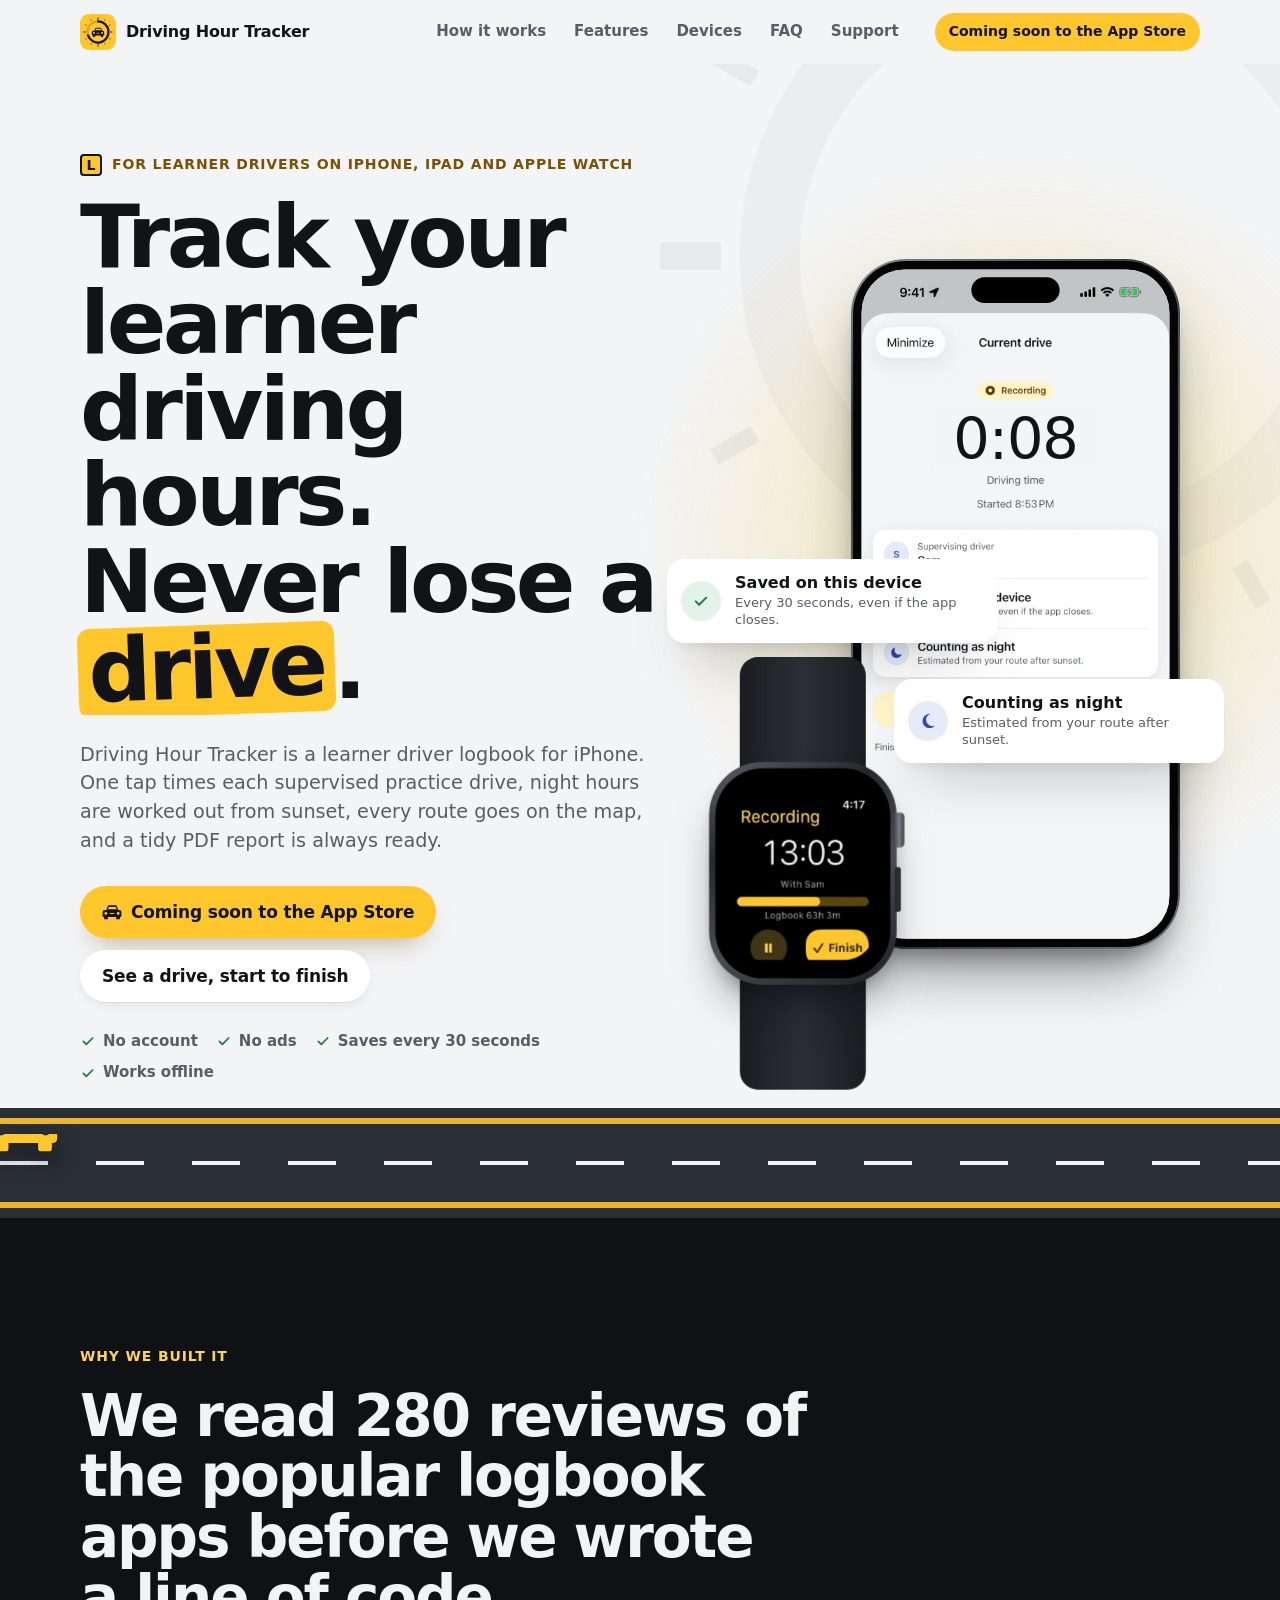
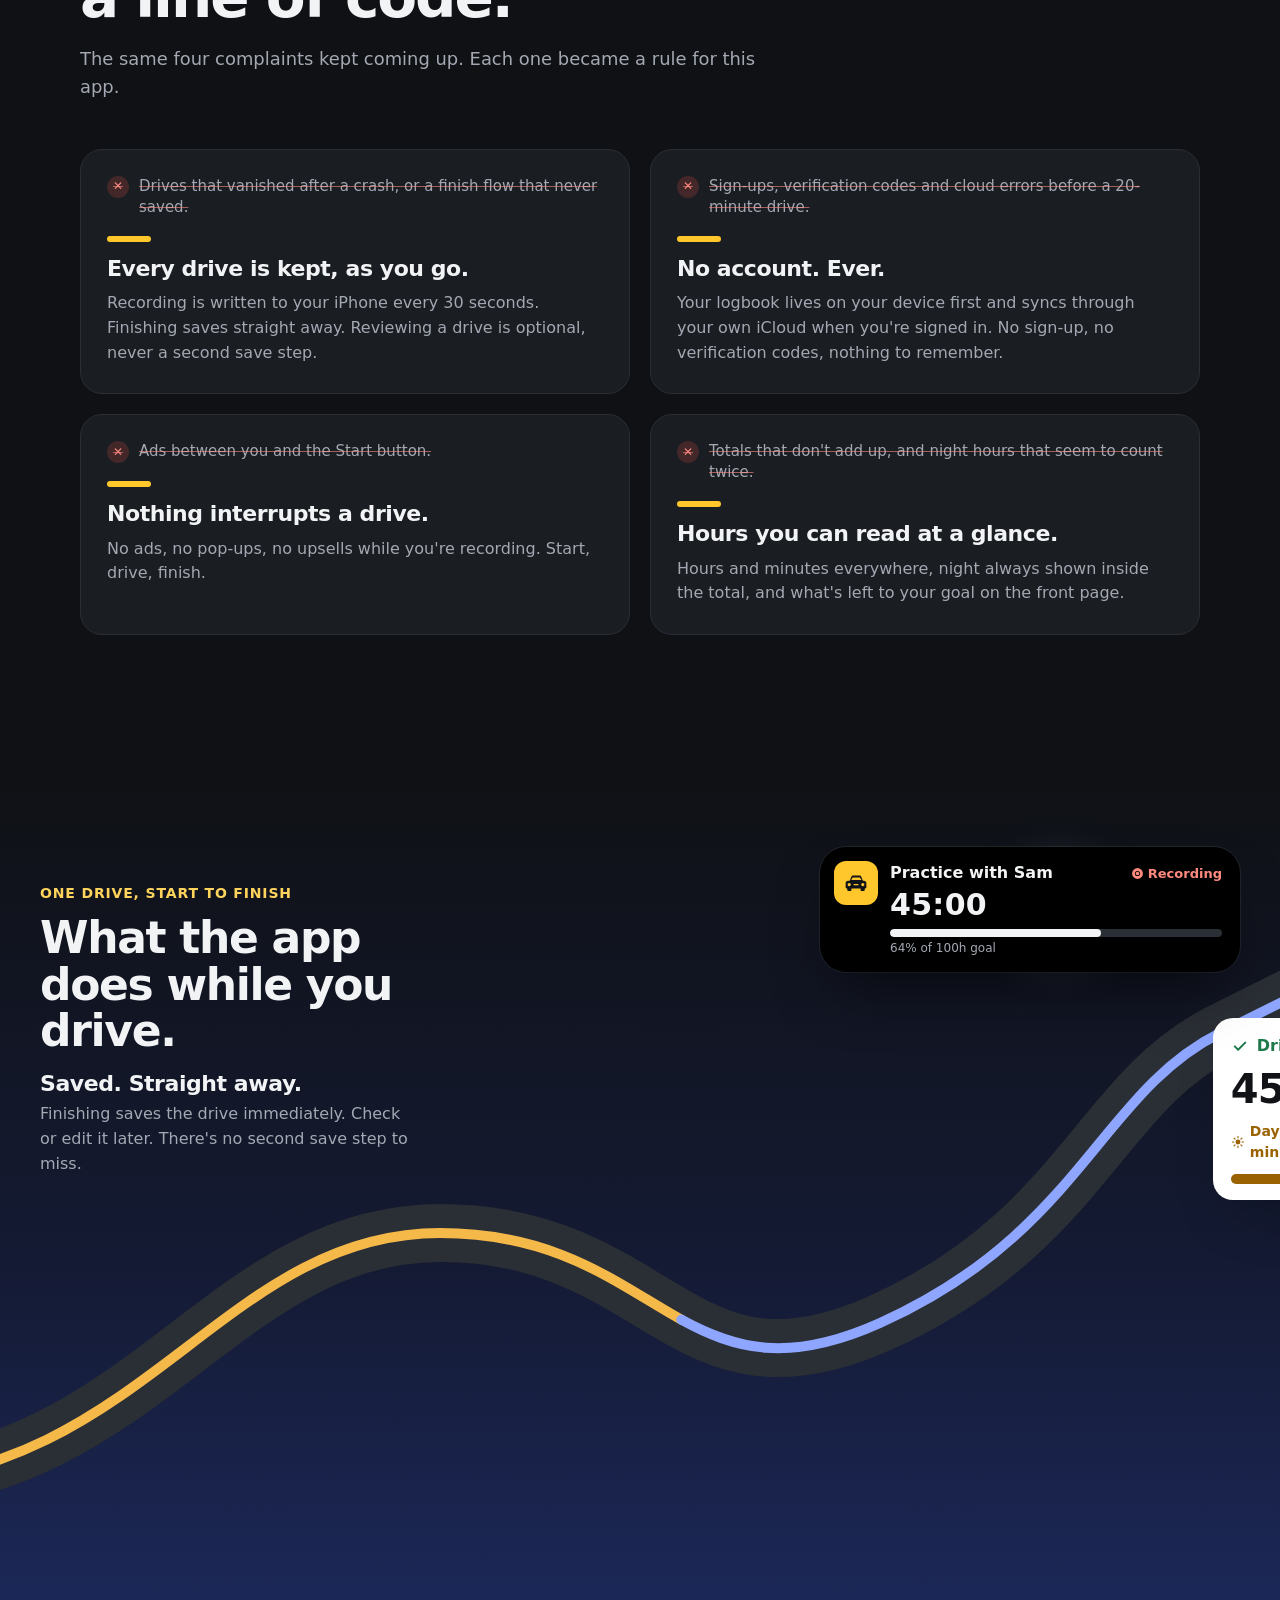
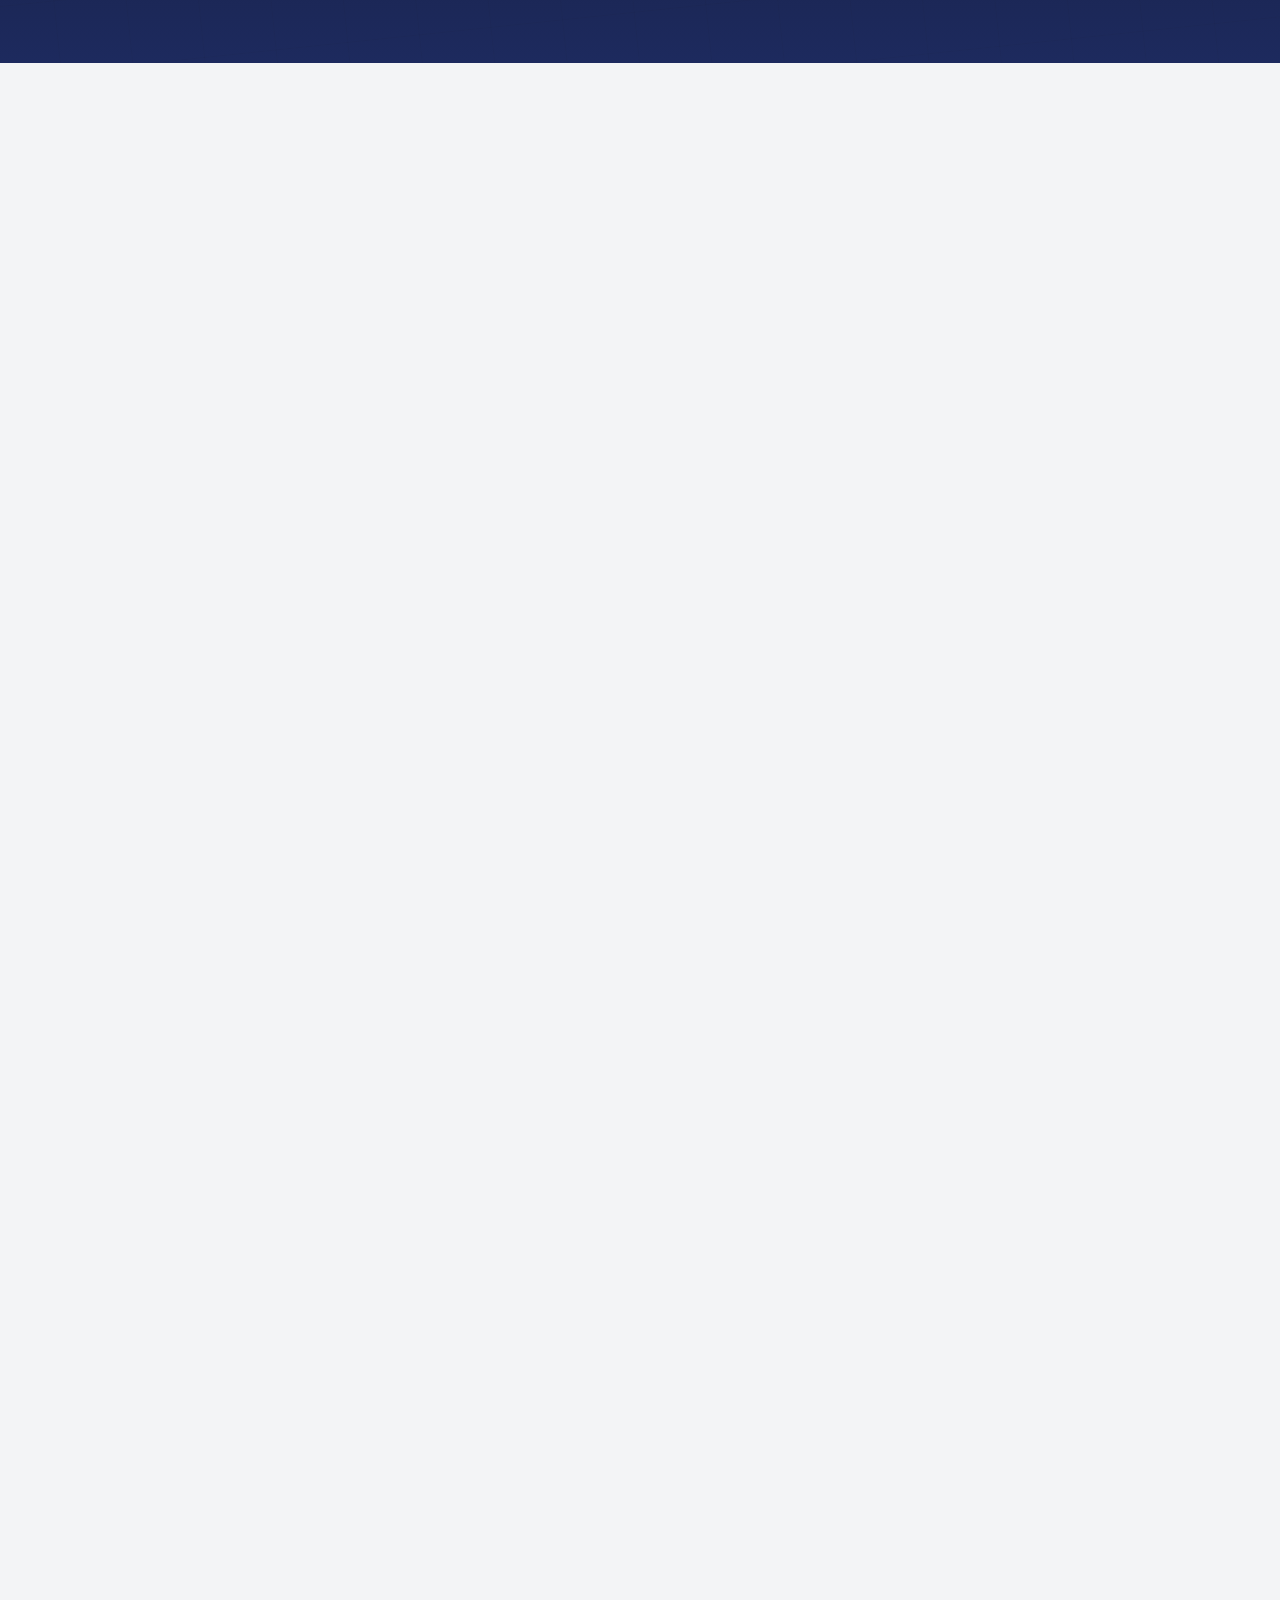
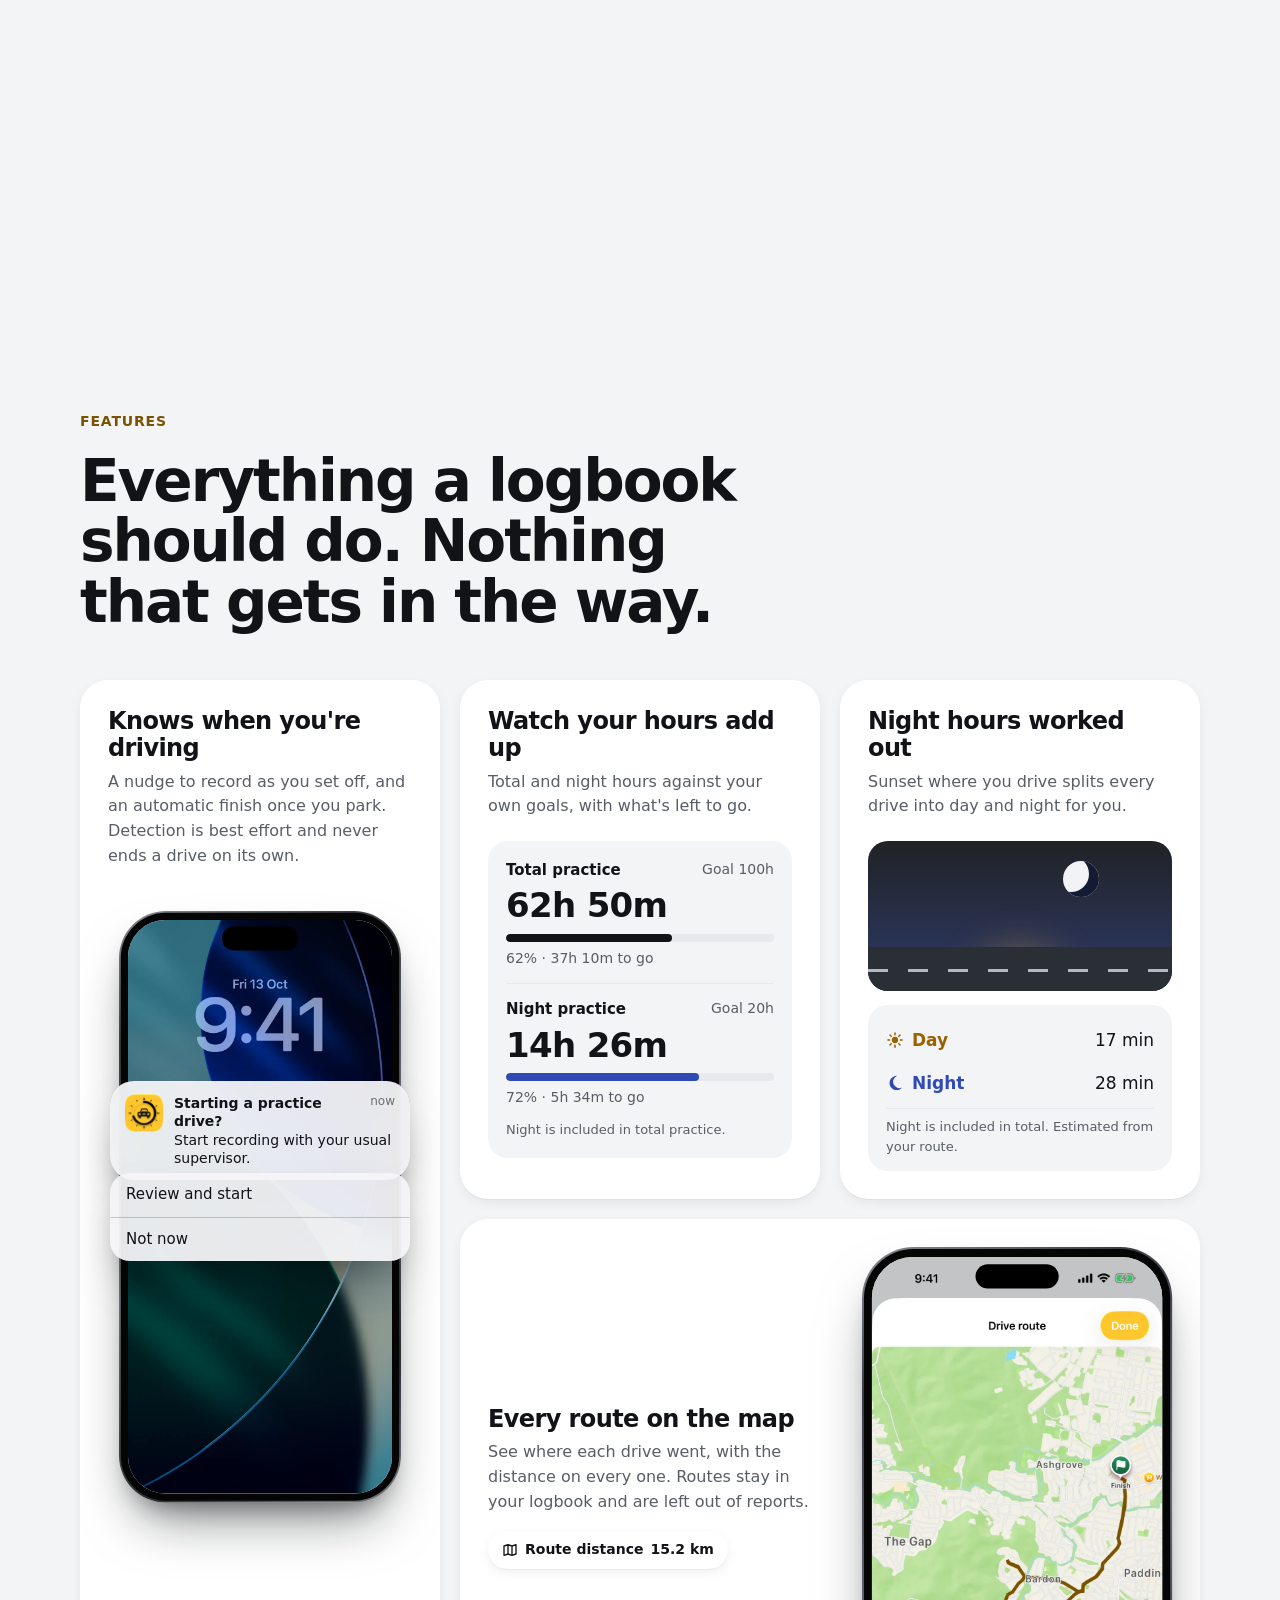
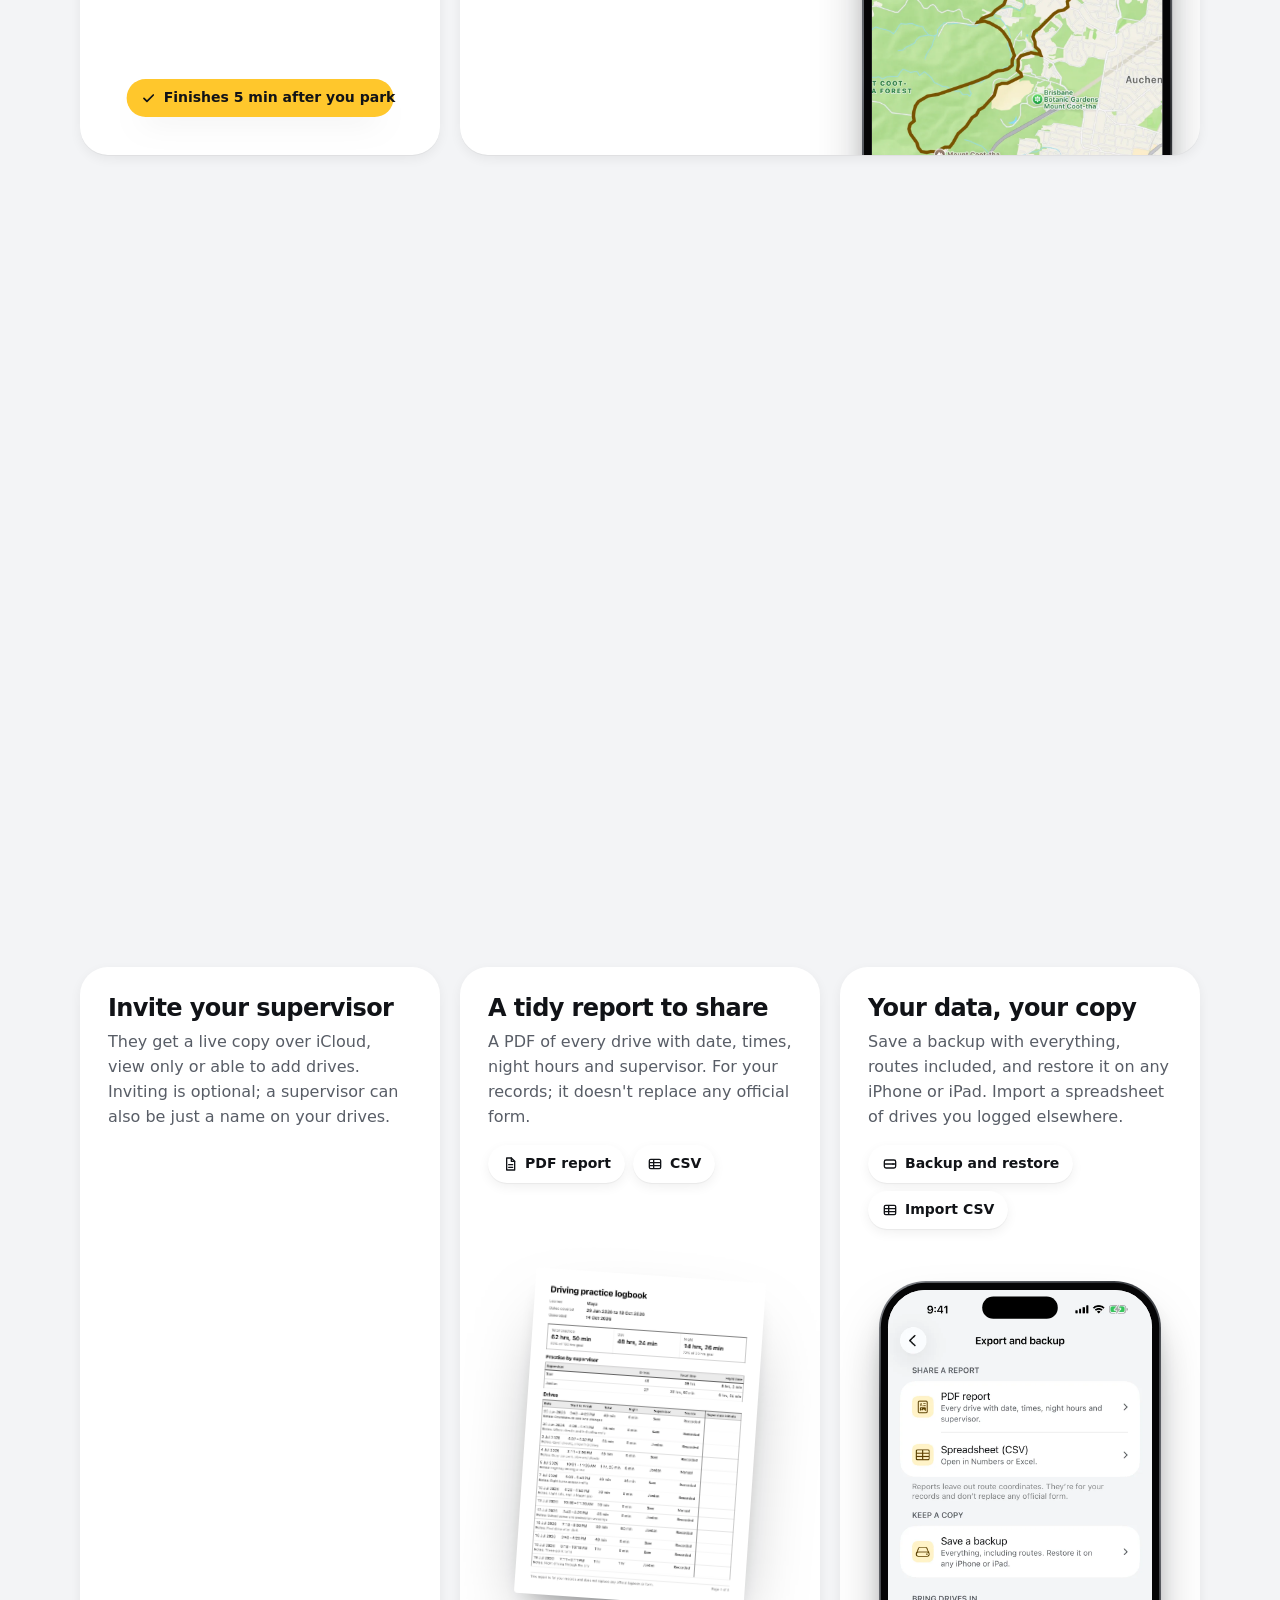
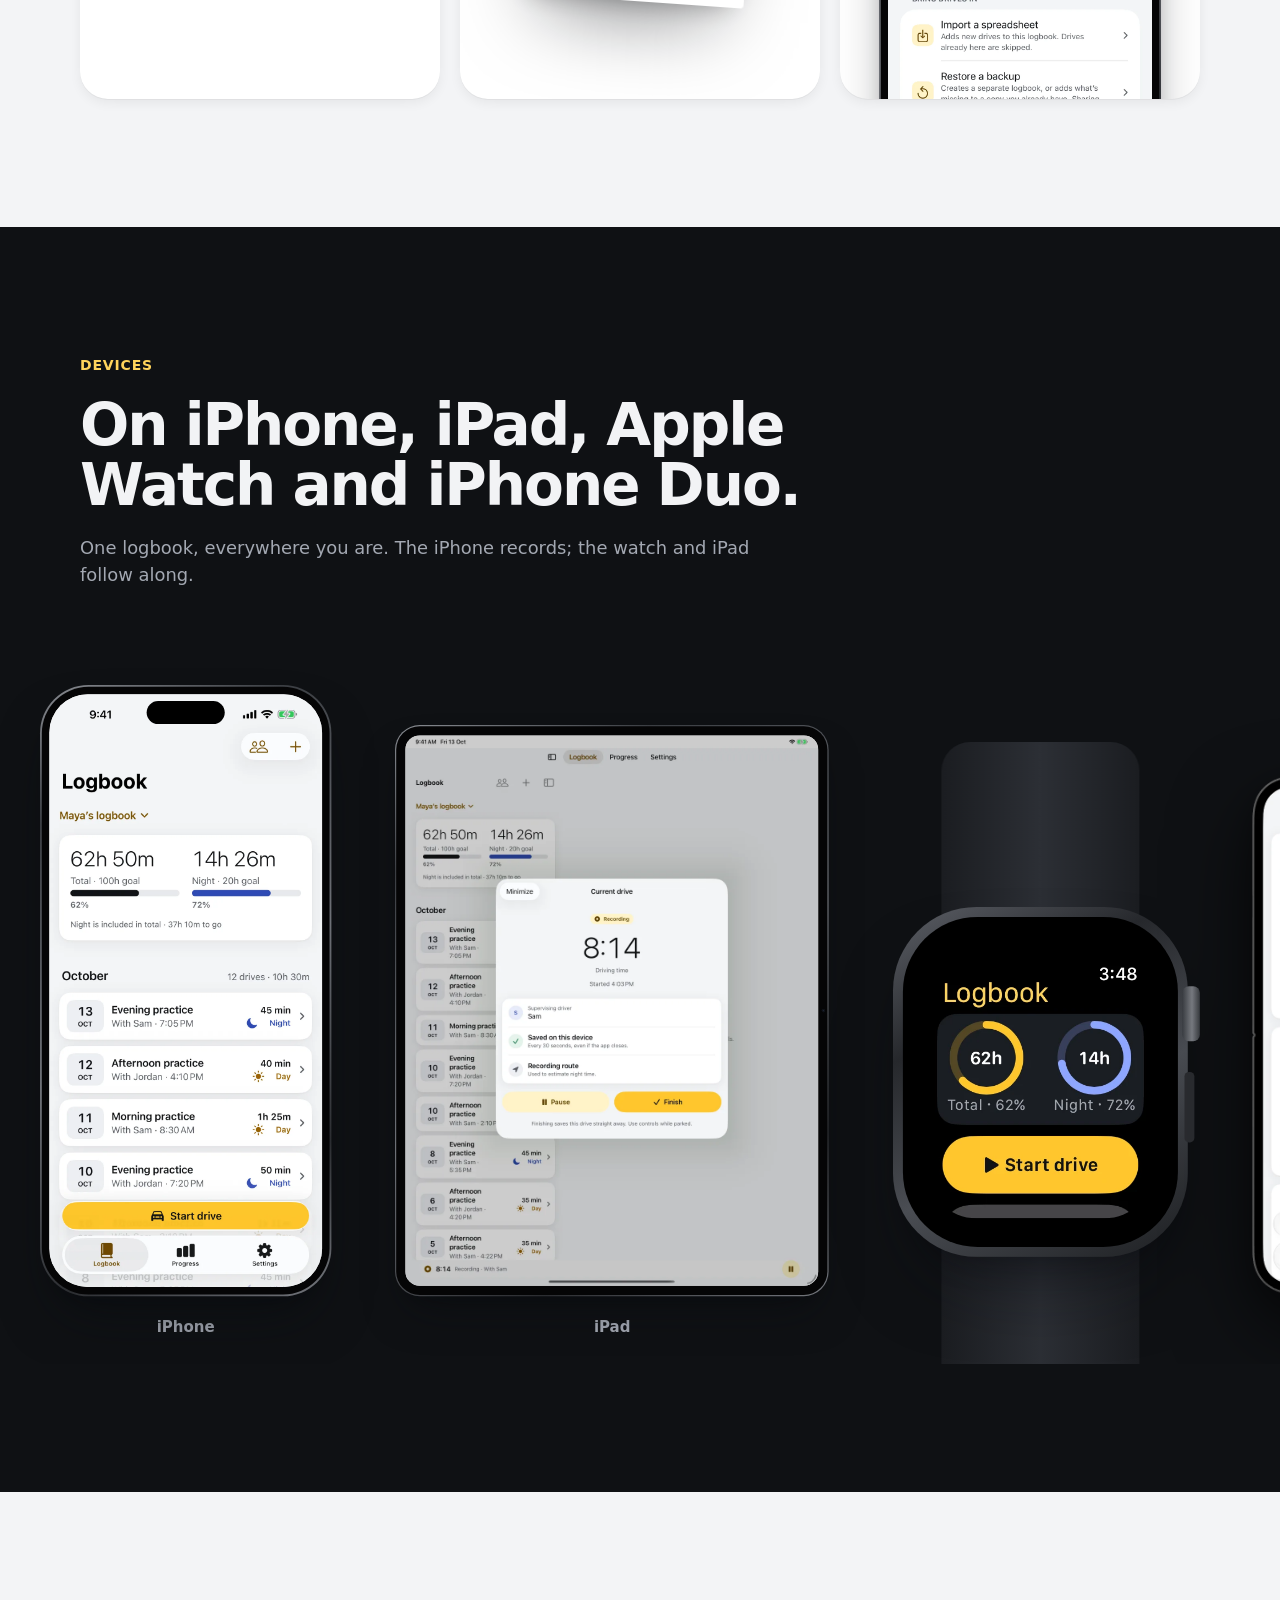
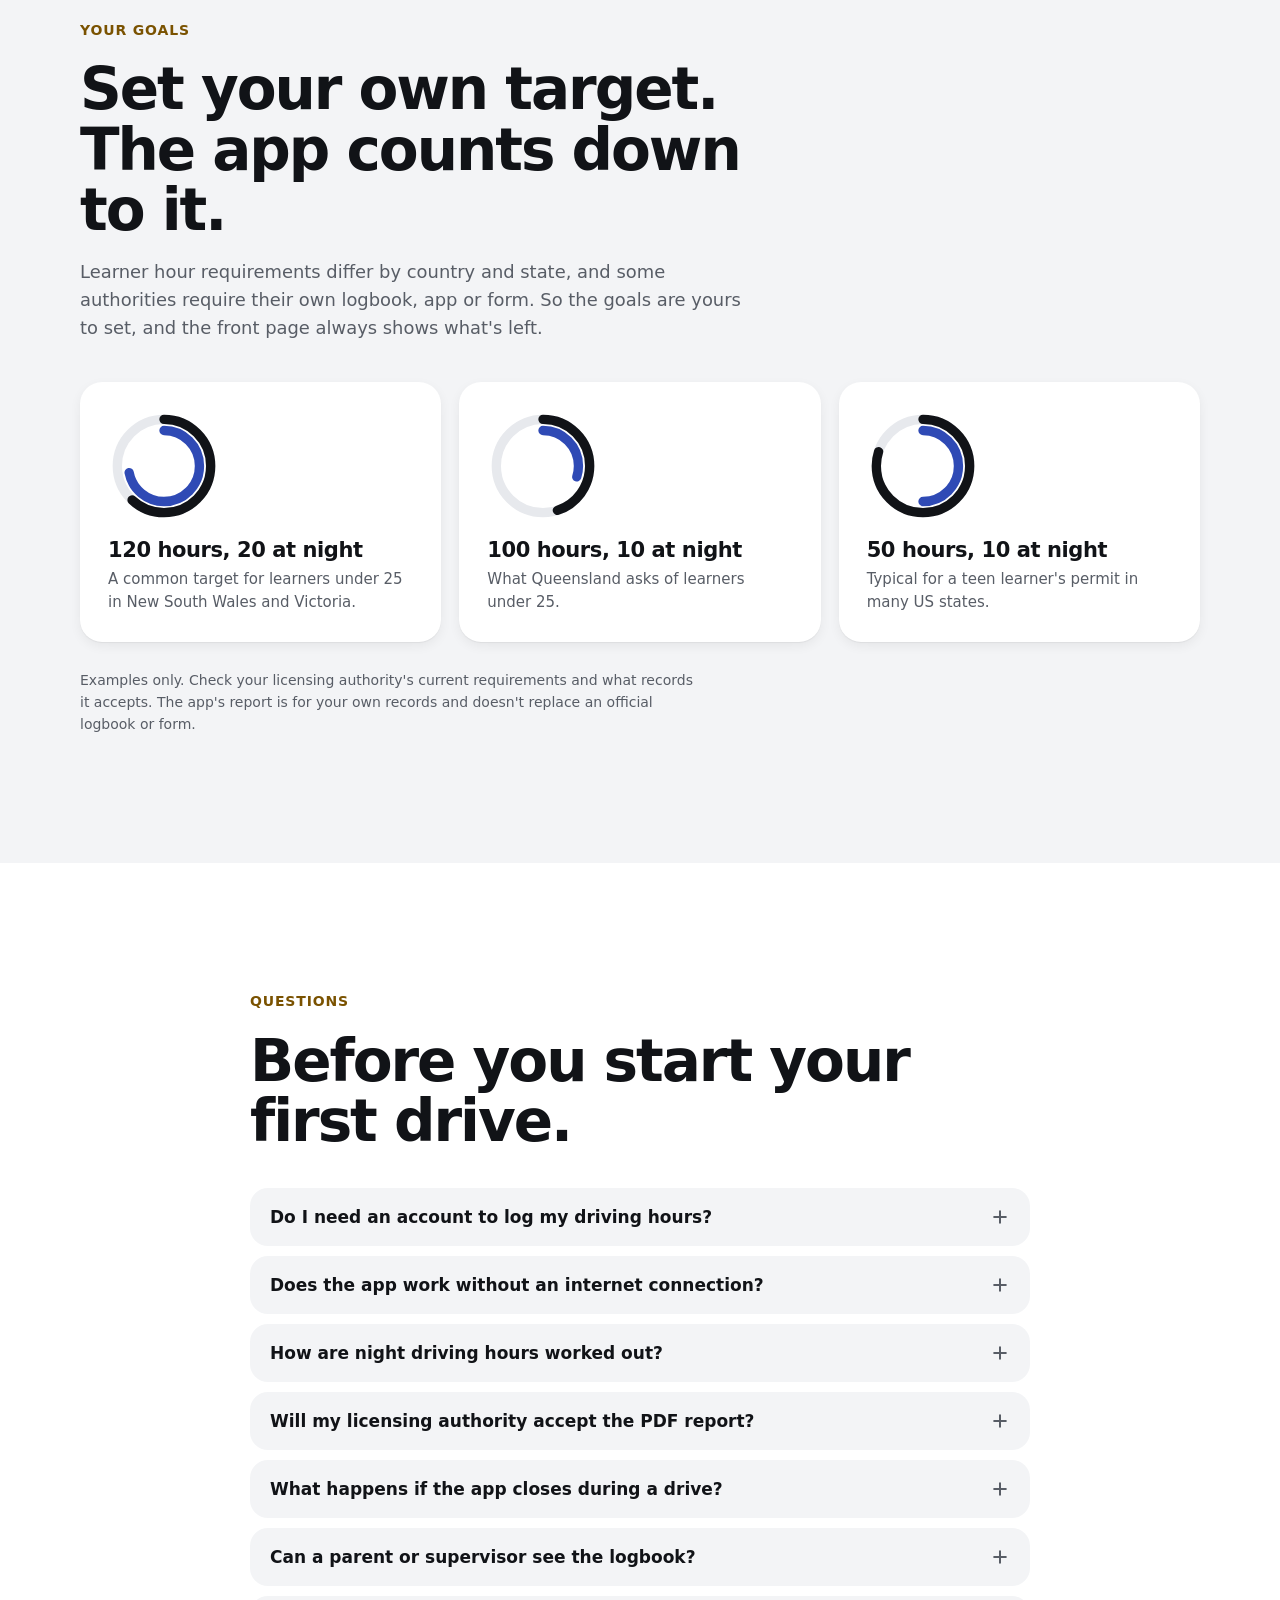
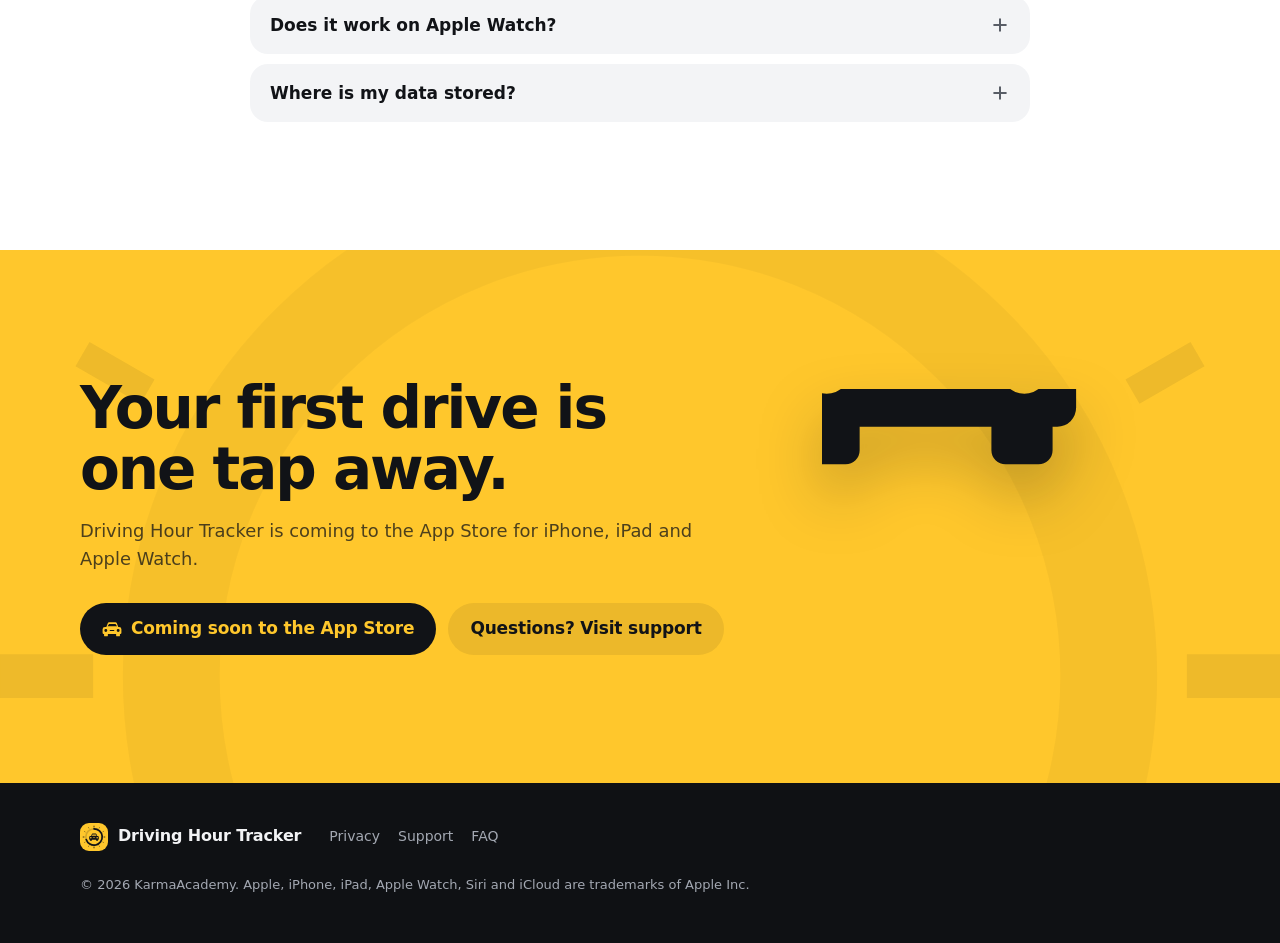
==== index.html @ 157b5ce8 "Add the Driving Hour Tracker website Home page with the scroll-driven drive scene, privacy policy, s" ====
<!doctype html>
<html lang="en">
<head>
<meta charset="utf-8">
<meta name="viewport" content="width=device-width, initial-scale=1, viewport-fit=cover">
<title>Driving Hour Tracker: learner driver logbook app for iPhone, iPad and Apple Watch</title>
<meta name="description" content="Track your learner driving hours on iPhone. One tap records every supervised practice drive, night hours are worked out from sunset, routes go on the map, and a tidy PDF report is ready to share. No account, no ads.">
<link rel="canonical" href="https://drivinghourtracker.karmafy.com.au/">
<meta name="theme-color" content="#FFC72C">
<meta name="color-scheme" content="light">
<meta name="apple-mobile-web-app-title" content="Driving Hour Tracker">
<!-- After the app is on the App Store, paste the id here to show Safari's Smart App Banner:
<meta name="apple-itunes-app" content="app-id=APP_ID"> -->
<meta property="og:type" content="website">
<meta property="og:site_name" content="Driving Hour Tracker">
<meta property="og:title" content="Driving Hour Tracker: the learner driver logbook that never loses a drive">
<meta property="og:description" content="Time every supervised drive, count night hours automatically and share a tidy report. For iPhone, iPad and Apple Watch. No account, no ads.">
<meta property="og:url" content="https://drivinghourtracker.karmafy.com.au/">
<meta property="og:image" content="https://drivinghourtracker.karmafy.com.au/assets/img/og-image.jpg">
<meta property="og:image:width" content="1200">
<meta property="og:image:height" content="628">
<meta property="og:image:alt" content="Track your learner driving hours: three iPhones showing progress, a drive being recorded and the logbook.">
<meta name="twitter:card" content="summary_large_image">
<meta name="twitter:title" content="Driving Hour Tracker: the learner driver logbook that never loses a drive">
<meta name="twitter:description" content="Time every supervised drive, count night hours automatically and share a tidy report. No account, no ads.">
<meta name="twitter:image" content="https://drivinghourtracker.karmafy.com.au/assets/img/og-image.jpg">
<link rel="icon" href="assets/icons/favicon-32.png" sizes="32x32" type="image/png">
<link rel="apple-touch-icon" href="assets/icons/apple-touch-icon.png">
<link rel="preload" as="image" href="assets/img/iphone-recording.webp">
<link rel="stylesheet" href="assets/css/site.css">
<script type="application/ld+json">
{
  "@context": "https://schema.org",
  "@graph": [
    {
      "@type": "WebSite",
      "@id": "https://drivinghourtracker.karmafy.com.au/#website",
      "url": "https://drivinghourtracker.karmafy.com.au/",
      "name": "Driving Hour Tracker",
      "publisher": { "@id": "https://drivinghourtracker.karmafy.com.au/#org" },
      "inLanguage": "en"
    },
    {
      "@type": "Organization",
      "@id": "https://drivinghourtracker.karmafy.com.au/#org",
      "name": "KarmaAcademy",
      "url": "https://drivinghourtracker.karmafy.com.au/",
      "logo": "https://drivinghourtracker.karmafy.com.au/assets/icons/icon-192.png"
    },
    {
      "@type": ["SoftwareApplication", "MobileApplication"],
      "@id": "https://drivinghourtracker.karmafy.com.au/#app",
      "name": "Driving Hour Tracker",
      "alternateName": "Driving Hour Tracker learner logbook",
      "description": "A learner driver logbook for iPhone, iPad and Apple Watch. Records supervised practice drives, works out night hours from sunset, maps routes and exports a PDF report.",
      "applicationCategory": "UtilitiesApplication",
      "operatingSystem": "iOS 26, iPadOS 26, watchOS 26",
      "url": "https://drivinghourtracker.karmafy.com.au/",
      "image": "https://drivinghourtracker.karmafy.com.au/assets/icons/icon-192.png",
      "author": { "@id": "https://drivinghourtracker.karmafy.com.au/#org" },
      "featureList": [
        "One-tap recording of supervised practice drives",
        "Night driving hours estimated from sunset along the route",
        "Driving detection that suggests starting and finishes after you park",
        "Route maps with distance for every drive",
        "Total and night goals with progress",
        "Siri, Shortcuts and Control Center",
        "Live Activity on the Lock Screen and in the Dynamic Island",
        "Apple Watch app with complications",
        "Logbook sharing with a supervisor over iCloud",
        "PDF report, CSV export, backup and restore"
      ]
    },
    {
      "@type": "FAQPage",
      "@id": "https://drivinghourtracker.karmafy.com.au/#faq",
      "mainEntity": [
        { "@type": "Question", "name": "Do I need an account to log my driving hours?", "acceptedAnswer": { "@type": "Answer", "text": "No. Open the app, type the learner's name and a first supervisor, and start your first drive. The logbook is saved on your iPhone or iPad first. If you're signed in to iCloud it also syncs to your own iCloud account, so it's on your iPad too and you can share it with a supervisor." } },
        { "@type": "Question", "name": "Does the app work without an internet connection?", "acceptedAnswer": { "@type": "Answer", "text": "Yes. Recording, the timer, night estimates and the logbook all work offline. iCloud sync and sharing catch up whenever a connection is available." } },
        { "@type": "Question", "name": "How are night driving hours worked out?", "acceptedAnswer": { "@type": "Answer", "text": "The app uses sunset and sunrise at the places along your recorded route. Time after sunset counts as night and is shown inside the drive's total. You can edit the night minutes on any drive." } },
        { "@type": "Question", "name": "Will my licensing authority accept the PDF report?", "acceptedAnswer": { "@type": "Answer", "text": "The report lists every drive with its date, times, night hours and supervisor. It is for your records and doesn't replace an official logbook, app or form. Check what your licensing authority accepts before your test." } },
        { "@type": "Question", "name": "What happens if the app closes during a drive?", "acceptedAnswer": { "@type": "Answer", "text": "Every drive is written to your device every 30 seconds while recording. If the app closes, the drive is recovered at the next launch, paused at its last saved time, and marked for review so you can check the finish time." } },
        { "@type": "Question", "name": "Can a parent or supervisor see the logbook?", "acceptedAnswer": { "@type": "Answer", "text": "Yes. Invite them from Settings and they get a live copy of the logbook over iCloud, either view only or able to add drives. They need an iCloud account and the app." } },
        { "@type": "Question", "name": "Does it work on Apple Watch?", "acceptedAnswer": { "@type": "Answer", "text": "Yes. The watch app shows your hours, lets you pick a supervisor, and starts, pauses and finishes drives while your iPhone is nearby. Complications show progress and a Start button." } },
        { "@type": "Question", "name": "Where is my data stored?", "acceptedAnswer": { "@type": "Answer", "text": "On your device, in the app's own database, and in your own iCloud account when you're signed in to iCloud. If you share a logbook, the people you invite get a copy through iCloud too. There are no accounts with us, no analytics and no ads." } }
      ]
    }
  ]
}
</script>
</head>
<body>
<a class="skip" href="#main">Skip to content</a>

<svg width="0" height="0" style="position:absolute" aria-hidden="true" focusable="false">
  <defs>
    <symbol id="i-car" viewBox="12 36 68 54"><path fill="currentColor" fill-rule="evenodd" d="M22 56 H26.65 L32 43 Q33 40 36 40 H58 Q61 40 62 43 L67.35 56 H70 A8 8 0 0 1 78 64 V76 A4 4 0 0 1 74 80 H73 V85 A3 3 0 0 1 70 88 H63 A3 3 0 0 1 60 85 V80 H32 V85 A3 3 0 0 1 29 88 H22 A3 3 0 0 1 19 85 V80 H18 A4 4 0 0 1 14 76 V64 A8 8 0 0 1 22 56 Z M31 54 L36 46 H58 L63 54 Z M20 68 A5 5 0 1 0 30 68 A5 5 0 1 0 20 68 Z M62 68 A5 5 0 1 0 72 68 A5 5 0 1 0 62 68 Z M40 66 H52 A2 2 0 0 1 52 70 H40 A2 2 0 0 1 40 66 Z"/></symbol>
    <symbol id="i-ticks" viewBox="0 0 1024 1024"><g stroke="currentColor" fill="none"><line x1="512" y1="162" x2="512" y2="100" stroke-width="28"/><line x1="694" y1="196.8" x2="718" y2="155.2" stroke-width="18"/><line x1="827.2" y1="330" x2="868.8" y2="306" stroke-width="18"/><line x1="862" y1="512" x2="924" y2="512" stroke-width="28"/><line x1="827.2" y1="694" x2="868.8" y2="718" stroke-width="18"/><line x1="694" y1="827.2" x2="718" y2="868.8" stroke-width="18"/><line x1="512" y1="862" x2="512" y2="924" stroke-width="28"/><line x1="330" y1="827.2" x2="306" y2="868.8" stroke-width="18"/><line x1="196.8" y1="694" x2="155.2" y2="718" stroke-width="18"/><line x1="162" y1="512" x2="100" y2="512" stroke-width="28"/><line x1="196.8" y1="330" x2="155.2" y2="306" stroke-width="18"/><line x1="330" y1="196.8" x2="306" y2="155.2" stroke-width="18"/><circle cx="512" cy="512" r="300" stroke-width="62" opacity=".5"/></g></symbol>
    <symbol id="i-rec" viewBox="0 0 24 24"><path fill="currentColor" fill-rule="evenodd" d="M12 2a10 10 0 1 1 0 20a10 10 0 1 1 0-20Zm0 5.2a4.8 4.8 0 1 0 0 9.6a4.8 4.8 0 1 0 0-9.6Z"/><circle cx="12" cy="12" r="3.3" fill="currentColor"/></symbol>
    <symbol id="i-check" viewBox="0 0 24 24"><path d="m5 12.5 4.5 4.5L19 7.5" fill="none" stroke="currentColor" stroke-width="2.6" stroke-linecap="round" stroke-linejoin="round"/></symbol>
    <symbol id="i-moon" viewBox="0 0 24 24"><path fill="currentColor" d="M14.5 2.5a9.5 9.5 0 1 0 7 15.6 8.3 8.3 0 0 1-7-15.6Z"/></symbol>
    <symbol id="i-sun" viewBox="0 0 24 24"><circle cx="12" cy="12" r="4.2" fill="currentColor"/><g stroke="currentColor" stroke-width="2" stroke-linecap="round"><path d="M12 2.5v2.4M12 19.1v2.4M2.5 12h2.4M19.1 12h2.4M5.3 5.3l1.7 1.7M17 17l1.7 1.7M5.3 18.7 7 17M17 7l1.7-1.7"/></g></symbol>
    <symbol id="i-pause" viewBox="0 0 24 24"><rect x="6" y="4.5" width="4.2" height="15" rx="1.3" fill="currentColor"/><rect x="13.8" y="4.5" width="4.2" height="15" rx="1.3" fill="currentColor"/></symbol>
    <symbol id="i-play" viewBox="0 0 24 24"><path fill="currentColor" d="M8 5.2v13.6a1 1 0 0 0 1.5.9l11-6.8a1 1 0 0 0 0-1.8l-11-6.8A1 1 0 0 0 8 5.2Z"/></symbol>
    <symbol id="i-lock" viewBox="0 0 24 24"><g fill="none" stroke="currentColor" stroke-width="2" stroke-linecap="round" stroke-linejoin="round"><rect x="5" y="10.5" width="14" height="10" rx="2.2"/><path d="M8 10.5V8a4 4 0 0 1 8 0v2.5"/></g></symbol>
    <symbol id="i-cloud" viewBox="0 0 24 24"><path fill="none" stroke="currentColor" stroke-width="2" stroke-linejoin="round" d="M7 18.5a4.5 4.5 0 0 1-.6-8.96A6 6 0 0 1 18 9.5a4.5 4.5 0 0 1-.5 9Z"/></symbol>
    <symbol id="i-person-plus" viewBox="0 0 24 24"><g fill="none" stroke="currentColor" stroke-width="2" stroke-linecap="round" stroke-linejoin="round"><circle cx="10" cy="8" r="3.6"/><path d="M3.5 20a6.5 6.5 0 0 1 13 0M19 9v6M16 12h6"/></g></symbol>
    <symbol id="i-doc" viewBox="0 0 24 24"><g fill="none" stroke="currentColor" stroke-width="2" stroke-linecap="round" stroke-linejoin="round"><path d="M7 3h7l5 5v13H7z"/><path d="M14 3v5h5M10 13h6M10 17h6"/></g></symbol>
    <symbol id="i-table" viewBox="0 0 24 24"><g fill="none" stroke="currentColor" stroke-width="2" stroke-linejoin="round"><rect x="3.5" y="5" width="17" height="14" rx="2"/><path d="M3.5 10h17M3.5 14.5h17M10 5v14"/></g></symbol>
    <symbol id="i-drive" viewBox="0 0 24 24"><g fill="none" stroke="currentColor" stroke-width="2" stroke-linejoin="round"><rect x="3.5" y="6" width="17" height="12" rx="2.5"/><circle cx="16.5" cy="12" r="1.3" fill="currentColor" stroke="none"/><path d="M3.5 12h17"/></g></symbol>
    <symbol id="i-chevron" viewBox="0 0 24 24"><path d="m9 6 6 6-6 6" fill="none" stroke="currentColor" stroke-width="2.2" stroke-linecap="round" stroke-linejoin="round"/></symbol>
    <symbol id="i-flag" viewBox="0 0 24 24"><path fill="none" stroke="currentColor" stroke-width="2" stroke-linecap="round" stroke-linejoin="round" d="M6 21V4h11l-2 4 2 4H6"/></symbol>
    <symbol id="i-watch" viewBox="0 0 24 24"><g fill="none" stroke="currentColor" stroke-width="2" stroke-linejoin="round"><rect x="6" y="6.5" width="12" height="11" rx="3"/><path d="M9 6.5 9.6 3h4.8L15 6.5M9 17.5l.6 3.5h4.8l.6-3.5"/></g></symbol>
    <symbol id="i-map" viewBox="0 0 24 24"><path fill="none" stroke="currentColor" stroke-width="2" stroke-linejoin="round" d="m3 6 6-2 6 2 6-2v14l-6 2-6-2-6 2zM9 4v14M15 6v14"/></symbol>
    <symbol id="i-bell" viewBox="0 0 24 24"><path fill="none" stroke="currentColor" stroke-width="2" stroke-linecap="round" stroke-linejoin="round" d="M6 16V11a6 6 0 0 1 12 0v5l1.5 2h-15zM10 20a2 2 0 0 0 4 0"/></symbol>
    <symbol id="i-plus" viewBox="0 0 24 24"><path d="M12 5v14M5 12h14" fill="none" stroke="currentColor" stroke-width="2.4" stroke-linecap="round"/></symbol>
    <symbol id="i-book" viewBox="0 0 24 24"><path fill="none" stroke="currentColor" stroke-width="2" stroke-linejoin="round" d="M5 4.5h11a2 2 0 0 1 2 2v13H7a2 2 0 0 1-2-2zM5 17.5a2 2 0 0 1 2-2h11"/></symbol>
    <symbol id="i-mic" viewBox="0 0 24 24"><g fill="none" stroke="currentColor" stroke-width="2" stroke-linecap="round"><rect x="9" y="3" width="6" height="11" rx="3"/><path d="M5.5 11a6.5 6.5 0 0 0 13 0M12 17.5V21M9 21h6"/></g></symbol>
  </defs>
</svg>

<header class="nav" id="nav">
  <div class="wrap nav-row">
    <a class="brand" href="#top" aria-label="Driving Hour Tracker, home">
      <img src="assets/icons/app-icon.svg" width="36" height="36" alt="">
      <span>Driving Hour Tracker</span>
    </a>
    <nav class="nav-links" aria-label="Sections">
      <a href="#how">How it works</a>
      <a href="#features">Features</a>
      <a href="#devices">Devices</a>
      <a href="#faq">FAQ</a>
      <a href="support/">Support</a>
    </nav>
    <span class="nav-cta" id="navCta"><span class="long">Coming soon to the App Store</span><span class="short" aria-hidden="true">Coming soon</span></span>
  </div>
</header>

<main id="main">

<!-- ============================== HERO ============================== -->
<section class="hero" id="top" aria-labelledby="hero-title">
  <div class="hero-bg" aria-hidden="true">
    <div class="motif"><svg viewBox="0 0 1024 1024"><use href="#i-ticks"/></svg></div>
    <div class="glow"></div>
  </div>

  <div class="wrap hero-grid">
    <div class="hero-copy">
      <p class="eyebrow"><span class="lplate" aria-hidden="true">L</span>For learner drivers on iPhone, iPad and Apple Watch</p>
      <h1 id="hero-title" class="display">
        <span class="line"><span>Track your learner</span></span>
        <span class="line"><span>driving hours.</span></span>
        <span class="line"><span>Never lose a <em class="mark">drive</em>.</span></span>
      </h1>
      <p class="lede">Driving Hour Tracker is a learner driver logbook for iPhone. One tap times each supervised practice drive, night hours are worked out from sunset, every route goes on the map, and a tidy PDF report is always ready.</p>
      <div class="actions">
        <span class="btn btn-plate" id="heroCta"><svg class="i" width="20" height="20"><use href="#i-car"/></svg>Coming soon to the App Store</span>
        <a class="btn btn-ghost" href="#how">See a drive, start to finish</a>
      </div>
      <ul class="proof" aria-label="Highlights">
        <li><svg class="i" width="16" height="16"><use href="#i-check"/></svg>No account</li>
        <li><svg class="i" width="16" height="16"><use href="#i-check"/></svg>No ads</li>
        <li><svg class="i" width="16" height="16"><use href="#i-check"/></svg>Saves every 30 seconds</li>
        <li><svg class="i" width="16" height="16"><use href="#i-check"/></svg>Works offline</li>
      </ul>
    </div>

    <div class="hero-stage" id="heroStage" aria-hidden="true">
      <div class="float float-a" data-depth="18">
        <div class="row-card">
          <span class="dot ok"><svg class="i" width="18" height="18"><use href="#i-check"/></svg></span>
          <span><strong>Saved on this device</strong><small>Every 30 seconds, even if the app closes.</small></span>
        </div>
      </div>
      <div class="float float-b" data-depth="26">
        <div class="row-card">
          <span class="dot night"><svg class="i" width="18" height="18"><use href="#i-moon"/></svg></span>
          <span><strong>Counting as night</strong><small>Estimated from your route after sunset.</small></span>
        </div>
      </div>
      <div class="float float-c" data-depth="34">
        <div class="watch" style="--k:.7">
          <div class="wbody">
            <div class="band top"></div><div class="band bottom"></div>
            <div class="case"></div><div class="glass"></div><div class="crown"></div><div class="wbutton"></div>
            <div class="wscreen"><img src="assets/img/watch-recording.webp" width="208" height="248" alt=""></div>
          </div>
        </div>
      </div>
      <div class="iphone hero-phone" data-depth="8">
        <div class="body">
          <div class="edge"></div><div class="bezel"></div>
          <div class="screen">
            <img src="assets/img/iphone-recording.webp" width="440" height="956" alt="" fetchpriority="high">
            <div class="timer-cover"><span id="heroTimer">0:04</span></div>
            <div class="island"></div>
          </div>
        </div>
      </div>
    </div>
  </div>

  <div class="road" aria-hidden="true">
    <div class="lane"></div>
    <div class="road-car"><svg viewBox="12 36 68 54"><use href="#i-car"/></svg></div>
  </div>
</section>

<!-- ============================== WHY ============================== -->
<section class="why" id="why" aria-labelledby="why-title">
  <div class="wrap">
    <p class="eyebrow light" data-reveal>Why we built it</p>
    <h2 id="why-title" class="display-2" data-reveal>We read 280 reviews of the popular logbook apps before we wrote a line of code.</h2>
    <p class="section-lede" data-reveal>The same four complaints kept coming up. Each one became a rule for this app.</p>
    <div class="findings" data-reveal data-stagger>
      <article class="finding">
        <p class="complaint"><span class="x" aria-hidden="true">✕</span>Drives that vanished after a crash, or a finish flow that never saved.</p>
        <h3>Every drive is kept, as you go.</h3>
        <p>Recording is written to your iPhone every 30 seconds. Finishing saves straight away. Reviewing a drive is optional, never a second save step.</p>
      </article>
      <article class="finding">
        <p class="complaint"><span class="x" aria-hidden="true">✕</span>Sign-ups, verification codes and cloud errors before a 20-minute drive.</p>
        <h3>No account. Ever.</h3>
        <p>Your logbook lives on your device first and syncs through your own iCloud when you're signed in. No sign-up, no verification codes, nothing to remember.</p>
      </article>
      <article class="finding">
        <p class="complaint"><span class="x" aria-hidden="true">✕</span>Ads between you and the Start button.</p>
        <h3>Nothing interrupts a drive.</h3>
        <p>No ads, no pop-ups, no upsells while you're recording. Start, drive, finish.</p>
      </article>
      <article class="finding">
        <p class="complaint"><span class="x" aria-hidden="true">✕</span>Totals that don't add up, and night hours that seem to count twice.</p>
        <h3>Hours you can read at a glance.</h3>
        <p>Hours and minutes everywhere, night always shown inside the total, and what's left to your goal on the front page.</p>
      </article>
    </div>
  </div>
</section>

<!-- ============================== THE DRIVE (scroll-driven) ============================== -->
<section class="drive" id="how" aria-labelledby="how-title">
  <div class="drive-stage" id="driveStage">
    <div class="sky"></div>
    <div class="night-layer" id="nightLayer"></div>
    <div class="grid-map" aria-hidden="true"></div>
    <div class="sun" id="sun" aria-hidden="true"></div>
    <div class="moon" id="moon" aria-hidden="true"></div>

    <div class="live" id="live" aria-hidden="true">
      <span class="live-car"><svg class="i" width="22" height="22"><use href="#i-car"/></svg></span>
      <span class="live-title">Practice with Sam</span>
      <span class="live-state"><svg class="i" width="13" height="13"><use href="#i-rec"/></svg>Recording</span>
      <span class="live-timer" id="liveTimer">0:00</span>
      <span class="live-bar"><i id="liveBar"></i></span>
      <span class="live-cap" id="liveCap">62% of 100h goal</span>
    </div>

    <svg class="road-svg" id="roadSvg" viewBox="0 0 1440 900" preserveAspectRatio="xMidYMid slice" aria-hidden="true">
      <path id="roadPath" class="asphalt" d="M -60 720 C 220 720, 300 470, 520 470 S 760 650, 960 560 S 1180 330, 1300 270 S 1440 200, 1520 160"/>
      <path class="centre" d="M -60 720 C 220 720, 300 470, 520 470 S 760 650, 960 560 S 1180 330, 1300 270 S 1440 200, 1520 160"/>
      <path id="trailDay" class="trail day" stroke-dasharray="0 9999" d="M -60 720 C 220 720, 300 470, 520 470 S 760 650, 960 560 S 1180 330, 1300 270 S 1440 200, 1520 160"/>
      <path id="trailNight" class="trail night" stroke-dasharray="0 9999" d="M -60 720 C 220 720, 300 470, 520 470 S 760 650, 960 560 S 1180 330, 1300 270 S 1440 200, 1520 160"/>
      <g id="car" class="car"><use href="#i-car" x="-34" y="-27" width="68" height="54"/></g>
    </svg>

    <div class="stops" aria-hidden="true">
      <div class="stop" data-at="0.04" data-side="above">
        <div class="ui-sheet">
          <div class="ui-title">Practice with</div>
          <div class="ui-person"><span class="avatar">S</span><span>Sam</span><svg class="i tick" width="18" height="18"><use href="#i-check"/></svg></div>
          <div class="ui-btn"><svg class="i" width="18" height="18"><use href="#i-car"/></svg>Start drive</div>
        </div>
      </div>
      <div class="stop" data-at="0.28" data-side="above">
        <div class="row-card"><span class="dot ok"><svg class="i" width="18" height="18"><use href="#i-check"/></svg></span><span><strong>Saved on this device</strong><small>Every 30 seconds, even if the app closes.</small></span></div>
      </div>
      <div class="stop" data-at="0.52" data-side="below">
        <div class="row-card"><span class="dot night"><svg class="i" width="18" height="18"><use href="#i-moon"/></svg></span><span><strong>Counting as night</strong><small>Sunset 5:52 PM, along your route.</small></span></div>
      </div>
      <div class="stop" data-at="0.74" data-side="above">
        <div class="ui-sheet">
          <div class="ui-title">Finished driving?</div>
          <p class="ui-text">Saving in <b>4:59</b> unless you keep recording.</p>
          <div class="ui-row"><span class="ui-btn tint"><svg class="i" width="16" height="16"><use href="#i-play"/></svg>Keep recording</span><span class="ui-btn"><svg class="i" width="16" height="16"><use href="#i-check"/></svg>Finish</span></div>
        </div>
      </div>
      <div class="stop" data-at="0.94" data-side="below">
        <div class="ui-sheet saved">
          <div class="ui-title"><svg class="i" width="18" height="18"><use href="#i-check"/></svg>Drive saved</div>
          <div class="ui-big">45 min</div>
          <div class="ui-split"><span class="day"><svg class="i" width="14" height="14"><use href="#i-sun"/></svg>Day 17 min</span><span class="night"><svg class="i" width="14" height="14"><use href="#i-moon"/></svg>Night 28 min</span></div>
          <div class="ui-bars"><i class="d" style="--w:38%"></i><i class="n" style="--w:62%"></i></div>
        </div>
      </div>
    </div>

    <div class="drive-copy">
      <p class="eyebrow">One drive, start to finish</p>
      <h2 id="how-title" class="display-3">What the app does while you drive.</h2>
      <ol class="steps" id="steps">
        <li class="step" data-at="0.04"><h3>One tap to start</h3><p>Pick who's supervising and go. The timer, the route and the supervisor are saved together as you drive.</p></li>
        <li class="step" data-at="0.28"><h3>Saved as you go</h3><p>Every 30 seconds the drive is written to your iPhone, even if the app closes. A crash never costs you the drive.</p></li>
        <li class="step" data-at="0.52"><h3>Sunset, counted</h3><p>When the sun sets where you are, the rest of the drive counts as night. No working it out at the end.</p></li>
        <li class="step" data-at="0.74"><h3>Parked? It notices.</h3><p>Stop driving and the app offers to finish. Leave it and the drive is saved five minutes later. Or keep recording.</p></li>
        <li class="step" data-at="0.94"><h3>Saved. Straight away.</h3><p>Finishing saves the drive immediately. Check or edit it later. There's no second save step to miss.</p></li>
      </ol>
      <p class="scroll-hint" id="scrollHint">Scroll to drive</p>
    </div>
  </div>
</section>

<!-- ============================== FEATURES ============================== -->
<section class="features" id="features" aria-labelledby="features-title">
  <div class="wrap">
    <p class="eyebrow" data-reveal>Features</p>
    <h2 id="features-title" class="display-2" data-reveal>Everything a logbook should do. Nothing that gets in the way.</h2>
    <div class="bento">

      <article class="tile t-notify" data-reveal>
        <div class="tile-copy">
          <h3>Knows when you're driving</h3>
          <p>A nudge to record as you set off, and an automatic finish once you park. Detection is best effort and never ends a drive on its own.</p>
        </div>
        <div class="tile-art">
          <div class="iphone" style="--k:.6">
            <div class="body"><div class="edge"></div><div class="bezel"></div>
              <div class="screen"><img src="assets/img/iphone-lockscreen-clean.webp" width="440" height="956" alt="The iPhone Lock Screen" loading="lazy"><div class="island"></div></div>
            </div>
          </div>
          <div class="notif">
            <img src="assets/icons/apple-touch-icon.png" width="38" height="38" alt="">
            <div><div class="n-top"><b>Starting a practice drive?</b><span>now</span></div><div class="n-body">Start recording with your usual supervisor.</div></div>
          </div>
          <div class="notif-actions"><span>Review and start</span><span>Not now</span></div>
          <div class="chip plate"><svg class="i" width="16" height="16"><use href="#i-check"/></svg>Finishes 5 min after you park</div>
        </div>
      </article>

      <article class="tile t-progress" data-reveal>
        <div class="tile-copy">
          <h3>Watch your hours add up</h3>
          <p>Total and night hours against your own goals, with what's left to go.</p>
        </div>
        <div class="tile-art">
          <div class="progress-card">
            <div class="pc-head"><b>Total practice</b><span>Goal 100h</span></div>
            <div class="pc-big" data-count="3770">0h 0m</div>
            <div class="pc-bar"><i style="--w:62%"></i></div>
            <div class="pc-cap">62% · 37h 10m to go</div>
            <div class="pc-sep"></div>
            <div class="pc-head"><b>Night practice</b><span>Goal 20h</span></div>
            <div class="pc-big" data-count="866">0h 0m</div>
            <div class="pc-bar"><i class="night" style="--w:72%"></i></div>
            <div class="pc-cap">72% · 5h 34m to go</div>
            <div class="pc-foot">Night is included in total practice.</div>
          </div>
        </div>
      </article>

      <article class="tile t-night" data-reveal>
        <div class="tile-copy">
          <h3>Night hours worked out</h3>
          <p>Sunset where you drive splits every drive into day and night for you.</p>
        </div>
        <div class="tile-art">
          <div class="horizon">
            <div class="h-sky"></div>
            <div class="h-sun"></div>
            <div class="h-moon"></div>
            <div class="h-ground"></div>
          </div>
          <div class="split-card">
            <div class="sc-row"><span class="day"><svg class="i" width="18" height="18"><use href="#i-sun"/></svg>Day</span><b>17 min</b></div>
            <div class="sc-row"><span class="night"><svg class="i" width="18" height="18"><use href="#i-moon"/></svg>Night</span><b>28 min</b></div>
            <div class="sc-foot">Night is included in total. Estimated from your route.</div>
          </div>
        </div>
      </article>

      <article class="tile t-map" data-reveal>
        <div class="tile-copy">
          <h3>Every route on the map</h3>
          <p>See where each drive went, with the distance on every one. Routes stay in your logbook and are left out of reports.</p>
          <div class="chip-row"><span class="chip"><svg class="i" width="16" height="16"><use href="#i-map"/></svg>Route distance <b>15.2 km</b></span></div>
        </div>
        <div class="tile-art">
          <div class="iphone" style="--k:.66">
            <div class="body"><div class="edge"></div><div class="bezel"></div>
              <div class="screen">
                <video class="clip" muted playsinline loop preload="none" poster="assets/img/iphone-route-map.webp" aria-label="A drive route drawing itself on the map">
                  <source src="assets/video/route-map.mp4" type="video/mp4">
                </video>
                <img class="poster" src="assets/img/iphone-route-map.webp" width="440" height="956" alt="A drive route drawn on a map from Bardon to the finish flag" loading="lazy">
                <div class="island"></div>
              </div>
            </div>
          </div>
        </div>
      </article>

      <article class="tile t-siri" data-reveal>
        <div class="tile-copy">
          <h3>Just ask Siri</h3>
          <p>Start, pause and finish drives hands-free, or ask how many hours you have. A Control Center toggle starts and finishes drives too.</p>
        </div>
        <div class="tile-art">
          <div class="iphone" style="--k:.6">
            <div class="body"><div class="edge"></div><div class="bezel"></div>
              <div class="screen siri-screen">
                <img src="assets/img/iphone-home-live.webp" width="440" height="956" alt="" loading="lazy">
                <div class="dim"></div>
                <div class="siri-edge"></div>
                <div class="siri-card">
                  <div class="app"><img src="assets/icons/apple-touch-icon.png" width="22" height="22" alt="">Driving Hour Tracker</div>
                  <div class="ask" id="siriAsk">“Start practice with Driving Hour Tracker”</div>
                  <div class="reply" id="siriReply">Practice drive started.</div>
                </div>
                <div class="siri-orb"></div>
                <div class="island"></div>
              </div>
            </div>
          </div>
        </div>
      </article>

      <article class="tile t-island" data-reveal>
        <div class="tile-copy">
          <h3>Your drive at a glance</h3>
          <p>A Live Activity on the Lock Screen and in the Dynamic Island, with the timer and your goal.</p>
        </div>
        <div class="tile-art">
          <div class="island-stage" id="islandStage">
            <div class="di" id="di">
              <div class="layer" id="diCompact">
                <svg class="ring" width="22" height="22" viewBox="0 0 22 22"><circle cx="11" cy="11" r="9.4" fill="none" stroke="rgba(242,243,245,.24)" stroke-width="3"/><circle id="diArc" cx="11" cy="11" r="9.4" fill="none" stroke="#F2F3F5" stroke-width="3" stroke-linecap="round" transform="rotate(-90 11 11)" stroke-dasharray="0 100"/><circle cx="11" cy="11" r="3.96" fill="#FF8A7F"/></svg>
                <span class="c-time" id="diCTime">12:45</span>
              </div>
              <div class="layer" id="diExpanded">
                <div class="e-left"><div class="e-status"><svg class="i" width="14" height="14"><use href="#i-rec"/></svg>Recording</div><div class="e-title">Practice with Sam</div></div>
                <div class="e-time" id="diETime">12:45</div>
                <div class="e-goal"><div class="goal-bar"><i id="diBar"></i></div><div class="goal-cap">63% of 100h goal</div></div>
              </div>
            </div>
          </div>
          <div class="lock-crop"><img src="assets/img/iphone-lockscreen-live.webp" width="440" height="956" alt="The Lock Screen Live Activity: Practice with Sam, Recording, 12:45, 63% of 100h goal" loading="lazy"></div>
        </div>
      </article>

      <article class="tile t-watch" data-reveal>
        <div class="tile-copy">
          <h3>Start from your wrist</h3>
          <p>Pick your supervisor, then start, pause or finish on Apple Watch. Complications show your progress.</p>
        </div>
        <div class="tile-art">
          <div class="watch" style="--k:1">
            <div class="wbody">
              <div class="band top"></div><div class="band bottom"></div>
              <div class="case"></div><div class="glass"></div><div class="crown"></div><div class="wbutton"></div>
              <div class="wscreen" id="watchScreen">
                <img src="assets/img/watch-start.webp" width="208" height="248" alt="The watch app's Start drive screen" loading="lazy">
                <img src="assets/img/watch-recording.webp" width="208" height="248" alt="Recording on Apple Watch: 13:03 with Sam" loading="lazy">
                <img src="assets/img/watch-autostop.webp" width="208" height="248" alt="The watch asks whether you've finished driving" loading="lazy">
                <img src="assets/img/watch-dashboard.webp" width="208" height="248" alt="Your hours on the watch" loading="lazy">
              </div>
            </div>
          </div>
        </div>
      </article>

      <article class="tile t-share" data-reveal>
        <div class="tile-copy">
          <h3>Invite your supervisor</h3>
          <p>They get a live copy over iCloud, view only or able to add drives. Inviting is optional; a supervisor can also be just a name on your drives.</p>
        </div>
        <div class="tile-art">
          <div class="people" data-stagger>
            <div class="person"><span class="avatar plate">M</span><span><b>Maya</b><small>You · Owner</small></span></div>
            <div class="person"><span class="avatar">S</span><span><b>Sam</b><small><svg class="i" width="14" height="14"><use href="#i-lock"/></svg>View only</small></span></div>
            <div class="person"><span class="avatar">J</span><span><b>Jordan</b><small>Can add and edit drives</small></span></div>
            <div class="person cloud"><span class="avatar icloud"><svg class="i" width="22" height="22"><use href="#i-cloud"/></svg></span><span><b>iCloud</b><small class="ok"><svg class="i" width="13" height="13"><use href="#i-check"/></svg>Signed in. Changes sync automatically.</small></span></div>
          </div>
        </div>
      </article>

      <article class="tile t-report" data-reveal>
        <div class="tile-copy">
          <h3>A tidy report to share</h3>
          <p>A PDF of every drive with date, times, night hours and supervisor. For your records; it doesn't replace any official form.</p>
          <div class="chip-row">
            <span class="chip"><svg class="i" width="16" height="16"><use href="#i-doc"/></svg>PDF report</span>
            <span class="chip"><svg class="i" width="16" height="16"><use href="#i-table"/></svg>CSV</span>
          </div>
        </div>
        <div class="tile-art">
          <div class="paper" id="paper"><img src="assets/img/report-page-1.webp" width="800" height="1132" alt="The first page of the exported PDF driving logbook" loading="lazy"></div>
        </div>
      </article>

      <article class="tile t-backup" data-reveal>
        <div class="tile-copy">
          <h3>Your data, your copy</h3>
          <p>Save a backup with everything, routes included, and restore it on any iPhone or iPad. Import a spreadsheet of drives you logged elsewhere.</p>
          <div class="chip-row">
            <span class="chip"><svg class="i" width="16" height="16"><use href="#i-drive"/></svg>Backup and restore</span>
            <span class="chip"><svg class="i" width="16" height="16"><use href="#i-table"/></svg>Import CSV</span>
          </div>
        </div>
        <div class="tile-art">
          <div class="iphone peek" style="--k:.6">
            <div class="body"><div class="edge"></div><div class="bezel"></div>
              <div class="screen"><img src="assets/img/iphone-data-tools.webp" width="440" height="956" alt="Export and backup: PDF report, spreadsheet, backup, restore and import" loading="lazy"><div class="island"></div></div>
            </div>
          </div>
        </div>
      </article>

    </div>
  </div>
</section>

<!-- ============================== DEVICES ============================== -->
<section class="devices" id="devices" aria-labelledby="devices-title">
  <div class="wrap">
    <p class="eyebrow light" data-reveal>Devices</p>
    <h2 id="devices-title" class="display-2" data-reveal>On iPhone, iPad, Apple Watch and iPhone Duo.</h2>
    <p class="section-lede" data-reveal>One logbook, everywhere you are. The iPhone records; the watch and iPad follow along.</p>
  </div>
  <div class="rail" id="rail" tabindex="0" aria-label="Screens on each device, scroll sideways">
    <figure class="dev dev-iphone">
      <div class="iphone" style="--k:.62"><div class="body"><div class="edge"></div><div class="bezel"></div><div class="screen"><img src="assets/img/iphone-logbook.webp" width="440" height="956" alt="The logbook on iPhone: 62h 50m total, 14h 26m at night, and October's drives" loading="lazy"><div class="island"></div></div></div></div>
      <figcaption>iPhone</figcaption>
    </figure>
    <figure class="dev dev-ipad">
      <div class="ipad" style="--k:.4"><div class="body"><div class="edge"></div><div class="bezel"></div><div class="cam"></div><div class="screen"><img src="assets/img/ipad-recording.webp" width="1032" height="1376" alt="Recording a drive on iPad" loading="lazy"></div></div></div>
      <figcaption>iPad</figcaption>
    </figure>
    <figure class="dev dev-watch">
      <div class="watch" style="--k:1.1"><div class="wbody"><div class="band top"></div><div class="band bottom"></div><div class="case"></div><div class="glass"></div><div class="crown"></div><div class="wbutton"></div><div class="wscreen"><img src="assets/img/watch-dashboard.webp" width="208" height="248" alt="Your hours on Apple Watch" loading="lazy"></div></div></div>
      <figcaption>Apple Watch</figcaption>
    </figure>
    <figure class="dev dev-duo">
      <img class="duo" src="assets/img/duo-open-progress.webp" width="831" height="1162" alt="Progress on iPhone Duo, opened out" loading="lazy">
      <figcaption>iPhone Duo, open</figcaption>
    </figure>
    <figure class="dev dev-duo-folded">
      <img class="duo" src="assets/img/duo-folded-recording.webp" width="602" height="835" alt="Recording on the outer screen of iPhone Duo" loading="lazy">
      <figcaption>iPhone Duo, folded</figcaption>
    </figure>
  </div>
</section>

<!-- ============================== GOALS ============================== -->
<section class="goals" id="goals" aria-labelledby="goals-title">
  <div class="wrap">
    <p class="eyebrow" data-reveal>Your goals</p>
    <h2 id="goals-title" class="display-2" data-reveal>Set your own target. The app counts down to it.</h2>
    <p class="section-lede" data-reveal>Learner hour requirements differ by country and state, and some authorities require their own logbook, app or form. So the goals are yours to set, and the front page always shows what's left.</p>
    <div class="goal-grid" data-reveal data-stagger>
      <article class="goal">
        <svg class="ring" viewBox="0 0 120 120" aria-hidden="true"><circle class="track" cx="60" cy="60" r="50"/><circle class="arc total" pathLength="1" cx="60" cy="60" r="50" style="--pct:.62"/><circle class="arc night" pathLength="1" cx="60" cy="60" r="38" style="--pct:.72"/></svg>
        <h3>120 hours, 20 at night</h3>
        <p>A common target for learners under 25 in New South Wales and Victoria.</p>
      </article>
      <article class="goal">
        <svg class="ring" viewBox="0 0 120 120" aria-hidden="true"><circle class="track" cx="60" cy="60" r="50"/><circle class="arc total" pathLength="1" cx="60" cy="60" r="50" style="--pct:.45"/><circle class="arc night" pathLength="1" cx="60" cy="60" r="38" style="--pct:.3"/></svg>
        <h3>100 hours, 10 at night</h3>
        <p>What Queensland asks of learners under 25.</p>
      </article>
      <article class="goal">
        <svg class="ring" viewBox="0 0 120 120" aria-hidden="true"><circle class="track" cx="60" cy="60" r="50"/><circle class="arc total" pathLength="1" cx="60" cy="60" r="50" style="--pct:.8"/><circle class="arc night" pathLength="1" cx="60" cy="60" r="38" style="--pct:.5"/></svg>
        <h3>50 hours, 10 at night</h3>
        <p>Typical for a teen learner's permit in many US states.</p>
      </article>
    </div>
    <p class="fine" data-reveal>Examples only. Check your licensing authority's current requirements and what records it accepts. The app's report is for your own records and doesn't replace an official logbook or form.</p>
  </div>
</section>

<!-- ============================== FAQ ============================== -->
<section class="faq" id="faq" aria-labelledby="faq-title">
  <div class="wrap narrow">
    <p class="eyebrow" data-reveal>Questions</p>
    <h2 id="faq-title" class="display-2" data-reveal>Before you start your first drive.</h2>
    <div class="faq-list" data-reveal data-stagger>
      <details class="faq-item"><summary>Do I need an account to log my driving hours?<svg class="i" width="20" height="20"><use href="#i-plus"/></svg></summary><div class="answer"><p>No. Open the app, type the learner's name and a first supervisor, and start your first drive. The logbook is saved on your iPhone or iPad first. If you're signed in to iCloud it also syncs to your own iCloud account, so it's on your iPad too and you can share it with a supervisor.</p></div></details>
      <details class="faq-item"><summary>Does the app work without an internet connection?<svg class="i" width="20" height="20"><use href="#i-plus"/></svg></summary><div class="answer"><p>Yes. Recording, the timer, night estimates and the logbook all work offline. iCloud sync and sharing catch up whenever a connection is available.</p></div></details>
      <details class="faq-item"><summary>How are night driving hours worked out?<svg class="i" width="20" height="20"><use href="#i-plus"/></svg></summary><div class="answer"><p>The app uses sunset and sunrise at the places along your recorded route. Time after sunset counts as night and is shown inside the drive's total. You can edit the night minutes on any drive, and a drive with no route is flagged so you can add them.</p></div></details>
      <details class="faq-item"><summary>Will my licensing authority accept the PDF report?<svg class="i" width="20" height="20"><use href="#i-plus"/></svg></summary><div class="answer"><p>The report lists every drive with its date, times, night hours and supervisor. It is for your records and doesn't replace an official logbook, app or form. Check what your licensing authority accepts before your test.</p></div></details>
      <details class="faq-item"><summary>What happens if the app closes during a drive?<svg class="i" width="20" height="20"><use href="#i-plus"/></svg></summary><div class="answer"><p>Every drive is written to your device every 30 seconds while recording. If the app closes, the drive is recovered at the next launch, paused at its last saved time, and marked for review so you can check the finish time. If a save ever fails, the recording stays on the device and you can share a recovery file.</p></div></details>
      <details class="faq-item"><summary>Can a parent or supervisor see the logbook?<svg class="i" width="20" height="20"><use href="#i-plus"/></svg></summary><div class="answer"><p>Yes. Invite them from Settings and they get a live copy of the logbook over iCloud, either view only or able to add drives. They need an iCloud account and the app. Adding a supervisor's name alone doesn't share anything.</p></div></details>
      <details class="faq-item"><summary>Does it work on Apple Watch?<svg class="i" width="20" height="20"><use href="#i-plus"/></svg></summary><div class="answer"><p>Yes. The watch app shows your hours, lets you pick a supervisor, and starts, pauses and finishes drives while your iPhone is nearby. Complications show progress and a Start button.</p></div></details>
      <details class="faq-item"><summary>Where is my data stored?<svg class="i" width="20" height="20"><use href="#i-plus"/></svg></summary><div class="answer"><p>On your device, in the app's own database, and in your own iCloud account when you're signed in to iCloud. If you share a logbook, the people you invite get a copy through iCloud too. There are no accounts with us, no analytics and no ads. See the <a href="privacy/">privacy policy</a>.</p></div></details>
    </div>
  </div>
</section>

<!-- ============================== CTA ============================== -->
<section class="cta" aria-labelledby="cta-title">
  <div class="cta-motif" aria-hidden="true"><svg viewBox="0 0 1024 1024"><use href="#i-ticks"/></svg></div>
  <div class="wrap cta-row">
    <div>
      <h2 id="cta-title" class="display-2" data-reveal>Your first drive is one tap away.</h2>
      <p class="section-lede" data-reveal>Driving Hour Tracker is coming to the App Store for iPhone, iPad and Apple Watch.</p>
      <div class="actions" data-reveal>
        <span class="btn btn-ink"><svg class="i" width="20" height="20"><use href="#i-car"/></svg>Coming soon to the App Store</span>
        <a class="btn btn-ghost-ink" href="support/">Questions? Visit support</a>
      </div>
    </div>
    <div class="cta-car" aria-hidden="true" data-reveal><svg viewBox="12 36 68 54"><use href="#i-car"/></svg></div>
  </div>
</section>

</main>

<footer class="footer">
  <div class="wrap foot-row">
    <a class="brand" href="#top"><img src="assets/icons/app-icon.svg" width="28" height="28" alt="">Driving Hour Tracker</a>
    <nav class="foot-links" aria-label="Footer">
      <a href="privacy/">Privacy</a>
      <a href="support/">Support</a>
      <a href="#faq">FAQ</a>
    </nav>
    <p class="foot-note">© 2026 KarmaAcademy. Apple, iPhone, iPad, Apple Watch, Siri and iCloud are trademarks of Apple Inc.</p>
  </div>
</footer>

<script src="assets/js/site.js" defer></script>
</body>
</html>
---- assets/css/site.css ----
/* Driving Hour Tracker website. Colours are the app's L-plate tokens (DrivingLogCore/Palette.swift, light values,
   with the dark values where the system renders a surface dark). Yellow is only ever a fill under near-black. */

:root {
  --ground: #F3F4F6; --card: #FFFFFF; --ink: #111317; --ink2: #585D66; --sep: #E7E9ED; --fill: #EDEFF2;
  --plate: #FFC72C; --onPlate: #111317; --accentInk: #7A5200; --accentTint: #FFF3C7; --tintInk: #5E3F00;
  --day: #9A6200; --dayTint: #FFF3C7; --night: #2F4AB5; --nightTint: #E6EBFA; --ok: #1E7A4B; --okTint: #E3F3EA;
  --danger: #C42B1C; --dangerTint: #FCE5E2;
  --dGround: #0F1114; --dCard: #1A1D22; --dInk: #F2F3F5; --dInk2: #A3A8B2; --dSep: #2A2E35; --dDanger: #FF8A7F; --dAccentInk: #FFD45C; --dNight: #8EA6FF; --dDay: #F5B94A;
  --font: -apple-system, BlinkMacSystemFont, "SF Pro Display", "SF Pro Text", system-ui, "Segoe UI", Roboto, "Helvetica Neue", Arial, sans-serif;
  --ease: cubic-bezier(.2, .7, .2, 1);
  --ease-out: cubic-bezier(.16, 1, .3, 1);
  --radius: 22px;
  --shadow: 0 30px 60px -28px rgba(10, 12, 16, .35), 0 10px 20px -14px rgba(10, 12, 16, .2);
  --shadow-soft: 0 4px 12px rgba(0, 0, 0, .06), 0 1px 1px rgba(0, 0, 0, .05);
  --nav-h: 64px;
}

* { box-sizing: border-box; }
html { scroll-behavior: smooth; -webkit-text-size-adjust: 100%; }
body {
  margin: 0; background: var(--ground); color: var(--ink); font-family: var(--font); font-size: 17px; line-height: 1.55;
  -webkit-font-smoothing: antialiased; -moz-osx-font-smoothing: grayscale; overflow-x: clip;
}
img, svg, video { display: block; max-width: 100%; }
a { color: inherit; }
b, strong { font-weight: 650; }
h1, h2, h3, p, ul, ol, figure { margin: 0; }
button { font: inherit; }
:focus-visible { outline: 3px solid var(--night); outline-offset: 3px; border-radius: 6px; }
[id] { scroll-margin-top: calc(var(--nav-h) + 12px); }
#how { scroll-margin-top: 0; }
svg.i { display: inline-block; vertical-align: middle; flex: none; }

.skip { position: absolute; left: 16px; top: -60px; background: var(--ink); color: var(--dInk); padding: 10px 16px; border-radius: 12px; z-index: 100; text-decoration: none; font-weight: 600; }
.skip:focus { top: 12px; }

.wrap { width: 100%; max-width: 1200px; margin: 0 auto; padding: 0 clamp(16px, 4vw, 40px); }
.wrap.narrow { max-width: 860px; }

/* ---------- type ---------- */
.display { font-size: clamp(42px, 7.2vw, 88px); line-height: .98; letter-spacing: -.04em; font-weight: 800; }
.display-2 { font-size: clamp(32px, 4.8vw, 58px); line-height: 1.04; letter-spacing: -.035em; font-weight: 800; max-width: 18ch; }
.display-3 { font-size: clamp(28px, 3.6vw, 44px); line-height: 1.06; letter-spacing: -.03em; font-weight: 800; }
.eyebrow { display: flex; align-items: center; gap: 10px; font-size: 14px; font-weight: 650; letter-spacing: .06em; text-transform: uppercase; color: var(--accentInk); margin-bottom: 18px; }
.eyebrow.light { color: var(--dAccentInk); }
.lede { font-size: clamp(18px, 1.5vw, 21px); line-height: 1.5; color: var(--ink2); max-width: 54ch; margin-top: 26px; }
.section-lede { font-size: clamp(17px, 1.4vw, 20px); color: var(--ink2); max-width: 60ch; margin-top: 18px; }
.why .section-lede, .devices .section-lede { color: var(--dInk2); }
.fine { font-size: 14px; color: var(--ink2); max-width: 70ch; margin-top: 28px; }

/* The highlighted word sits on a learner plate. */
.mark { display: inline-block; font-style: normal; padding: 0 .12em .04em; margin: 0 -.02em; border-radius: .14em; transform: rotate(-2deg); background: var(--plate); color: var(--onPlate); }
.lplate { display: inline-grid; place-items: center; width: 22px; height: 22px; border-radius: 4px; background: var(--plate); color: var(--onPlate); font-weight: 900; font-size: 14px; letter-spacing: 0; line-height: 1; border: 2px solid var(--onPlate); }

/* ---------- buttons, chips, cards ---------- */
.btn { display: inline-flex; align-items: center; justify-content: center; gap: 9px; min-height: 52px; padding: 0 22px; border-radius: 26px; font-weight: 650; font-size: 17px; text-decoration: none; letter-spacing: -.01em; transition: transform .35s var(--ease-out), box-shadow .35s var(--ease-out), background-color .25s; white-space: nowrap; }
.btn-plate { background: var(--plate); color: var(--onPlate); box-shadow: 0 14px 28px -14px rgba(122, 82, 0, .55); }
.btn-plate:hover { transform: translateY(-2px); box-shadow: 0 20px 34px -14px rgba(122, 82, 0, .6); }
.btn-ghost { color: var(--ink); background: var(--card); box-shadow: var(--shadow-soft); }
.btn-ghost:hover { transform: translateY(-2px); box-shadow: 0 12px 24px -12px rgba(10, 12, 16, .3); }
.btn-ink { background: var(--ink); color: var(--plate); }
.btn-ink:hover { transform: translateY(-2px); }
.btn-ghost-ink { color: var(--ink); background: rgba(17, 19, 23, .08); }
.btn-ghost-ink:hover { background: rgba(17, 19, 23, .14); }
.actions { display: flex; flex-wrap: wrap; gap: 12px; margin-top: 30px; }

.chip { display: inline-flex; align-items: center; gap: 7px; height: 38px; padding: 0 14px; border-radius: 19px; background: var(--card); color: var(--ink); font-size: 14px; font-weight: 600; box-shadow: var(--shadow-soft); white-space: nowrap; }
.chip b { font-weight: 700; }
.chip.plate { background: var(--plate); color: var(--onPlate); box-shadow: 0 16px 30px -18px rgba(10, 12, 16, .5); }
.chip-row { display: flex; flex-wrap: wrap; gap: 8px; margin-top: 16px; }

.row-card { display: flex; align-items: center; gap: 14px; background: var(--card); border-radius: 18px; padding: 14px 18px 14px 14px; box-shadow: var(--shadow); min-width: 250px; max-width: 330px; }
.row-card strong { display: block; font-size: 16px; line-height: 1.25; }
.row-card small { display: block; font-size: 13px; color: var(--ink2); line-height: 1.3; margin-top: 2px; }
.dot { display: inline-grid; place-items: center; width: 40px; height: 40px; border-radius: 50%; flex: none; }
.dot.ok { background: var(--okTint); color: var(--ok); }
.dot.night { background: var(--nightTint); color: var(--night); }
.avatar { display: inline-grid; place-items: center; width: 40px; height: 40px; border-radius: 50%; background: var(--fill); color: var(--ink2); font-weight: 650; font-size: 16px; flex: none; }
.avatar.plate { background: var(--accentTint); color: var(--tintInk); }
.avatar.icloud { background: var(--nightTint); color: var(--night); }

/* ---------- reveal on scroll ---------- */
[data-reveal] { opacity: 0; transform: translate3d(0, 28px, 0); transition: opacity .9s var(--ease), transform .9s var(--ease); }
[data-reveal].in { opacity: 1; transform: none; }
[data-stagger] > * { opacity: 0; transform: translate3d(0, 22px, 0); transition: opacity .8s var(--ease), transform .8s var(--ease); transition-delay: calc(var(--i, 0) * 90ms); }
[data-stagger].in > * { opacity: 1; transform: none; }

/* ---------- nav ---------- */
.nav { position: sticky; top: 0; z-index: 50; height: var(--nav-h); display: flex; align-items: center; background: rgba(243, 244, 246, .72); backdrop-filter: saturate(180%) blur(18px); -webkit-backdrop-filter: saturate(180%) blur(18px); transition: box-shadow .3s, background-color .3s; }
.nav.scrolled { box-shadow: 0 1px 0 rgba(17, 19, 23, .07), 0 10px 30px -20px rgba(10, 12, 16, .25); background: rgba(243, 244, 246, .86); }
.nav-row { display: flex; align-items: center; gap: 24px; }
.brand { display: inline-flex; align-items: center; gap: 10px; font-weight: 700; text-decoration: none; letter-spacing: -.01em; font-size: 16px; }
.brand img { border-radius: 9px; }
.brand span { white-space: nowrap; }
.nav-cta .short { display: none; }
@media (max-width: 600px) { .nav-cta .long { display: none; } .nav-cta .short { display: inline; } .nav-row { gap: 12px; } }
.nav-links { display: none; gap: 4px; margin-left: auto; }
.nav-links a { text-decoration: none; font-size: 15px; font-weight: 550; color: var(--ink2); padding: 8px 12px; border-radius: 10px; transition: color .2s, background-color .2s; }
.nav-links a:hover { color: var(--ink); background: rgba(17, 19, 23, .06); }
.nav-cta { margin-left: auto; display: inline-flex; align-items: center; height: 38px; padding: 0 14px; border-radius: 19px; background: var(--plate); color: var(--onPlate); font-size: 14px; font-weight: 650; white-space: nowrap; }
@media (min-width: 900px) { .nav-links { display: flex; } .nav-cta { margin-left: 0; } }

/* ---------- device frames (store.css proportions, scaled by --k) ---------- */
.iphone { position: relative; width: calc(470px * var(--k, 1)); height: calc(986px * var(--k, 1)); flex: none; }
.iphone > .body { position: absolute; left: 0; top: 0; width: 470px; height: 986px; transform: scale(var(--k, 1)); transform-origin: 0 0; }
.iphone .edge { position: absolute; inset: 0; border-radius: 78px; background: linear-gradient(150deg, #8A8D93 0%, #3B3E43 18%, #6E7177 52%, #2B2D31 80%, #75787E 100%); box-shadow: 0 50px 90px -30px rgba(10, 12, 16, .55), 0 24px 40px -24px rgba(10, 12, 16, .45); }
.iphone .bezel { position: absolute; inset: 3px; border-radius: 75px; background: #050506; }
.iphone .screen { position: absolute; left: 15px; top: 15px; width: 440px; height: 956px; border-radius: 62px; overflow: hidden; background: var(--ground); }
.iphone .screen > img, .iphone .screen > video { position: absolute; left: 0; top: 0; width: 440px; height: 956px; object-fit: cover; }
.iphone .island { position: absolute; left: 50%; top: 11px; width: 126px; height: 37px; margin-left: -63px; border-radius: 19px; background: #000; z-index: 10; }

.ipad { position: relative; width: calc(1084px * var(--k, 1)); height: calc(1428px * var(--k, 1)); flex: none; }
.ipad > .body { position: absolute; left: 0; top: 0; width: 1084px; height: 1428px; transform: scale(var(--k, 1)); transform-origin: 0 0; }
.ipad .edge { position: absolute; inset: 0; border-radius: 62px; background: linear-gradient(150deg, #8A8D93 0%, #3B3E43 18%, #6E7177 52%, #2B2D31 80%, #75787E 100%); box-shadow: 0 60px 110px -40px rgba(10, 12, 16, .5), 0 30px 50px -30px rgba(10, 12, 16, .4); }
.ipad .bezel { position: absolute; inset: 3px; border-radius: 59px; background: #050506; }
.ipad .cam { position: absolute; right: 9px; top: 50%; width: 8px; height: 8px; margin-top: -4px; border-radius: 50%; background: #1C2230; box-shadow: inset 0 0 0 2px #0A0C10; }
.ipad .screen { position: absolute; left: 26px; top: 26px; width: 1032px; height: 1376px; border-radius: 36px; overflow: hidden; background: var(--ground); }
.ipad .screen > img { position: absolute; left: 0; top: 0; width: 1032px; height: 1376px; }

.watch { position: relative; width: calc(268px * var(--k, 1)); height: calc(318px * var(--k, 1)); flex: none; }
.watch > .wbody { position: absolute; left: 0; top: 0; width: 268px; height: 318px; transform: scale(var(--k, 1)); transform-origin: 0 0; }
.watch .band { position: absolute; left: 44px; width: 180px; background: linear-gradient(90deg, #1B1D21, #2C2F35 50%, #1B1D21); }
.watch .band.top { top: -150px; height: 170px; border-radius: 26px 26px 8px 8px; }
.watch .band.bottom { bottom: -150px; height: 170px; border-radius: 8px 8px 26px 26px; }
.watch .case { position: absolute; inset: 0; border-radius: 76px; background: linear-gradient(150deg, #5D6067 0%, #26282C 30%, #4A4D53 60%, #1D1F22 100%); box-shadow: 0 40px 70px -26px rgba(10, 12, 16, .6), 0 16px 30px -18px rgba(10, 12, 16, .45); }
.watch .glass { position: absolute; inset: 9px; border-radius: 68px; background: #000; }
.watch .wscreen { position: absolute; left: 30px; top: 35px; width: 208px; height: 248px; border-radius: 46px; overflow: hidden; background: #000; }
.watch .wscreen img { position: absolute; left: 0; top: 0; width: 208px; height: 248px; }
.watch .crown { position: absolute; right: -11px; top: 72px; width: 16px; height: 50px; border-radius: 6px; background: linear-gradient(90deg, #3A3D42, #7B7E84 55%, #3A3D42); }
.watch .wbutton { position: absolute; right: -6px; top: 150px; width: 9px; height: 64px; border-radius: 4px; background: #2A2C30; }

/* ============================== HERO ============================== */
.hero { position: relative; overflow: hidden; padding: clamp(40px, 7vw, 96px) 0 0; min-height: calc(100vh - var(--nav-h)); display: flex; flex-direction: column; }
.hero-bg { position: absolute; inset: 0; pointer-events: none; }
.hero-bg .motif { position: absolute; right: -22vw; top: -24vw; width: 78vw; height: 78vw; max-width: 1100px; max-height: 1100px; color: rgba(17, 19, 23, .05); animation: spin 90s linear infinite; }
.hero-bg .glow { position: absolute; right: -10vw; top: 10vh; width: 60vw; height: 60vw; max-width: 900px; max-height: 900px; border-radius: 50%; background: radial-gradient(closest-side, rgba(255, 199, 44, .35), rgba(255, 199, 44, 0)); filter: blur(10px); }
@keyframes spin { to { transform: rotate(360deg); } }

.hero-grid { position: relative; display: grid; grid-template-columns: 1fr; gap: 40px; align-items: center; flex: 1; }
.hero-copy { position: relative; z-index: 3; }
.display .line { display: block; overflow: hidden; padding: 0 .08em; margin: 0 -.08em; }
.display .line > span { display: block; transform: translate3d(0, 110%, 0); animation: rise 1s var(--ease-out) forwards; }
.display .line:nth-child(2) > span { animation-delay: .1s; }
.display .line:nth-child(3) > span { animation-delay: .2s; }
@keyframes rise { to { transform: none; } }
.hero .eyebrow, .hero .lede, .hero .actions, .hero .proof { opacity: 0; animation: fade .9s var(--ease) forwards; }
.hero .eyebrow { animation-delay: .05s; }
.hero .lede { animation-delay: .45s; }
.hero .actions { animation-delay: .6s; }
.hero .proof { animation-delay: .75s; }
@keyframes fade { from { opacity: 0; transform: translate3d(0, 14px, 0); } to { opacity: 1; transform: none; } }
.proof { list-style: none; padding: 0; margin: 28px 0 0; display: flex; flex-wrap: wrap; gap: 8px 18px; color: var(--ink2); font-size: 15px; font-weight: 550; }
.proof li { display: inline-flex; align-items: center; gap: 7px; }
.proof .i { color: var(--ok); }

.hero-stage { position: relative; height: 560px; display: flex; justify-content: center; align-items: flex-start; --mx: 0; --my: 0; }
.hero-phone { --k: .54; z-index: 2; opacity: 0; animation: phone-in 1.2s var(--ease-out) .25s forwards; translate: calc(var(--mx) * 8px) calc(var(--my) * 8px); }
@keyframes phone-in { from { opacity: 0; transform: translate3d(0, 60px, 0) scale(.96); } to { opacity: 1; transform: none; } }
.timer-cover { position: absolute; left: 100px; top: 196px; width: 240px; height: 92px; background: var(--ground); display: grid; place-items: center; font-size: 82px; font-weight: 400; letter-spacing: -.02em; font-variant-numeric: tabular-nums; color: var(--ink); line-height: 1; }
.float { position: absolute; z-index: 3; opacity: 0; animation: fade 1s var(--ease) forwards; translate: calc(var(--mx) * var(--d, 10) * 1px) calc(var(--my) * var(--d, 10) * 1px); }
.float-a { left: 0; top: 300px; animation-delay: .9s; }
.float-b { right: 0; top: 400px; animation-delay: 1.1s; }
.float-c { right: 4%; bottom: 0; animation-delay: 1.3s; }
.float-a .row-card { animation: hover-a 6s ease-in-out infinite; }
.float-b .row-card { animation: hover-b 7s ease-in-out infinite; }
.float-c .watch { animation: hover-a 8s ease-in-out infinite; }
@keyframes hover-a { 50% { transform: translateY(-8px); } }
@keyframes hover-b { 50% { transform: translateY(8px); } }

.road { position: relative; height: 110px; margin-top: 24px; background: #2A2E35; overflow: hidden; }
.road::before, .road::after { content: ""; position: absolute; left: 0; right: 0; height: 6px; background: var(--plate); opacity: .9; }
.road::before { top: 10px; } .road::after { bottom: 10px; }
.lane { position: absolute; left: 0; right: 0; top: 50%; height: 4px; margin-top: -2px; background: repeating-linear-gradient(90deg, #F2F3F5 0 48px, transparent 48px 96px); background-size: 96px 4px; animation: lane 1.2s linear infinite; }
@keyframes lane { to { background-position: -96px 0; } }
.road-car { position: absolute; top: 50%; left: 0; width: 72px; height: 58px; margin-top: -29px; color: var(--plate); animation: drive-by 14s linear infinite; }
.road-car svg { width: 100%; height: 100%; animation: bob .5s ease-in-out infinite alternate; filter: drop-shadow(0 10px 10px rgba(0, 0, 0, .5)); }
@keyframes drive-by { from { transform: translateX(-120px); } to { transform: translateX(calc(100vw + 120px)); } }
@keyframes bob { from { transform: translateY(-1px); } to { transform: translateY(1px); } }

@media (min-width: 960px) {
  .hero-grid { grid-template-columns: minmax(0, 1.05fr) minmax(0, .95fr); gap: 20px; }
  .hero-stage { height: 680px; justify-content: flex-end; padding-right: 20px; }
  .hero-phone { --k: .66; }
  .float-a { left: -2%; top: 300px; }
  .float-b { right: -24px; top: 420px; }
  .float-c { left: 6%; bottom: -6px; }
}
@media (min-width: 1200px) { .hero-phone { --k: .7; } .hero-stage { height: 720px; } }
@media (max-width: 600px) {
  .hero-stage { height: 520px; }
  .hero-phone { --k: .5; }
  .float-a, .float-b { display: none; }
  .float-c { right: -4px; bottom: 0; --k: .55; }
  .row-card { min-width: 0; max-width: 220px; padding: 12px 14px 12px 12px; }
  .row-card strong { font-size: 14px; } .row-card small { font-size: 12px; }
}

/* ============================== WHY ============================== */
.why { background: var(--dGround); color: var(--dInk); padding: clamp(72px, 10vw, 140px) 0; }
.findings { display: grid; grid-template-columns: 1fr; gap: 16px; margin-top: 48px; }
.finding { background: var(--dCard); border: 1px solid var(--dSep); border-radius: var(--radius); padding: 26px 26px 28px; }
.finding .complaint { display: flex; gap: 10px; align-items: flex-start; color: var(--dInk2); font-size: 15px; line-height: 1.4; text-decoration: line-through; text-decoration-color: rgba(255, 138, 127, .6); }
.finding .x { display: inline-grid; place-items: center; width: 22px; height: 22px; border-radius: 50%; background: rgba(255, 90, 80, .18); color: var(--dDanger); font-size: 12px; font-weight: 800; flex: none; text-decoration: none; }
.finding h3 { font-size: 22px; letter-spacing: -.02em; margin-top: 18px; line-height: 1.15; }
.finding h3::before { content: ""; display: block; width: 44px; height: 6px; border-radius: 3px; background: var(--plate); margin-bottom: 14px; transform-origin: left; transform: scaleX(0); transition: transform .9s var(--ease-out) .2s; }
[data-stagger].in .finding h3::before { transform: none; }
.finding p:last-child { color: var(--dInk2); margin-top: 10px; font-size: 16px; }
@media (min-width: 720px) { .findings { grid-template-columns: 1fr 1fr; gap: 20px; } }

/* ============================== THE DRIVE ============================== */
.drive { position: relative; height: 480vh; background: var(--ground); }
.drive-stage { position: sticky; top: 0; height: 100vh; height: 100svh; overflow: hidden; }
.sky { position: absolute; inset: 0; background: linear-gradient(180deg, #F3F4F6 0%, #E9ECF1 60%, #DFE3E9 100%); }
.night-layer { position: absolute; inset: 0; background: linear-gradient(180deg, #0F1114 0%, #141A33 55%, #1D2A5E 100%); opacity: 0; }
.grid-map { position: absolute; inset: -10% -10% -10% -10%; opacity: .5; background-image: linear-gradient(rgba(17, 19, 23, .07) 1px, transparent 1px), linear-gradient(90deg, rgba(17, 19, 23, .07) 1px, transparent 1px); background-size: 72px 72px; transform: rotate(-6deg); mix-blend-mode: multiply; }
.sun { position: absolute; left: 12%; top: 14%; width: 120px; height: 120px; border-radius: 50%; background: radial-gradient(circle at 40% 40%, #FFE27A, #FFC72C 60%, #F5B94A); box-shadow: 0 0 80px 30px rgba(255, 199, 44, .35); }
.moon { position: absolute; right: 14%; top: 12%; width: 84px; height: 84px; border-radius: 50%; background: #F2F3F5; box-shadow: inset -22px -10px 0 0 #141A33, 0 0 50px 10px rgba(242, 243, 245, .15); opacity: 0; transform: translateY(120px); }
.road-svg { position: absolute; inset: 0; width: 100%; height: 100%; }
.road-svg .asphalt { fill: none; stroke: #2A2E35; stroke-width: 58; stroke-linecap: round; stroke-linejoin: round; }
.road-svg .centre { fill: none; stroke: #F2F3F5; stroke-width: 3; stroke-dasharray: 22 18; opacity: .7; }
.road-svg .trail { fill: none; stroke-width: 10; stroke-linecap: round; stroke-linejoin: round; }
.road-svg .trail.day { stroke: #F5B94A; }
.road-svg .trail.night { stroke: #8EA6FF; }
.road-svg .car { color: var(--plate); filter: drop-shadow(0 8px 8px rgba(0, 0, 0, .45)); }

.live { position: absolute; left: 50%; top: calc(var(--nav-h) + 14px); transform: translateX(-50%); z-index: 4; display: grid; grid-template-columns: auto 1fr auto; grid-template-areas: "car title state" "car timer timer" "car bar bar" "car cap cap"; column-gap: 12px; row-gap: 2px; align-items: center; width: min(92vw, 420px); background: #000; color: var(--dInk); border-radius: 26px; padding: 14px 18px 14px 14px; box-shadow: 0 30px 60px -20px rgba(0, 0, 0, .6), 0 0 0 1px rgba(255, 255, 255, .08); font-size: 14px; }
.live-car { grid-area: car; display: grid; place-items: center; width: 44px; height: 44px; border-radius: 12px; background: var(--plate); color: var(--onPlate); align-self: start; }
.live-title { grid-area: title; font-weight: 650; font-size: 16px; }
.live-state { grid-area: state; display: inline-flex; align-items: center; gap: 4px; color: var(--dDanger); font-weight: 600; font-size: 13px; justify-self: end; }
.live-timer { grid-area: timer; font-size: 30px; font-weight: 600; font-variant-numeric: tabular-nums; letter-spacing: .01em; line-height: 1.1; }
.live-bar { grid-area: bar; height: 8px; border-radius: 4px; background: var(--dSep); position: relative; overflow: hidden; margin-top: 6px; }
.live-bar i { position: absolute; left: 0; top: 0; bottom: 0; width: 62%; border-radius: 4px; background: var(--dInk); }
.live-cap { grid-area: cap; color: var(--dInk2); font-size: 12px; }

.stops { position: absolute; inset: 0; pointer-events: none; }
.stop { position: absolute; left: 0; top: 0; opacity: 0; transform: translate3d(0, 16px, 0) scale(.96); transition: opacity .5s var(--ease), transform .5s var(--ease); }
.stop.on { opacity: 1; transform: none; }
.stop[data-side="above"] > * { transform: translate(-50%, calc(-100% - 46px)); }
.stop[data-side="below"] > * { transform: translate(-50%, 46px); }
.ui-sheet { background: var(--card); border-radius: 20px; padding: 16px 18px; box-shadow: var(--shadow); width: 260px; color: var(--ink); }
.ui-title { display: flex; align-items: center; gap: 8px; font-weight: 700; font-size: 16px; }
.ui-person { display: flex; align-items: center; gap: 12px; margin-top: 12px; font-weight: 600; }
.ui-person .tick { margin-left: auto; color: var(--accentInk); }
.ui-text { font-size: 14px; color: var(--ink2); margin-top: 6px; }
.ui-text b { color: var(--ink); font-variant-numeric: tabular-nums; }
.ui-btn { display: inline-flex; align-items: center; justify-content: center; gap: 8px; height: 44px; padding: 0 16px; border-radius: 22px; background: var(--plate); color: var(--onPlate); font-weight: 650; font-size: 15px; margin-top: 14px; width: 100%; }
.ui-btn.tint { background: var(--accentTint); color: var(--tintInk); }
.ui-row { display: flex; gap: 8px; } .ui-row .ui-btn { width: auto; flex: 1; padding: 0 10px; font-size: 14px; }
.ui-sheet.saved .ui-title { color: var(--ok); }
.ui-big { font-size: 40px; font-weight: 600; letter-spacing: -.02em; line-height: 1.1; margin-top: 8px; }
.ui-split { display: flex; justify-content: space-between; margin-top: 10px; font-size: 14px; font-weight: 600; }
.ui-split .day { color: var(--day); display: inline-flex; gap: 5px; align-items: center; } .ui-split .night { color: var(--night); display: inline-flex; gap: 5px; align-items: center; }
.ui-bars { display: flex; gap: 3px; height: 10px; margin-top: 10px; border-radius: 5px; overflow: hidden; }
.ui-bars i { display: block; width: var(--w); height: 100%; } .ui-bars .d { background: var(--day); } .ui-bars .n { background: var(--night); }

.drive-copy { position: absolute; left: 0; right: 0; bottom: 0; z-index: 5; padding: 0 clamp(16px, 4vw, 40px) clamp(20px, 4vh, 40px); color: var(--ink); }
.drive-copy .eyebrow { margin-bottom: 10px; }
.drive-copy .display-3 { max-width: 20ch; }
.steps { list-style: none; padding: 0; margin: 16px 0 0; position: relative; min-height: 96px; }
.step { position: absolute; left: 0; right: 0; top: 0; opacity: 0; transform: translate3d(0, 10px, 0); transition: opacity .45s var(--ease), transform .45s var(--ease); max-width: 52ch; }
.step.on { opacity: 1; transform: none; }
.step h3 { font-size: 22px; letter-spacing: -.02em; line-height: 1.15; }
.step p { color: var(--ink2); margin-top: 6px; font-size: 16px; }
.drive-stage.dark .drive-copy { color: var(--dInk); } .drive-stage.dark .step p { color: var(--dInk2); } .drive-stage.dark .eyebrow { color: var(--dAccentInk); }
.scroll-hint { position: absolute; right: clamp(16px, 4vw, 40px); bottom: clamp(20px, 4vh, 40px); font-size: 13px; font-weight: 600; color: var(--ink2); padding-right: 22px; opacity: 0; transition: opacity .4s; }
.scroll-hint.on { opacity: 1; animation: nudge 1.6s ease-in-out infinite; }
.scroll-hint::after { content: ""; position: absolute; right: 0; top: 50%; width: 8px; height: 8px; border-right: 2px solid currentColor; border-bottom: 2px solid currentColor; transform: translateY(-70%) rotate(45deg); }
@keyframes nudge { 50% { transform: translateY(4px); } }
@media (min-width: 900px) {
  .drive-copy { left: clamp(16px, 4vw, 40px); right: auto; top: 120px; bottom: auto; width: 380px; padding: 0; }
  .live { left: auto; right: clamp(16px, 4vw, 40px); top: calc(var(--nav-h) + 20px); transform: none; }
  .steps { min-height: 140px; }
}
@media (max-width: 899px) {
  .drive-copy::before { content: ""; position: absolute; left: 0; right: 0; bottom: 0; height: 150%; background: linear-gradient(180deg, rgba(243, 244, 246, 0), rgba(243, 244, 246, .92) 40%); z-index: -1; }
  .drive-stage.dark .drive-copy::before { background: linear-gradient(180deg, rgba(15, 17, 20, 0), rgba(15, 17, 20, .9) 40%); }
  .stop { display: none; }
  .sun { width: 90px; height: 90px; left: 10%; top: 22%; }
  .moon { width: 64px; height: 64px; }
  .drive-copy .display-3 { display: none; }
  .live { padding: 10px 14px 10px 10px; width: min(92vw, 360px); }
  .live-timer { font-size: 24px; }
}

/* ============================== FEATURES ============================== */
.features { padding: clamp(72px, 10vw, 140px) 0; }
.bento { display: grid; grid-template-columns: 1fr; gap: 18px; margin-top: 48px; }
.tile { position: relative; background: var(--card); border-radius: 28px; padding: 28px; box-shadow: var(--shadow-soft); overflow: hidden; display: flex; flex-direction: column; gap: 22px; min-height: 420px; transition: transform .5s var(--ease-out), box-shadow .5s var(--ease-out); }
.tile:hover { transform: translateY(-4px); box-shadow: 0 24px 48px -28px rgba(10, 12, 16, .35), 0 2px 4px rgba(0, 0, 0, .05); }
.tile-copy h3 { font-size: 24px; letter-spacing: -.025em; line-height: 1.12; }
.tile-copy p { color: var(--ink2); margin-top: 8px; font-size: 16px; max-width: 46ch; }
.tile-art { position: relative; flex: 1; min-height: 240px; }
.tile .iphone { position: absolute; left: 50%; top: 10px; transform: translateX(-50%); }
.tile .iphone.peek { top: 30px; }
@media (min-width: 720px) {
  .bento { grid-template-columns: repeat(2, 1fr); }
  .t-map { grid-column: span 2; }
}
@media (min-width: 1080px) {
  .bento { grid-template-columns: repeat(12, 1fr); gap: 20px; }
  .tile { grid-column: span 4; }
  .t-notify { grid-row: span 2; }
  .t-map { grid-column: span 8; flex-direction: row; align-items: center; }
  .t-map .tile-copy { flex: 1; } .t-map .tile-art { flex: 1; min-height: 520px; }
  .t-map .iphone { left: auto; right: 0; top: 0; transform: none; --k: .7; }
}

/* notification tile */
.t-notify .tile-art { min-height: 560px; }
.t-notify .iphone { --k: .72; top: 20px; }
.notif { position: absolute; left: 50%; top: 190px; width: 300px; margin-left: -150px; z-index: 3; display: flex; gap: 11px; padding: 13px 15px; border-radius: 24px; background: rgba(246, 246, 248, .94); color: var(--ink); box-shadow: 0 24px 50px -22px rgba(0, 0, 0, .6); backdrop-filter: blur(20px); font-size: 14px; line-height: 1.3; opacity: 0; transform: translateY(-24px) scale(.96); transition: opacity .7s var(--ease-out) .4s, transform .7s var(--ease-out) .4s; }
.notif img { width: 38px; height: 38px; border-radius: 9px; flex: none; }
.notif .n-top { display: flex; justify-content: space-between; gap: 8px; } .notif .n-top span { color: #6B6F77; font-size: 12px; }
.notif-actions { position: absolute; left: 50%; top: 282px; width: 300px; margin-left: -150px; z-index: 3; border-radius: 20px; background: rgba(246, 246, 248, .94); overflow: hidden; box-shadow: 0 24px 50px -22px rgba(0, 0, 0, .6); font-size: 15px; opacity: 0; transform: translateY(-16px); transition: opacity .7s var(--ease-out) .7s, transform .7s var(--ease-out) .7s; }
.notif-actions span { display: flex; align-items: center; height: 44px; padding: 0 16px; }
.notif-actions span + span { border-top: .5px solid rgba(60, 60, 67, .25); }
.t-notify .chip.plate { position: absolute; left: 50%; transform: translateX(-50%); bottom: 10px; z-index: 3; }
.t-notify.in .notif, .t-notify.in .notif-actions { opacity: 1; transform: none; }

/* progress tile */
.progress-card { background: var(--ground); border-radius: 20px; padding: 18px; font-size: 14px; }
.pc-head { display: flex; justify-content: space-between; color: var(--ink2); } .pc-head b { color: var(--ink); font-size: 15px; }
.pc-big { font-size: 34px; font-weight: 600; letter-spacing: -.02em; line-height: 1.15; margin-top: 4px; font-variant-numeric: tabular-nums; }
.pc-bar { height: 8px; border-radius: 4px; background: var(--sep); overflow: hidden; margin-top: 8px; }
.pc-bar i { display: block; height: 100%; width: 0; border-radius: 4px; background: var(--ink); transition: width 1.6s var(--ease-out) .3s; }
.pc-bar i.night { background: var(--night); }
.tile.in .pc-bar i { width: var(--w); }
.pc-cap { color: var(--ink2); margin-top: 6px; }
.pc-sep { height: 1px; background: var(--sep); margin: 14px 0; }
.pc-foot { color: var(--ink2); margin-top: 12px; font-size: 13px; }

/* night tile */
.horizon { position: relative; height: 150px; border-radius: 20px; overflow: hidden; background: #DFE3E9; }
.h-sky { position: absolute; inset: 0; background: linear-gradient(180deg, #E9ECF1, #F3F4F6); transition: opacity 2.4s ease; }
.h-ground { position: absolute; left: 0; right: 0; bottom: 0; height: 44px; background: #2A2E35; }
.h-ground::before { content: ""; position: absolute; left: 0; right: 0; top: 50%; height: 3px; background: repeating-linear-gradient(90deg, #F2F3F5 0 20px, transparent 20px 40px); opacity: .7; animation: lane 1.6s linear infinite; }
.h-sun { position: absolute; left: 50%; bottom: 44px; width: 64px; height: 64px; margin-left: -32px; border-radius: 50%; background: radial-gradient(circle at 40% 40%, #FFE27A, #FFC72C 60%, #F5B94A); box-shadow: 0 0 40px 14px rgba(255, 199, 44, .35); transform: translateY(0); transition: transform 2.4s var(--ease); }
.h-moon { position: absolute; right: 24%; top: 20px; width: 36px; height: 36px; border-radius: 50%; background: #F2F3F5; box-shadow: inset -10px -5px 0 0 #141A33; opacity: 0; transform: translateY(40px); transition: opacity 1.6s ease 1s, transform 2s var(--ease) .6s; }
.horizon::after { content: ""; position: absolute; inset: 0; background: linear-gradient(180deg, #0F1114, #1D2A5E); opacity: 0; transition: opacity 2.4s ease; }
.horizon.dusk .h-sun { transform: translateY(80px); }
.horizon.dusk::after { opacity: .92; }
.horizon.dusk .h-moon { opacity: 1; transform: none; }
.horizon.dusk .h-ground { z-index: 2; }
.h-ground { z-index: 2; } .h-sun { z-index: 1; } .h-moon { z-index: 3; }
.split-card { margin-top: 14px; background: var(--ground); border-radius: 20px; padding: 14px 18px; }
.sc-row { display: flex; justify-content: space-between; align-items: center; padding: 8px 0; font-size: 17px; }
.sc-row span { display: inline-flex; align-items: center; gap: 8px; font-weight: 650; }
.sc-row .day { color: var(--day); } .sc-row .night { color: var(--night); }
.sc-row b { font-weight: 500; }
.sc-foot { font-size: 13px; color: var(--ink2); padding-top: 8px; border-top: 1px solid var(--sep); margin-top: 4px; }

/* map tile */
.t-map .tile-art { min-height: 480px; }
.t-map .iphone { --k: .64; }
.t-map .clip { z-index: 2; opacity: 0; transition: opacity .6s; } .t-map .clip.ready { opacity: 1; }

/* siri tile */
.siri-screen .dim { position: absolute; inset: 0; background: rgba(8, 10, 14, .32); }
.siri-screen > img { filter: blur(7px) brightness(.8); transform: scale(1.04); }
.siri-edge { position: absolute; inset: 0; border-radius: 62px; z-index: 8; pointer-events: none; box-shadow: inset 0 0 22px 6px rgba(255, 120, 190, .75), inset 0 0 50px 10px rgba(110, 140, 255, .55), inset 0 0 90px 20px rgba(255, 170, 90, .28); animation: siri-glow 3s ease-in-out infinite; }
@keyframes siri-glow { 50% { opacity: .55; } }
.siri-card { position: absolute; left: 14px; right: 14px; top: 70px; z-index: 9; border-radius: 28px; background: rgba(250, 250, 252, .94); color: var(--ink); box-shadow: 0 24px 50px -20px rgba(0, 0, 0, .55); padding: 16px 18px; }
.siri-card .app { display: flex; align-items: center; gap: 8px; font-size: 13px; font-weight: 600; color: var(--ink2); margin-bottom: 8px; } .siri-card .app img { border-radius: 6px; }
.siri-card .ask { font-size: 16px; color: var(--ink2); line-height: 21px; min-height: 42px; }
.siri-card .reply { font-size: 20px; font-weight: 600; line-height: 25px; margin-top: 8px; letter-spacing: -.01em; transition: opacity .4s; }
.siri-card .reply.hide { opacity: 0; }
.siri-orb { position: absolute; left: 188px; top: 842px; z-index: 9; width: 64px; height: 64px; border-radius: 50%; background: radial-gradient(circle at 35% 35%, #FFFFFF 0%, #FFB3D9 22%, #8C9BFF 52%, #3B2CC9 78%, #120A40 100%); box-shadow: 0 0 30px 8px rgba(140, 155, 255, .55); animation: orb 2.4s ease-in-out infinite; }
@keyframes orb { 50% { transform: scale(1.08); } }
.t-siri .tile-art { min-height: 560px; } .t-siri .iphone { --k: .72; }

/* island tile */
.island-stage { position: relative; height: 160px; display: flex; justify-content: center; align-items: flex-start; padding-top: 12px; }
.di { position: relative; width: 126px; height: 37px; border-radius: 18.5px; background: #000; color: var(--dInk); overflow: hidden; box-shadow: 0 30px 60px -24px rgba(0, 0, 0, .7), 0 0 0 1px rgba(255, 255, 255, .06); }
.di .layer { position: absolute; left: 0; top: 0; opacity: 0; }
#diCompact { width: 250px; height: 37px; }
#diCompact .ring { position: absolute; left: 11px; top: 7.5px; }
#diCompact .c-time { position: absolute; right: 13px; top: 0; height: 37px; display: flex; align-items: center; font-size: 12px; font-weight: 600; font-variant-numeric: tabular-nums; }
#diExpanded { width: 404px; height: 140px; }
#diExpanded .e-left { position: absolute; left: 24px; top: 22px; }
.e-status { font-size: 13px; font-weight: 600; color: var(--dDanger); display: flex; align-items: center; gap: 4px; }
.e-title { font-size: 15px; font-weight: 600; margin-top: 3px; }
.e-time { position: absolute; right: 24px; top: 22px; font-size: 24px; font-weight: 600; font-variant-numeric: tabular-nums; letter-spacing: .01em; }
.e-goal { position: absolute; left: 24px; right: 24px; top: 92px; }
.goal-bar { height: 8px; border-radius: 4px; background: var(--dSep); position: relative; overflow: hidden; }
.goal-bar i { position: absolute; left: 0; top: 0; bottom: 0; width: 63%; border-radius: 4px; background: var(--dInk); }
.goal-cap { font-size: 12px; color: var(--dInk2); margin-top: 5px; }
.lock-crop { border-radius: 20px; overflow: hidden; height: 110px; box-shadow: var(--shadow); margin-top: 8px; position: relative; width: 290px; max-width: 100%; margin-left: auto; margin-right: auto; }
.lock-crop img { position: absolute; left: 50%; top: -474px; width: 310px; height: auto; margin-left: -155px; max-width: none; }

/* watch tile */
.t-watch .tile-art { display: grid; place-items: center; min-height: 400px; overflow: hidden; margin: 0 -28px -28px; }
.t-watch .watch { --k: 1.05; }
#watchScreen img { opacity: 0; transition: opacity .8s ease; }
#watchScreen img.show { opacity: 1; }
@media (max-width: 400px) { .t-watch .watch { --k: .9; } }

/* share tile */
.people { display: flex; flex-direction: column; gap: 10px; }
.person { display: flex; align-items: center; gap: 14px; background: var(--ground); border-radius: 18px; padding: 12px 16px; min-height: 64px; }
.person b { display: block; font-size: 16px; line-height: 1.3; }
.person small { display: inline-flex; align-items: center; gap: 5px; font-size: 14px; color: var(--ink2); }
.person small.ok { color: var(--ok); }
.person.cloud { margin-top: 6px; }

/* report tile */
.t-report .tile-art { display: grid; place-items: center; min-height: 360px; perspective: 1200px; }
.paper { width: 230px; background: #fff; box-shadow: 0 40px 80px -30px rgba(10, 12, 16, .5), 0 12px 24px -14px rgba(10, 12, 16, .3); transform: rotate(4deg) rotateX(var(--rx, 0deg)) rotateY(var(--ry, 0deg)); transition: transform .4s var(--ease-out); overflow: hidden; border-radius: 4px; }
.paper img { width: 100%; height: auto; }
.t-report.in .paper { animation: paper-in 1s var(--ease-out); }
@keyframes paper-in { from { transform: rotate(-6deg) translateY(40px); opacity: 0; } }

/* backup tile */
.t-backup .tile-art { min-height: 420px; }
.t-backup .iphone { --k: .68; }

/* ============================== DEVICES ============================== */
.devices { background: var(--dGround); color: var(--dInk); padding: clamp(72px, 10vw, 140px) 0; overflow: hidden; }
.rail { display: flex; gap: clamp(28px, 5vw, 72px); align-items: flex-end; padding: 72px clamp(16px, 4vw, 40px) 24px; overflow-x: auto; scroll-snap-type: x proximity; scrollbar-width: none; margin-top: 24px; -webkit-overflow-scrolling: touch; }
.rail::-webkit-scrollbar { display: none; }
.dev { scroll-snap-align: center; display: flex; flex-direction: column; align-items: center; gap: 20px; flex: none; transition: transform .6s var(--ease-out); }
.dev:hover { transform: translateY(-8px); }
.dev figcaption { font-size: 15px; font-weight: 600; color: var(--dInk2); }
.dev-watch { padding: 40px 0; }
.dev .duo { height: 520px; width: auto; filter: drop-shadow(0 34px 40px rgba(0, 0, 0, .5)) drop-shadow(0 10px 14px rgba(0, 0, 0, .3)); }
.dev-duo-folded .duo { height: 420px; }
@media (max-width: 720px) { .dev .duo { height: 420px; } .dev-duo-folded .duo { height: 340px; } .dev-iphone .iphone { --k: .5; } .dev-ipad .ipad { --k: .32; } }

/* ============================== GOALS ============================== */
.goals { padding: clamp(72px, 10vw, 140px) 0; }
.goal-grid { display: grid; grid-template-columns: 1fr; gap: 18px; margin-top: 40px; }
.goal { background: var(--card); border-radius: var(--radius); padding: 28px; box-shadow: var(--shadow-soft); display: grid; grid-template-columns: 112px 1fr; gap: 6px 22px; align-items: center; }
.goal .ring { grid-row: span 2; width: 112px; height: 112px; }
.goal h3 { font-size: 21px; letter-spacing: -.02em; line-height: 1.15; align-self: end; }
.goal p { color: var(--ink2); font-size: 15px; align-self: start; }
.ring .track { fill: none; stroke: var(--sep); stroke-width: 10; }
.ring .arc { fill: none; stroke-width: 10; stroke-linecap: round; transform: rotate(-90deg); transform-origin: 50% 50%; stroke-dasharray: 1 1; stroke-dashoffset: 1; transition: stroke-dashoffset 1.6s var(--ease-out) .3s; }
.ring .arc.total { stroke: var(--ink); }
.ring .arc.night { stroke: var(--night); transition-delay: .5s; }
[data-stagger].in .ring .arc { stroke-dashoffset: calc(1 - var(--pct)); }
@media (min-width: 820px) { .goal-grid { grid-template-columns: repeat(3, 1fr); } .goal { grid-template-columns: 1fr; justify-items: start; } .goal .ring { grid-row: auto; margin-bottom: 10px; } }

/* ============================== FAQ ============================== */
.faq { padding: clamp(72px, 10vw, 140px) 0; background: var(--card); }
.faq-list { margin-top: 36px; display: flex; flex-direction: column; gap: 10px; }
.faq-item { background: var(--ground); border-radius: 18px; overflow: hidden; }
.faq-item summary { list-style: none; cursor: pointer; display: flex; align-items: center; justify-content: space-between; gap: 16px; padding: 18px 20px; font-weight: 650; font-size: 17px; line-height: 1.3; }
.faq-item summary::-webkit-details-marker { display: none; }
.faq-item summary .i { color: var(--ink2); transition: transform .4s var(--ease-out); flex: none; }
.faq-item[open] summary .i { transform: rotate(45deg); }
.faq-item .answer { padding: 0 20px 20px; color: var(--ink2); font-size: 16px; animation: fade .5s var(--ease); }
.faq-item .answer a { color: var(--accentInk); }

/* ============================== CTA + footer ============================== */
.cta { position: relative; overflow: hidden; background: var(--plate); color: var(--onPlate); padding: clamp(72px, 10vw, 140px) 0; }
.cta-motif { position: absolute; left: 50%; top: 50%; width: 140vw; max-width: 1600px; aspect-ratio: 1; transform: translate(-50%, -40%); color: rgba(17, 19, 23, .07); animation: spin 120s linear infinite; pointer-events: none; }
.cta-row { position: relative; display: grid; grid-template-columns: 1fr; gap: 32px; align-items: center; }
.cta .section-lede { color: rgba(17, 19, 23, .75); }
.cta .display-2 { max-width: 16ch; }
.cta-car { width: min(60vw, 320px); margin: 0 auto; color: var(--ink); filter: drop-shadow(0 30px 30px rgba(17, 19, 23, .25)); }
.cta-car svg { animation: bob 1s ease-in-out infinite alternate; }
@media (min-width: 900px) { .cta-row { grid-template-columns: 1.2fr .8fr; } }

.footer { background: var(--dGround); color: var(--dInk2); padding: 40px 0 48px; font-size: 14px; }
.foot-row { display: flex; flex-wrap: wrap; align-items: center; gap: 16px 28px; }
.footer .brand { color: var(--dInk); }
.foot-links { display: flex; gap: 18px; }
.foot-links a { color: var(--dInk2); text-decoration: none; } .foot-links a:hover { color: var(--dInk); }
.foot-note { width: 100%; margin-top: 8px; font-size: 13px; }

/* ============================== document pages (privacy, support, 404) ============================== */
.doc { padding: clamp(48px, 7vw, 96px) 0 clamp(72px, 10vw, 120px); }
.doc h1 { font-size: clamp(36px, 5vw, 56px); letter-spacing: -.035em; line-height: 1.04; font-weight: 800; }
.doc .updated { color: var(--ink2); margin-top: 14px; }
.doc .summary { background: var(--card); border-left: 6px solid var(--plate); border-radius: 16px; padding: 18px 22px; margin: 28px 0 8px; font-size: 18px; box-shadow: var(--shadow-soft); }
.doc h2 { font-size: 24px; letter-spacing: -.02em; margin-top: 40px; line-height: 1.2; }
.doc h3 { font-size: 18px; margin-top: 26px; }
.doc p, .doc li { margin-top: 12px; color: #2E3238; }
.doc ul, .doc ol { padding-left: 22px; }
.doc a { color: var(--accentInk); }
.doc .contact { margin-top: 36px; background: var(--card); border-radius: 18px; padding: 22px; box-shadow: var(--shadow-soft); }
.email-reveal { margin-top: 12px; }
.doc .steps-list li { margin-top: 8px; }
.nav-links a[aria-current="page"] { color: var(--ink); background: rgba(17, 19, 23, .06); }

/* ============================== reduced motion ============================== */
@media (prefers-reduced-motion: reduce) {
  html { scroll-behavior: auto; }
  *, *::before, *::after { animation-duration: .001s !important; animation-iteration-count: 1 !important; transition-duration: .001s !important; }
  [data-reveal], [data-stagger] > * { opacity: 1; transform: none; }
  .display .line > span, .hero .eyebrow, .hero .lede, .hero .actions, .hero .proof, .hero-phone, .float { opacity: 1; transform: none; animation: none; }
  .road-car { left: 60%; animation: none; }
  .drive { height: auto; }
  .drive-stage { position: relative; height: auto; min-height: 0; padding: 56px 0 40px; overflow: visible; }
  .road-svg { position: relative; height: 56vw; max-height: 520px; }
  .road-svg .trail.day { stroke-dasharray: none !important; }
  .road-svg .trail.night { display: none; }
  .stops { display: none; }
  .live { position: relative; margin: 0 auto 24px; left: auto; right: auto; transform: none; }
  .drive-copy { position: relative; width: auto; top: auto; left: auto; padding: 24px clamp(16px, 4vw, 40px) 0; }
  .drive-copy::before { display: none; }
  .steps { min-height: 0; display: grid; gap: 18px; }
  .step { position: relative; opacity: 1; transform: none; }
  .scroll-hint { display: none; }
  .t-map .clip { display: none; }
  .notif, .notif-actions { opacity: 1; transform: none; }
  .tile.in .pc-bar i, .pc-bar i { width: var(--w); }
  .ring .arc { stroke-dashoffset: calc(1 - var(--pct)); }
  .horizon .h-sun { transform: translateY(80px); } .horizon::after { opacity: .92; } .horizon .h-moon { opacity: 1; transform: none; }
  #watchScreen img:nth-child(2) { opacity: 1; }
}
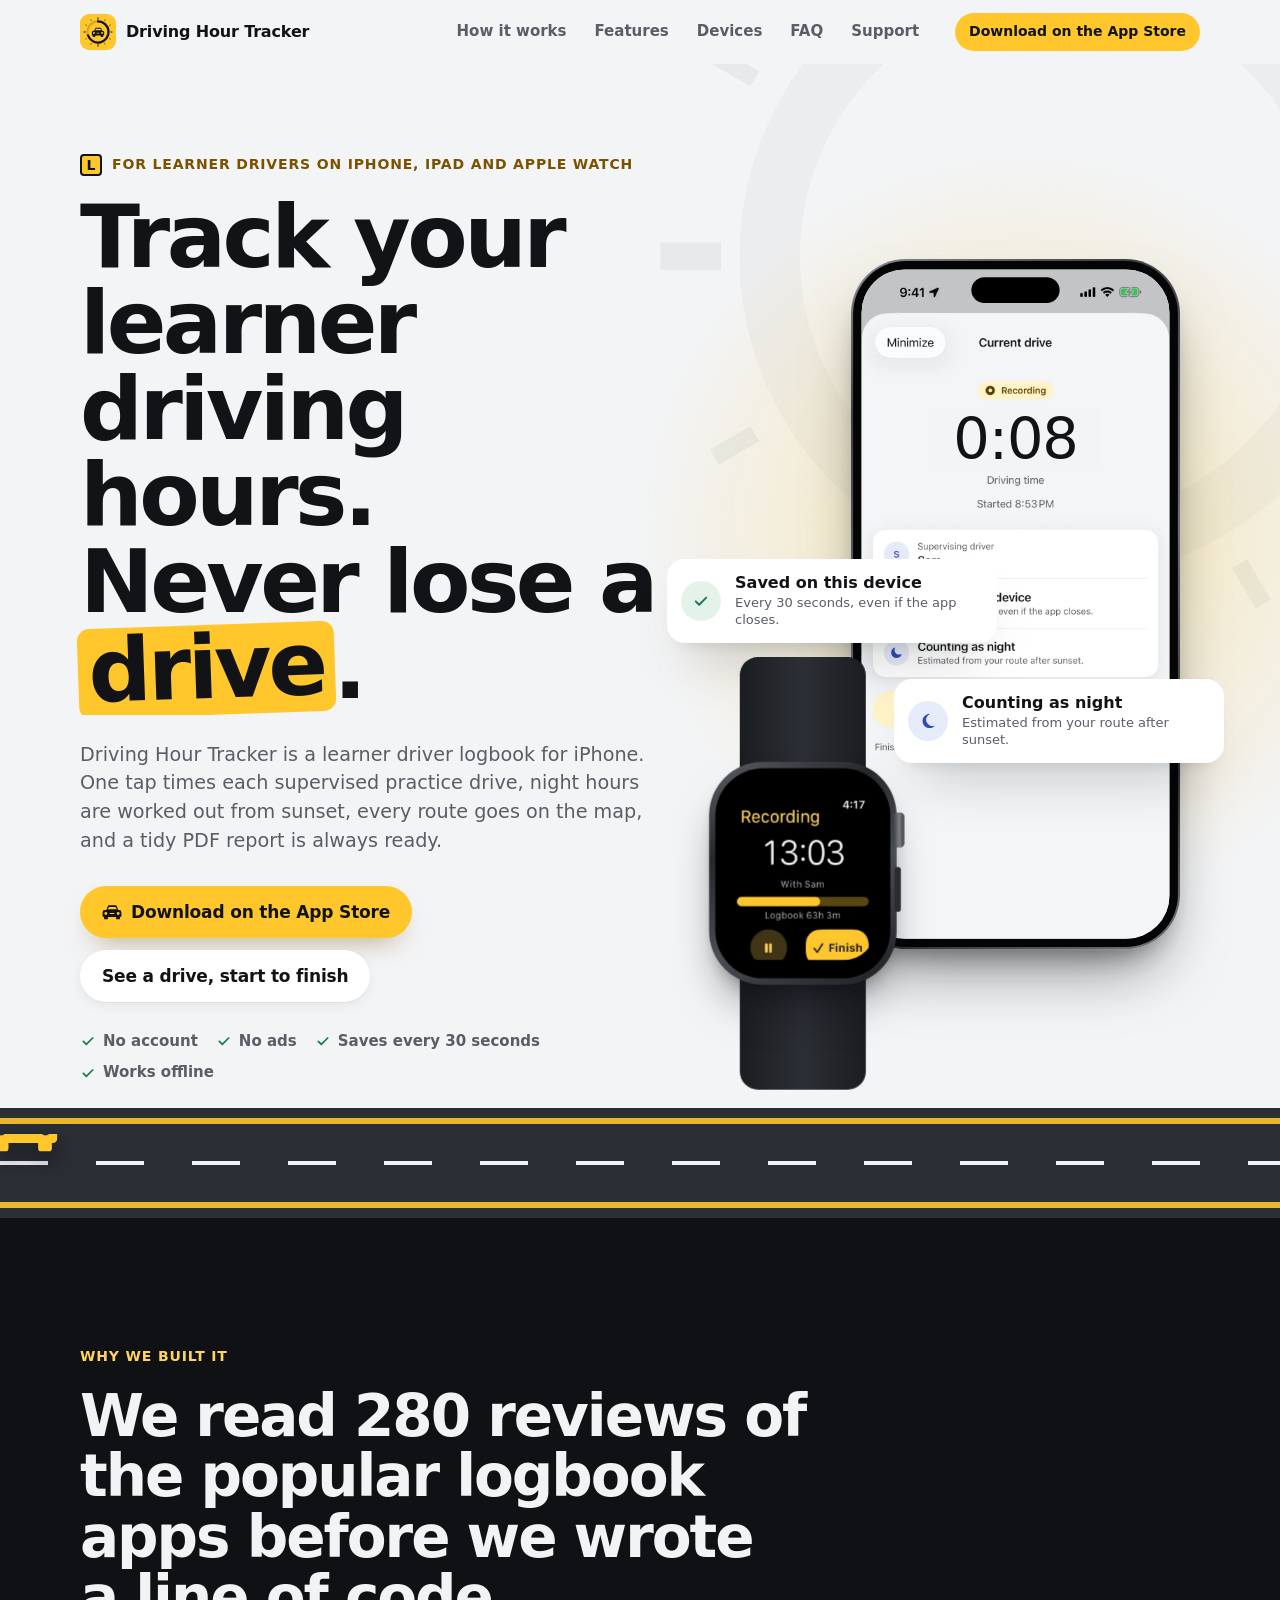
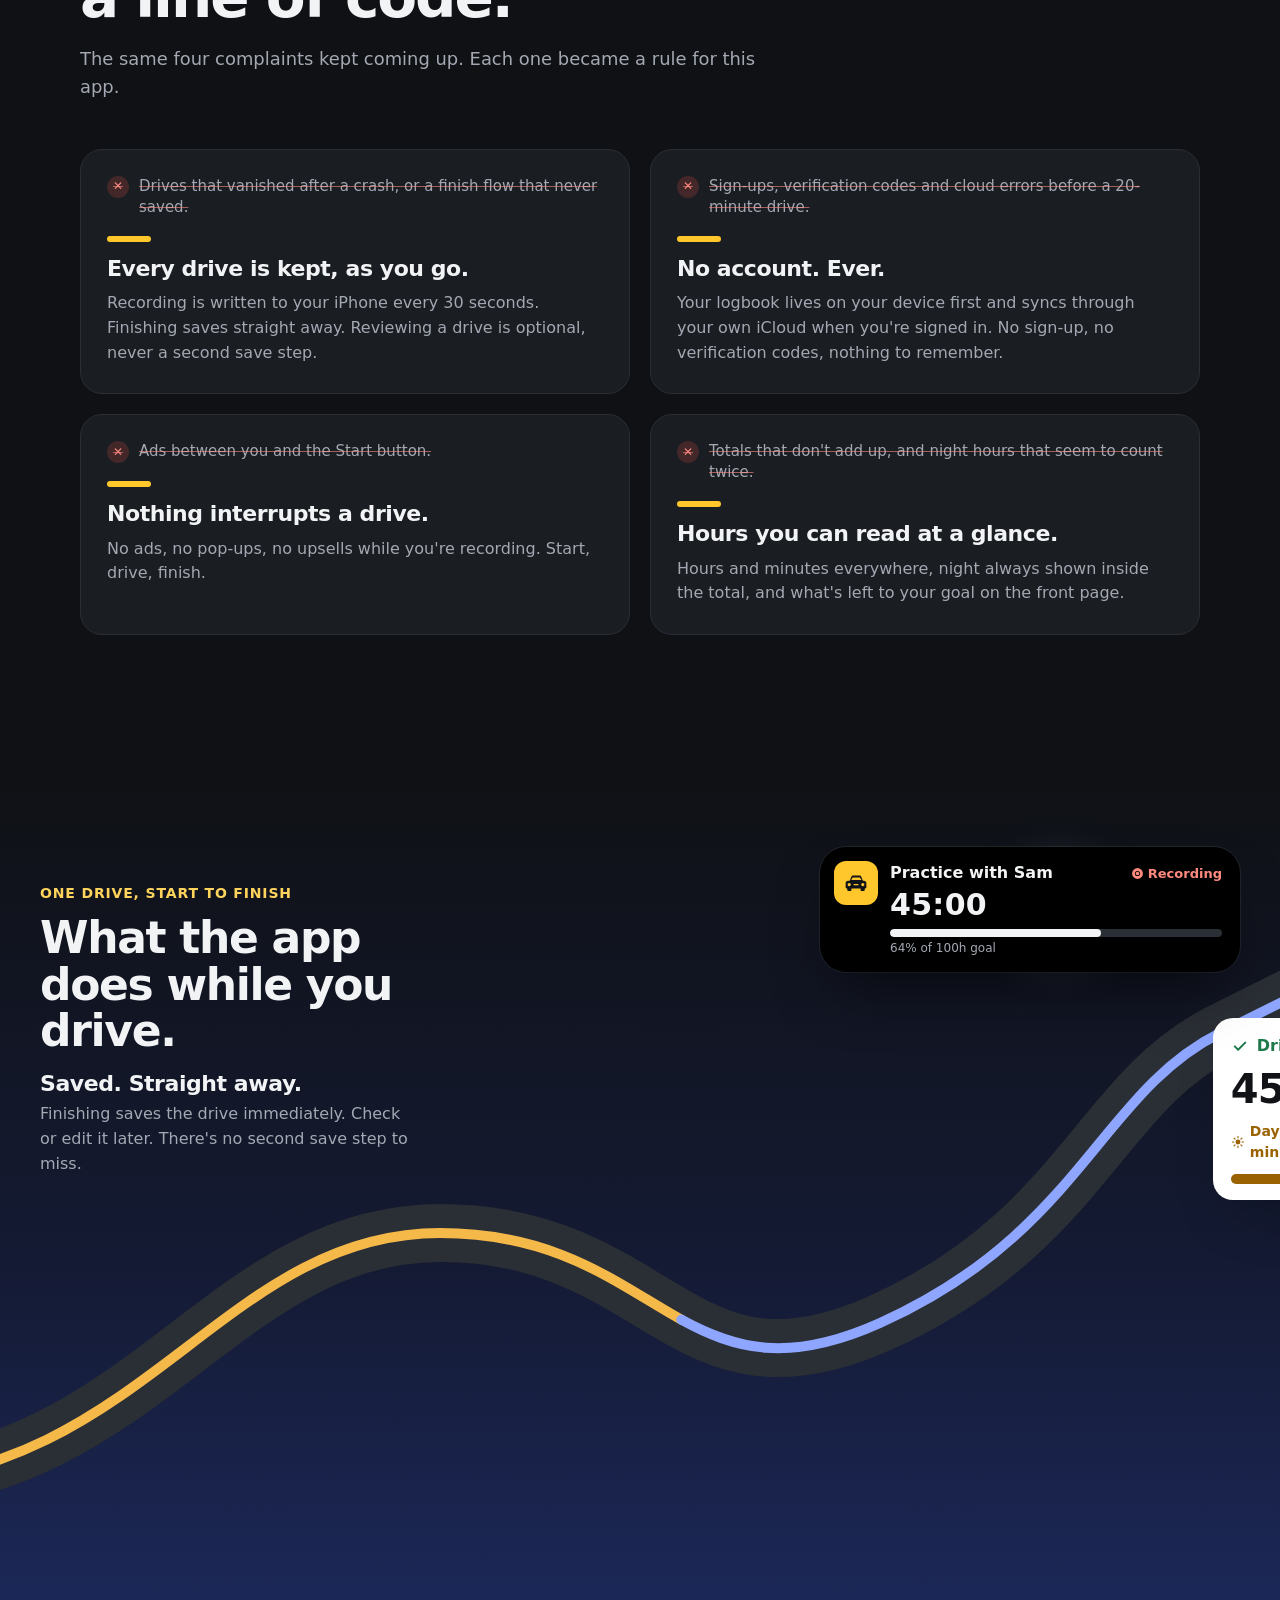
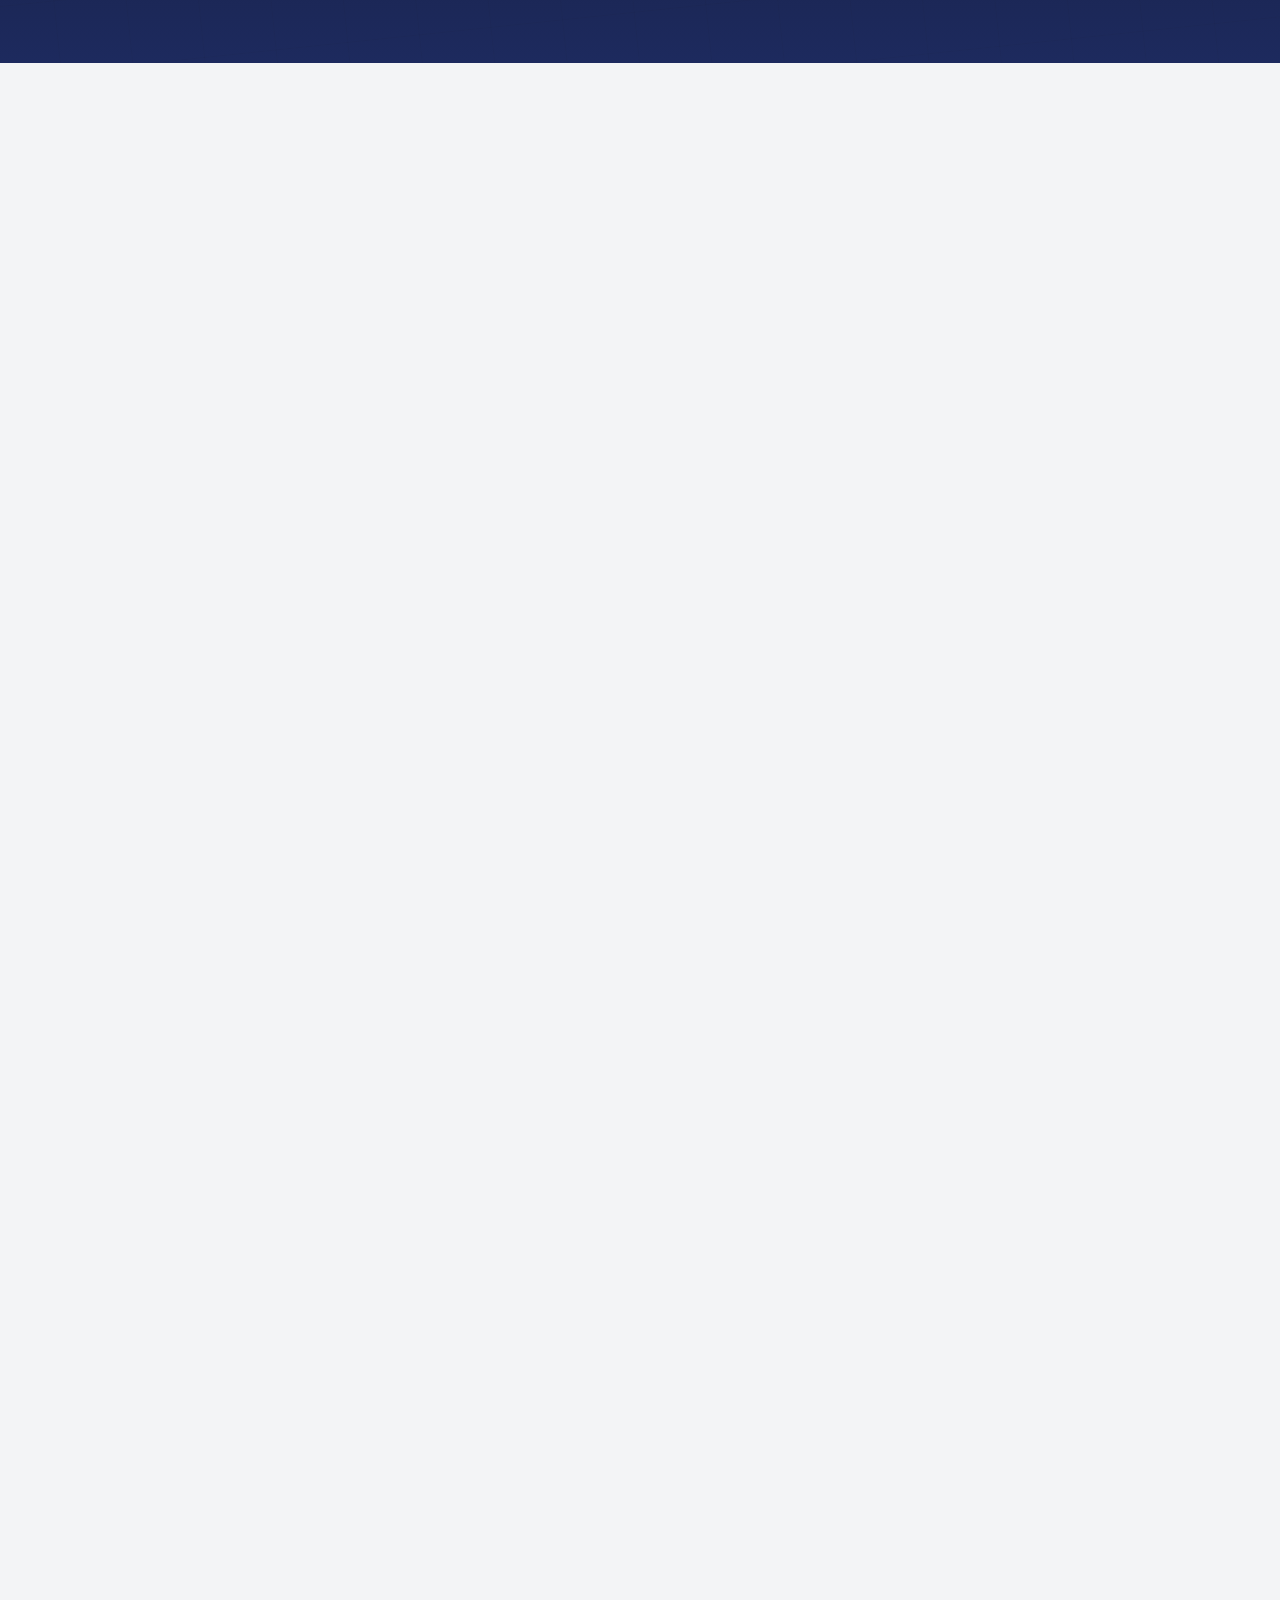
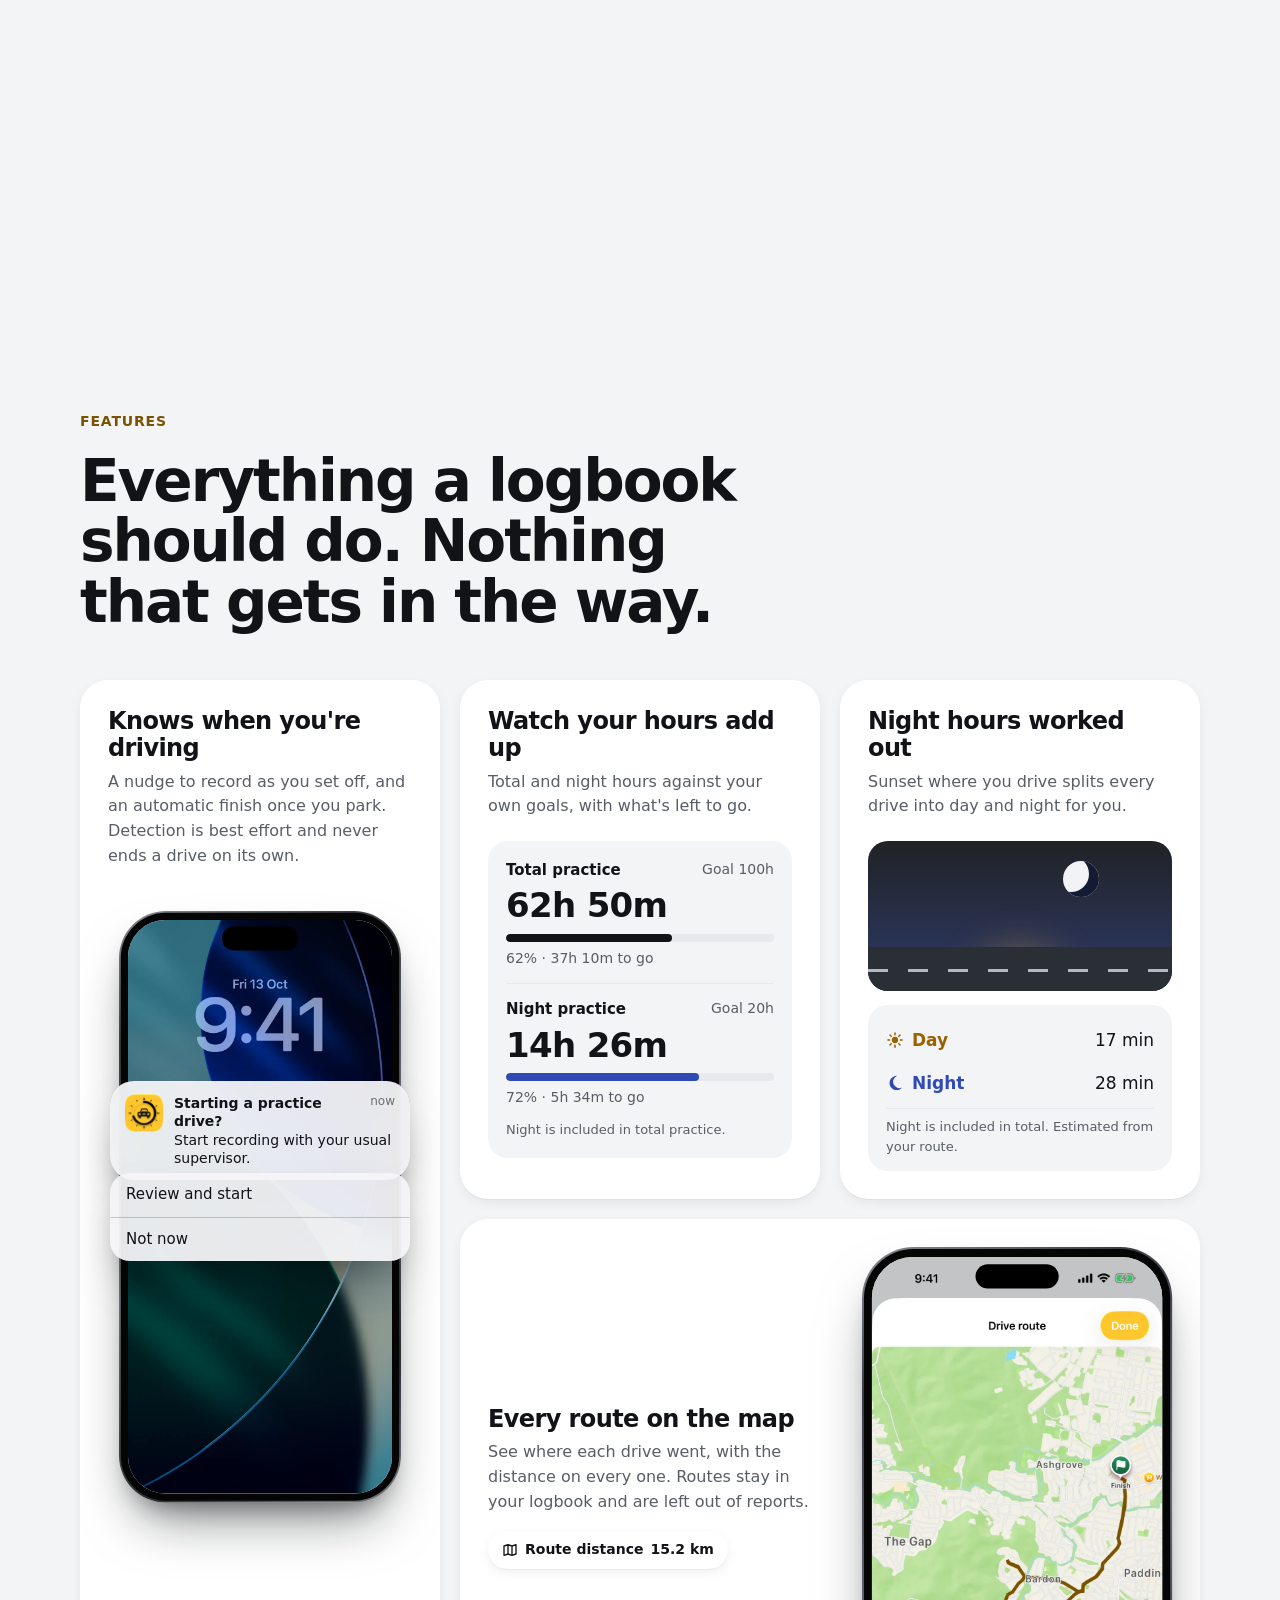
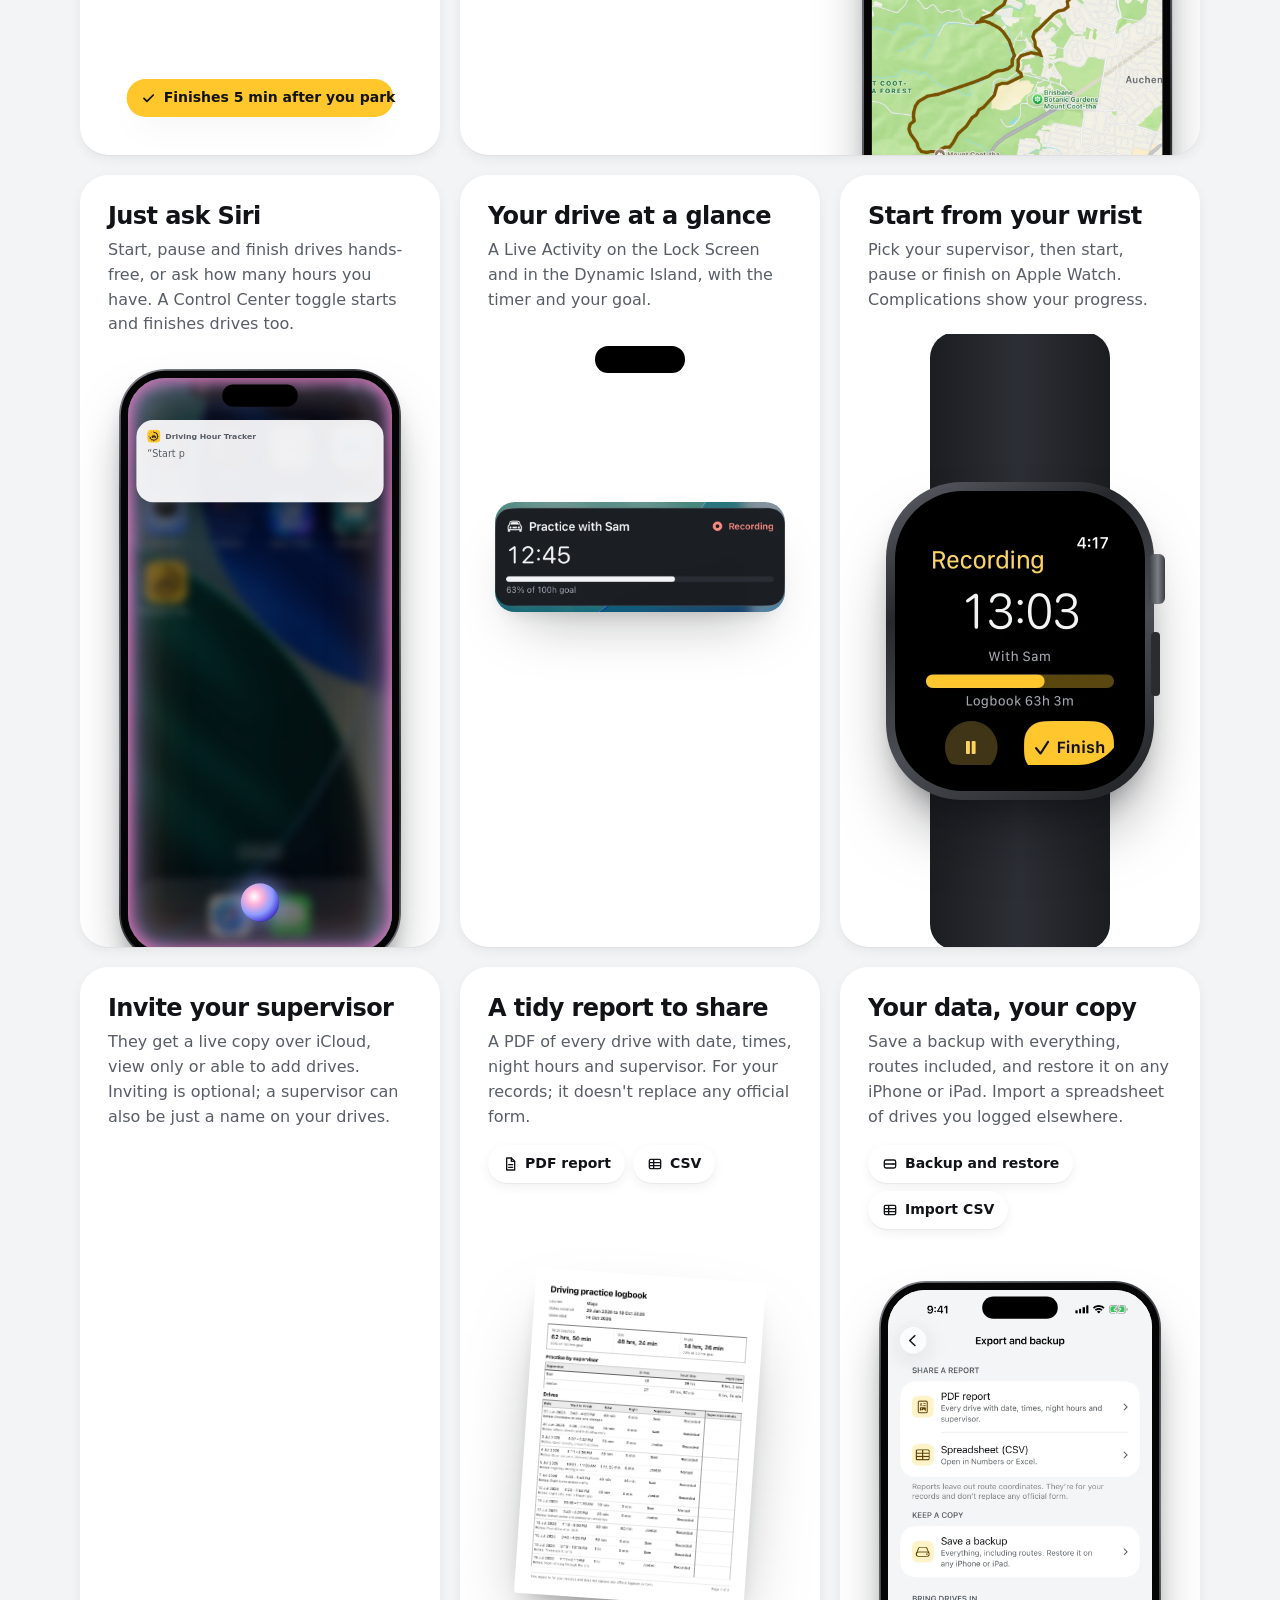
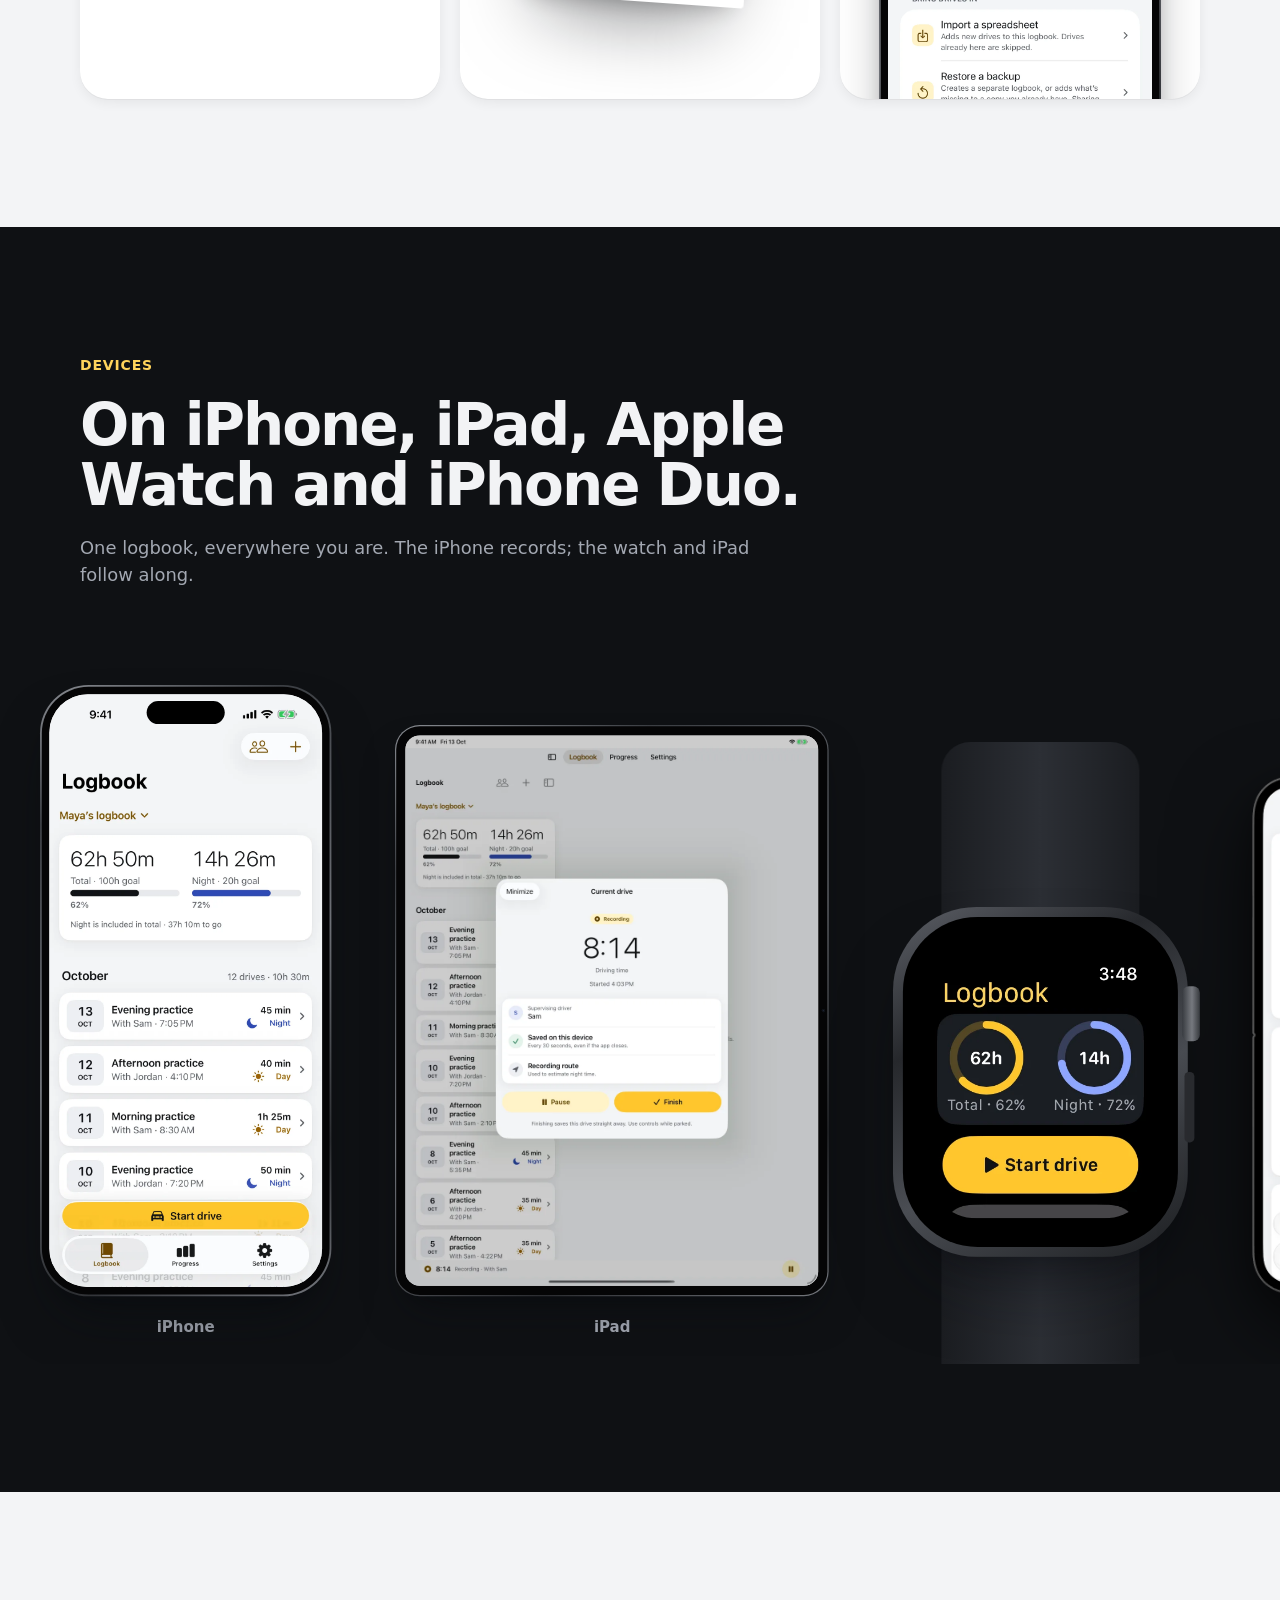
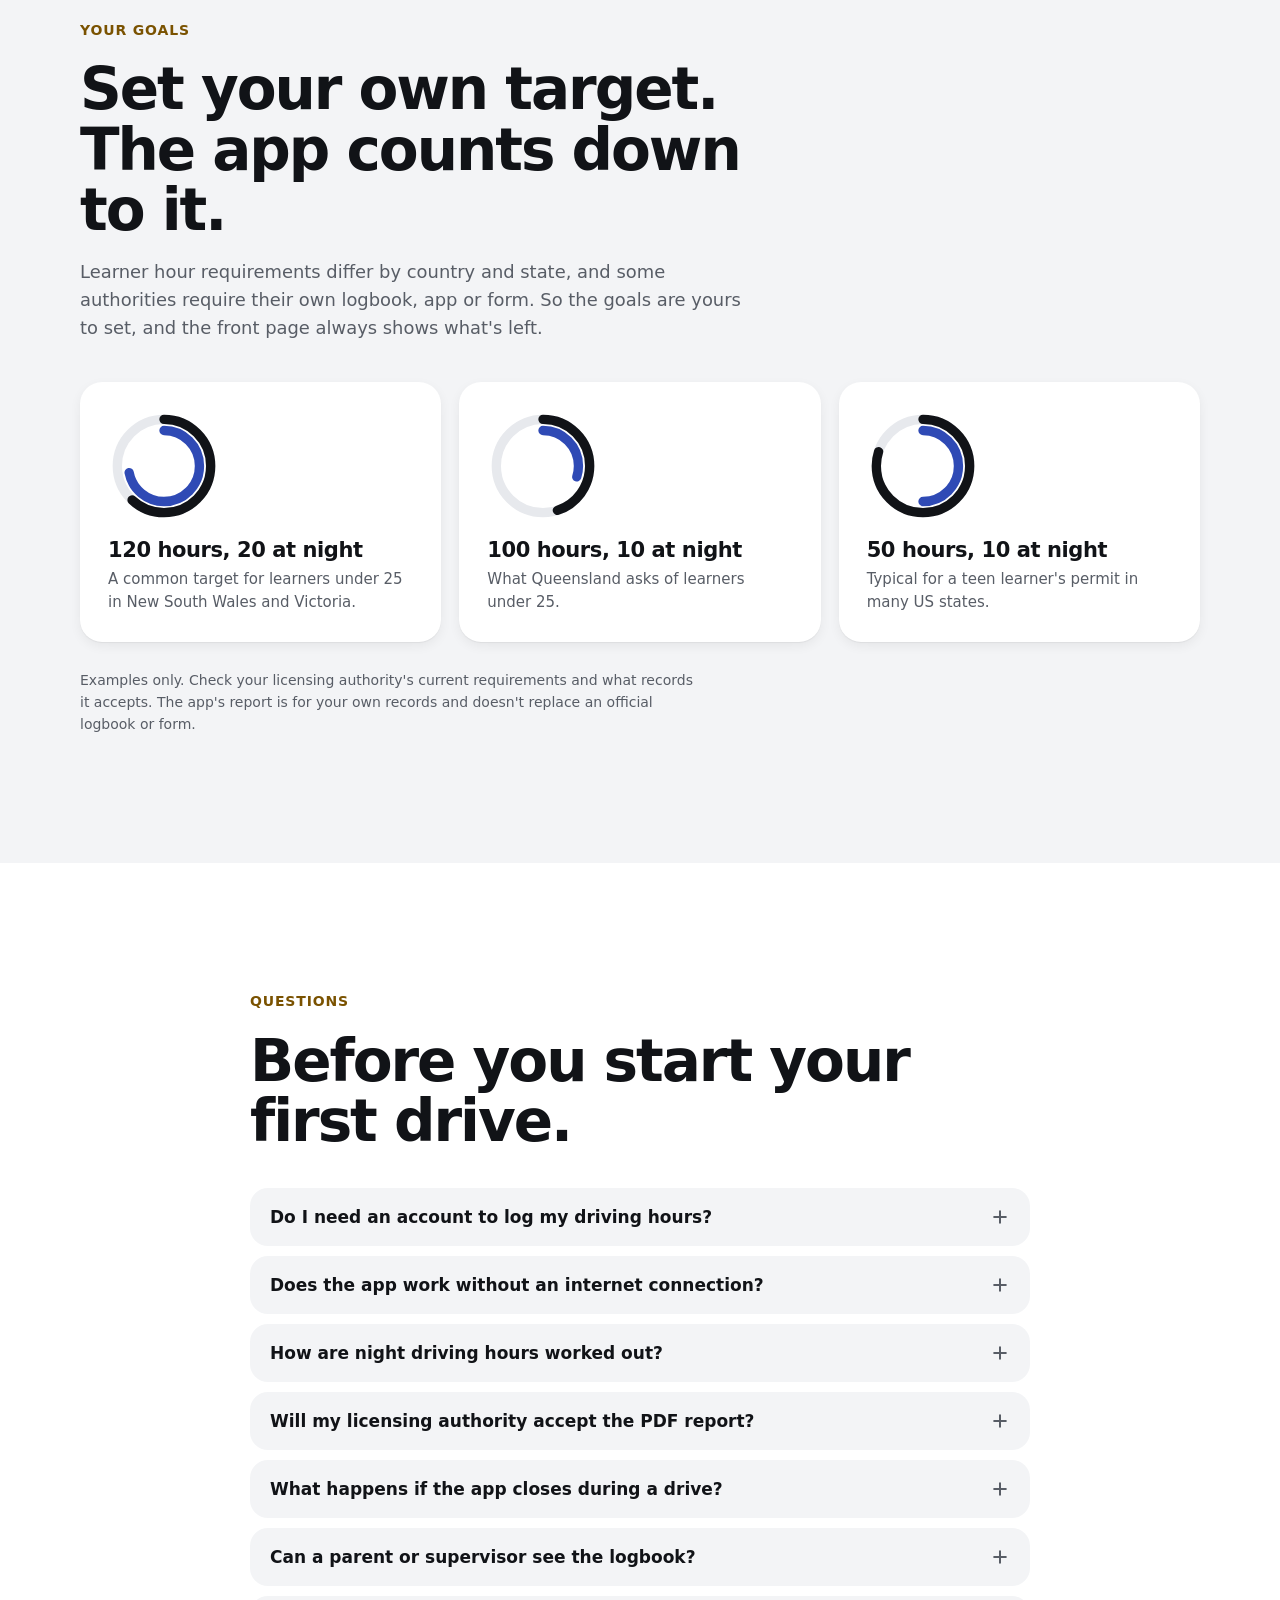
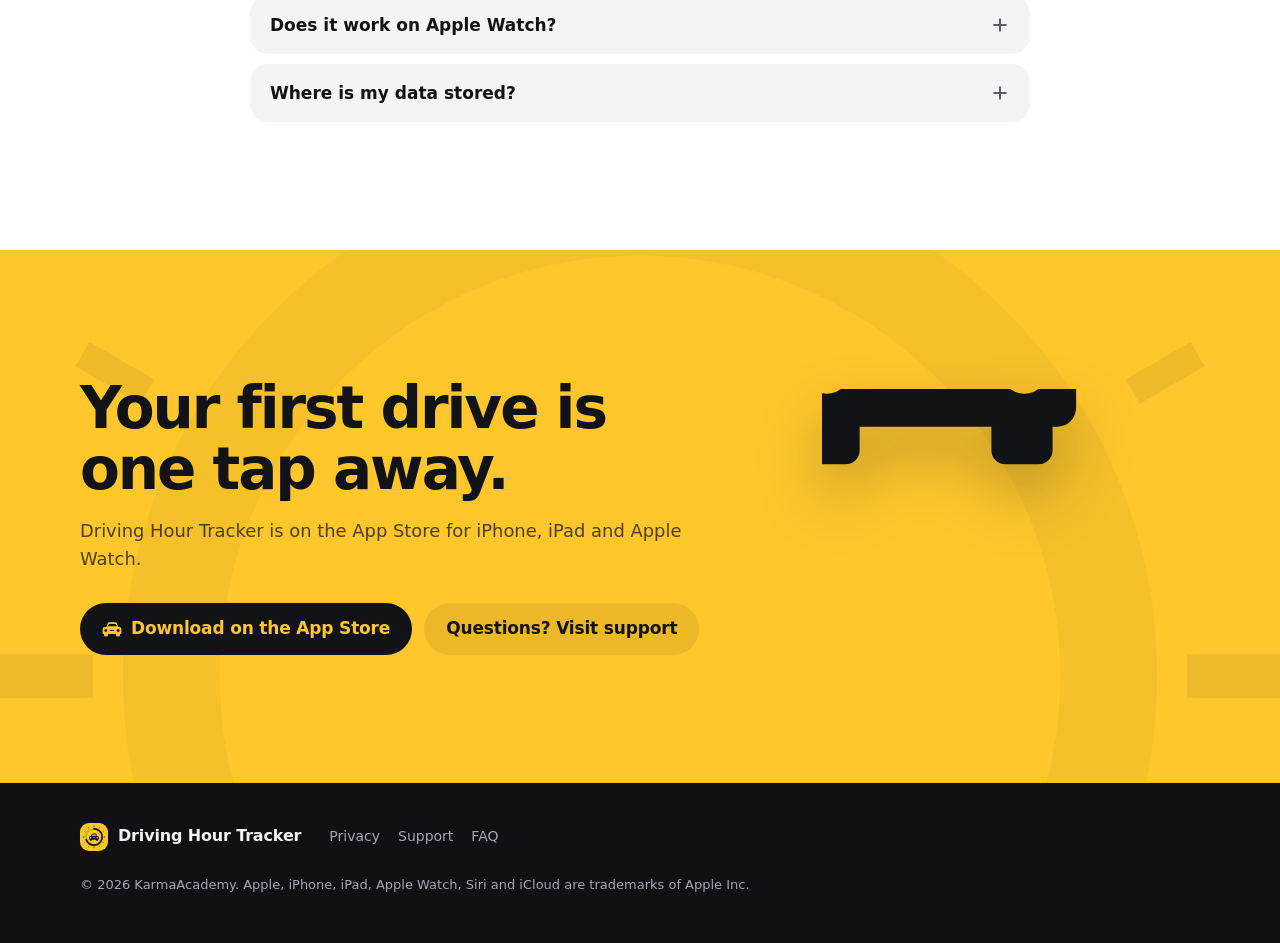
==== commit ac24016c: "Link every call to action to the App Store listing Download buttons and the nav pill now open the ap" ====
--- a/index.html
+++ b/index.html
@@ -9,8 +9,7 @@
 <meta name="theme-color" content="#FFC72C">
 <meta name="color-scheme" content="light">
 <meta name="apple-mobile-web-app-title" content="Driving Hour Tracker">
-<!-- After the app is on the App Store, paste the id here to show Safari's Smart App Banner:
-<meta name="apple-itunes-app" content="app-id=APP_ID"> -->
+<meta name="apple-itunes-app" content="app-id=6819568713">
 <meta property="og:type" content="website">
 <meta property="og:site_name" content="Driving Hour Tracker">
 <meta property="og:title" content="Driving Hour Tracker: the learner driver logbook that never loses a drive">
@@ -56,6 +55,8 @@
       "applicationCategory": "UtilitiesApplication",
       "operatingSystem": "iOS 26, iPadOS 26, watchOS 26",
       "url": "https://drivinghourtracker.karmafy.com.au/",
+      "installUrl": "https://apps.apple.com/app/id6819568713",
+      "sameAs": "https://apps.apple.com/app/id6819568713",
       "image": "https://drivinghourtracker.karmafy.com.au/assets/icons/icon-192.png",
       "author": { "@id": "https://drivinghourtracker.karmafy.com.au/#org" },
       "featureList": [
@@ -132,7 +133,7 @@
       <a href="#faq">FAQ</a>
       <a href="support/">Support</a>
     </nav>
-    <span class="nav-cta" id="navCta"><span class="long">Coming soon to the App Store</span><span class="short" aria-hidden="true">Coming soon</span></span>
+    <a class="nav-cta" id="navCta" href="https://apps.apple.com/app/id6819568713"><span class="long">Download on the App Store</span><span class="short" aria-hidden="true">App Store</span></a>
   </div>
 </header>
 
@@ -155,7 +156,7 @@
       </h1>
       <p class="lede">Driving Hour Tracker is a learner driver logbook for iPhone. One tap times each supervised practice drive, night hours are worked out from sunset, every route goes on the map, and a tidy PDF report is always ready.</p>
       <div class="actions">
-        <span class="btn btn-plate" id="heroCta"><svg class="i" width="20" height="20"><use href="#i-car"/></svg>Coming soon to the App Store</span>
+        <a class="btn btn-plate" id="heroCta" href="https://apps.apple.com/app/id6819568713"><svg class="i" width="20" height="20"><use href="#i-car"/></svg>Download on the App Store</a>
         <a class="btn btn-ghost" href="#how">See a drive, start to finish</a>
       </div>
       <ul class="proof" aria-label="Highlights">
@@ -601,9 +602,9 @@
   <div class="wrap cta-row">
     <div>
       <h2 id="cta-title" class="display-2" data-reveal>Your first drive is one tap away.</h2>
-      <p class="section-lede" data-reveal>Driving Hour Tracker is coming to the App Store for iPhone, iPad and Apple Watch.</p>
+      <p class="section-lede" data-reveal>Driving Hour Tracker is on the App Store for iPhone, iPad and Apple Watch.</p>
       <div class="actions" data-reveal>
-        <span class="btn btn-ink"><svg class="i" width="20" height="20"><use href="#i-car"/></svg>Coming soon to the App Store</span>
+        <a class="btn btn-ink" href="https://apps.apple.com/app/id6819568713"><svg class="i" width="20" height="20"><use href="#i-car"/></svg>Download on the App Store</a>
         <a class="btn btn-ghost-ink" href="support/">Questions? Visit support</a>
       </div>
     </div>
--- a/assets/css/site.css
+++ b/assets/css/site.css
@@ -98,7 +98,8 @@
 .nav-links { display: none; gap: 4px; margin-left: auto; }
 .nav-links a { text-decoration: none; font-size: 15px; font-weight: 550; color: var(--ink2); padding: 8px 12px; border-radius: 10px; transition: color .2s, background-color .2s; }
 .nav-links a:hover { color: var(--ink); background: rgba(17, 19, 23, .06); }
-.nav-cta { margin-left: auto; display: inline-flex; align-items: center; height: 38px; padding: 0 14px; border-radius: 19px; background: var(--plate); color: var(--onPlate); font-size: 14px; font-weight: 650; white-space: nowrap; }
+.nav-cta { margin-left: auto; display: inline-flex; align-items: center; height: 38px; padding: 0 14px; border-radius: 19px; background: var(--plate); color: var(--onPlate); font-size: 14px; font-weight: 650; white-space: nowrap; text-decoration: none; transition: transform .3s var(--ease-out), box-shadow .3s var(--ease-out); }
+.nav-cta:hover { transform: translateY(-1px); box-shadow: 0 10px 20px -12px rgba(122, 82, 0, .6); }
 @media (min-width: 900px) { .nav-links { display: flex; } .nav-cta { margin-left: 0; } }
 
 /* ---------- device frames (store.css proportions, scaled by --k) ---------- */
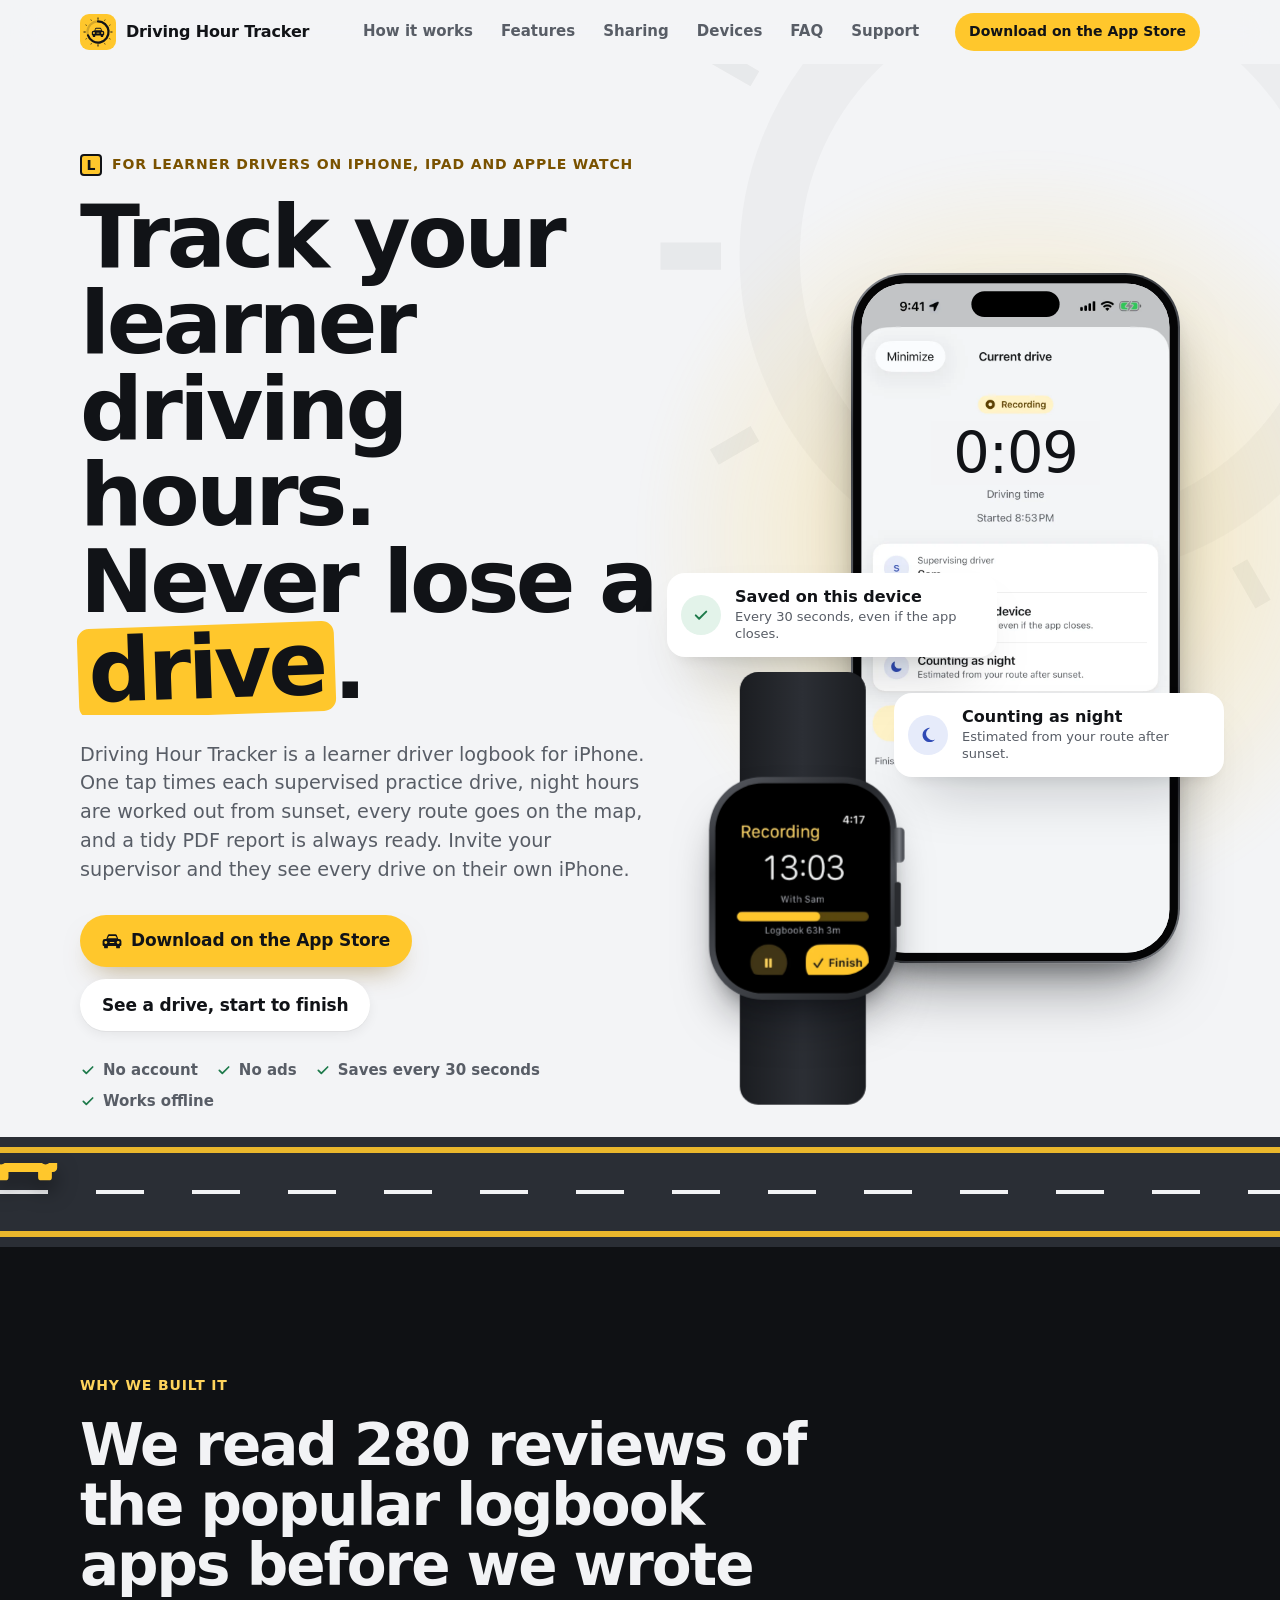
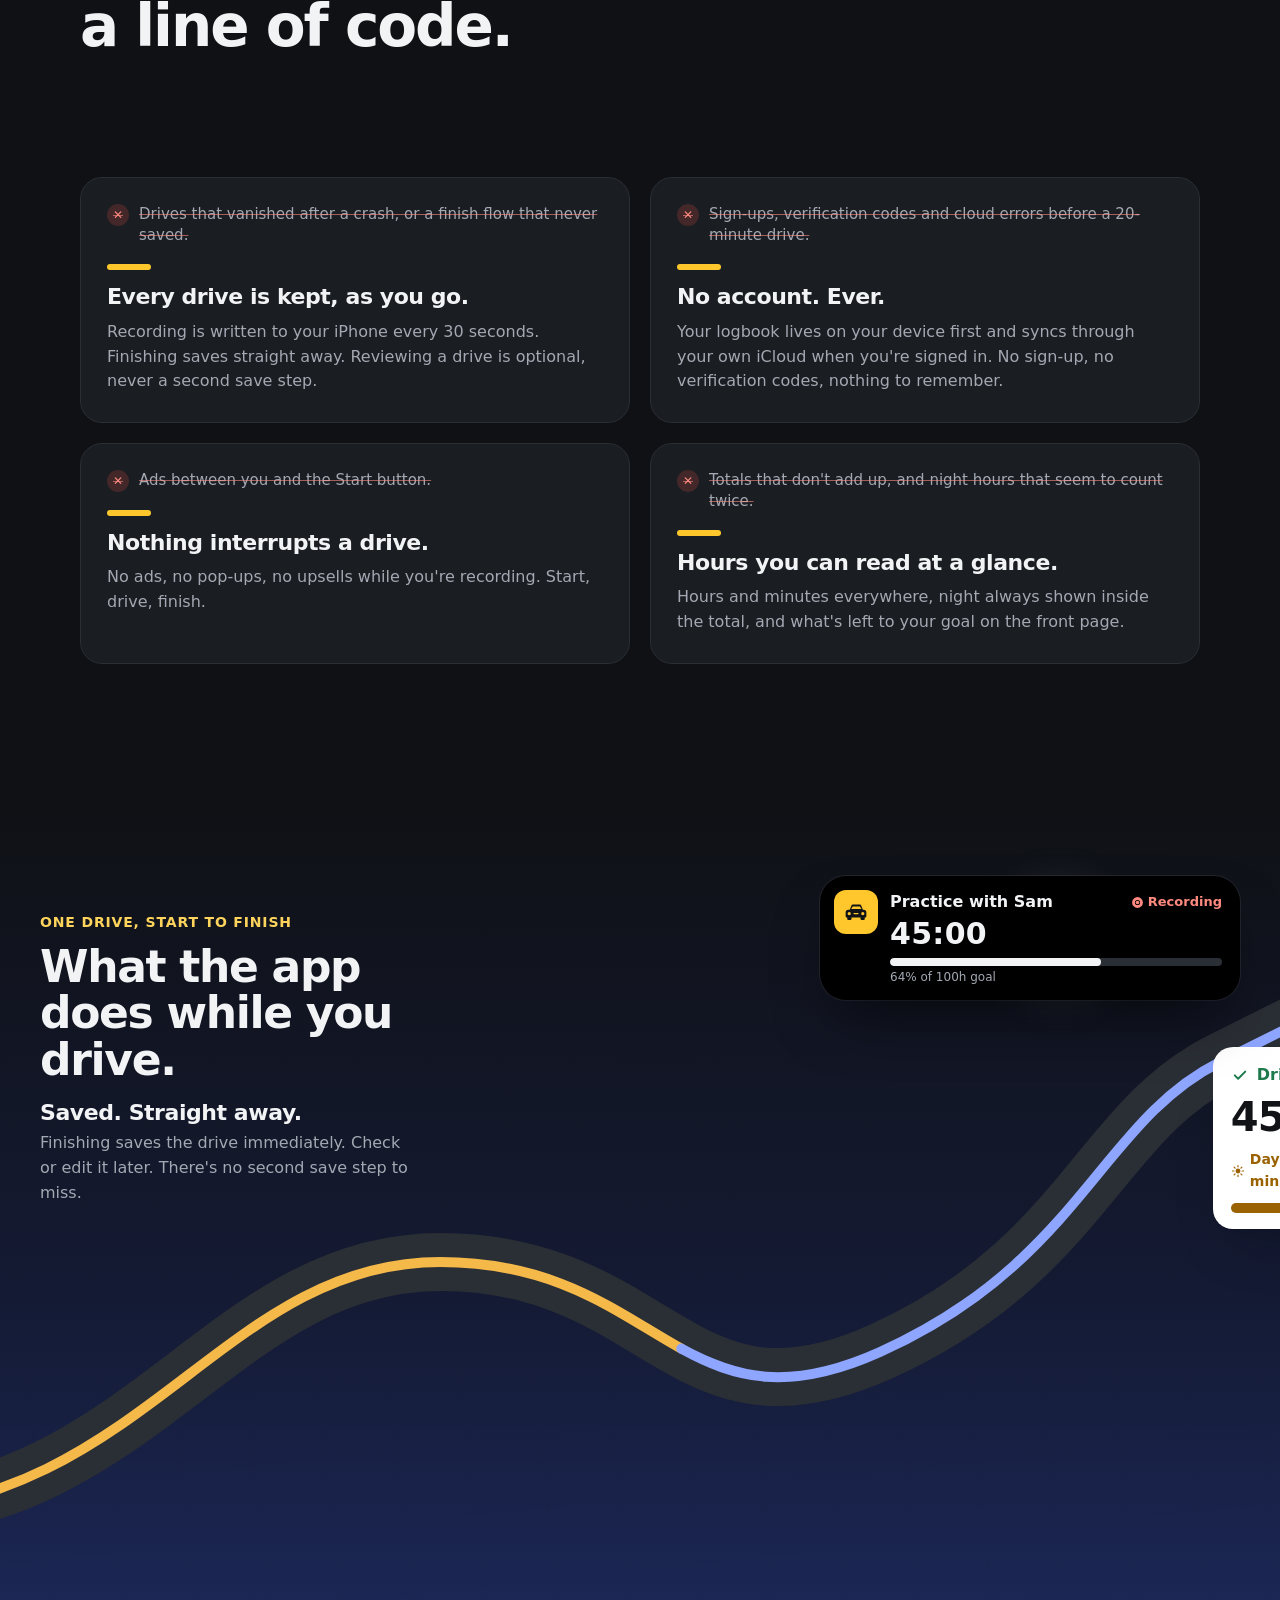
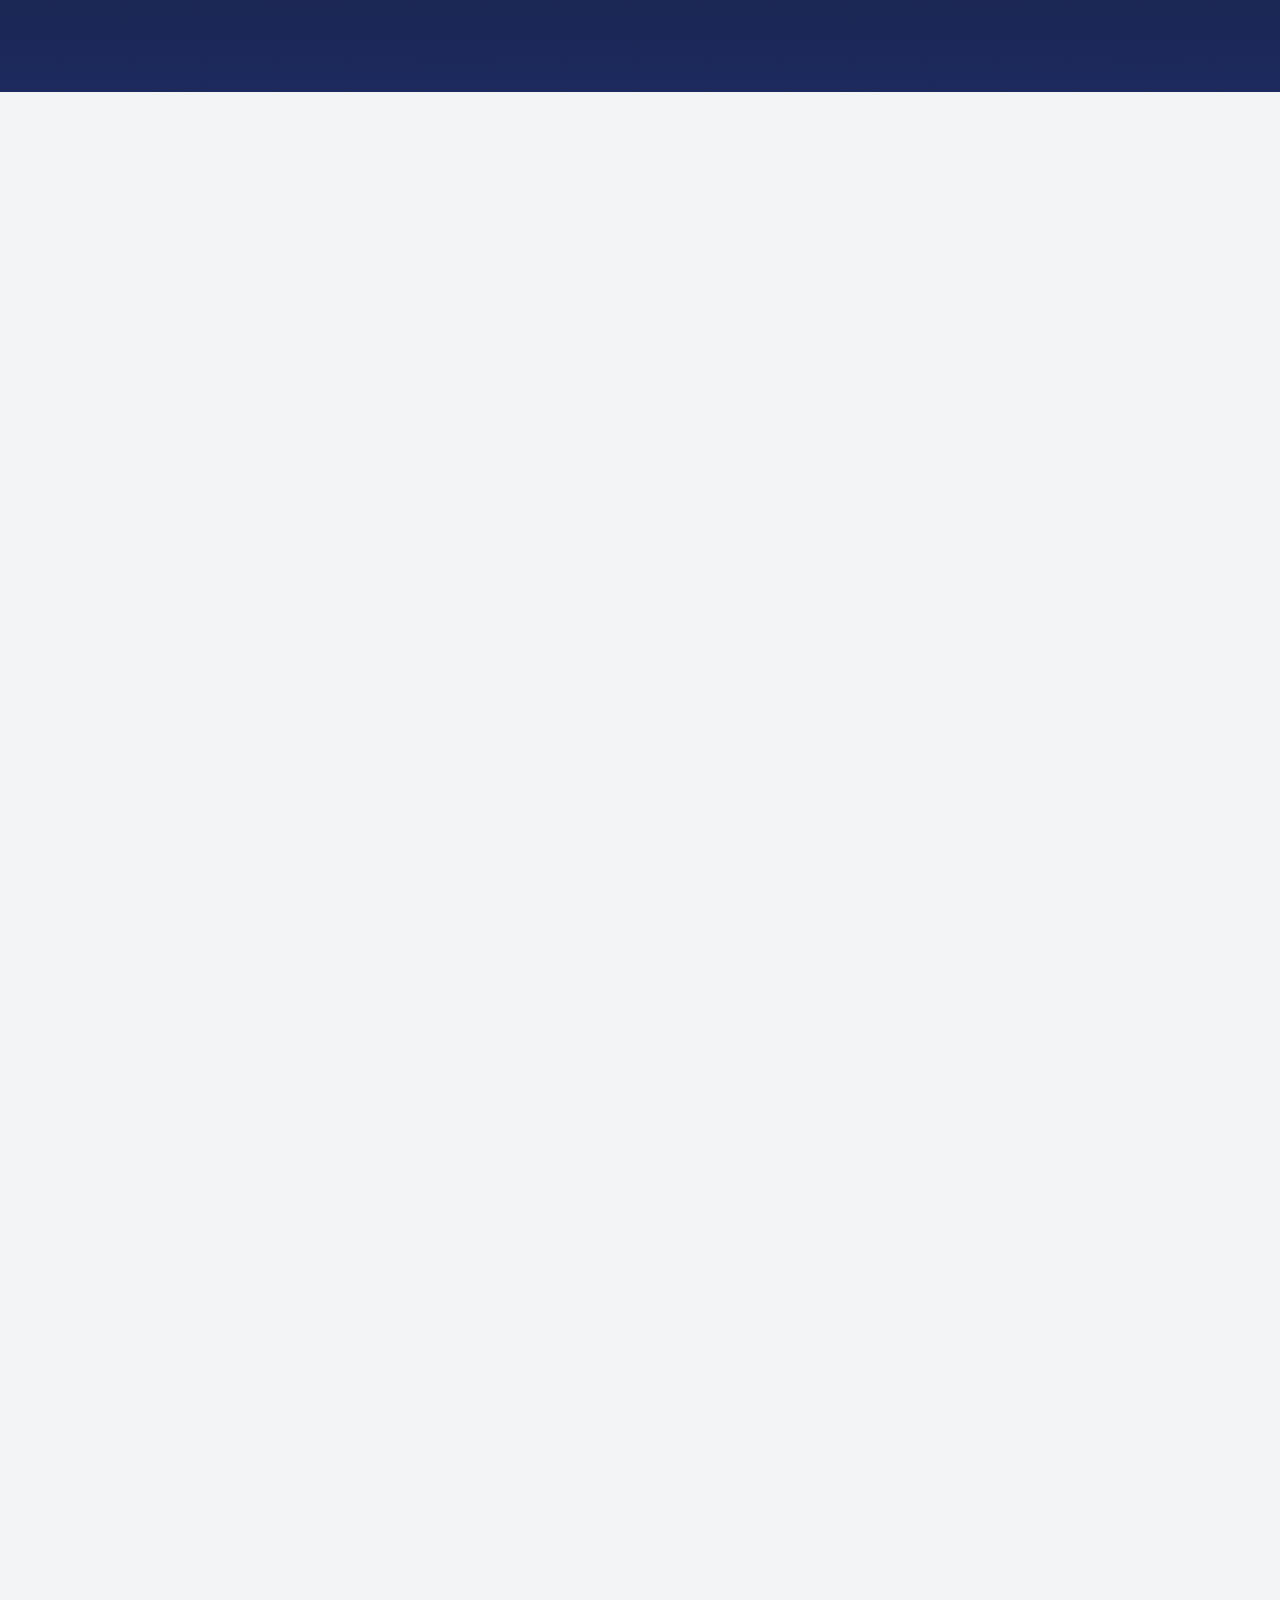
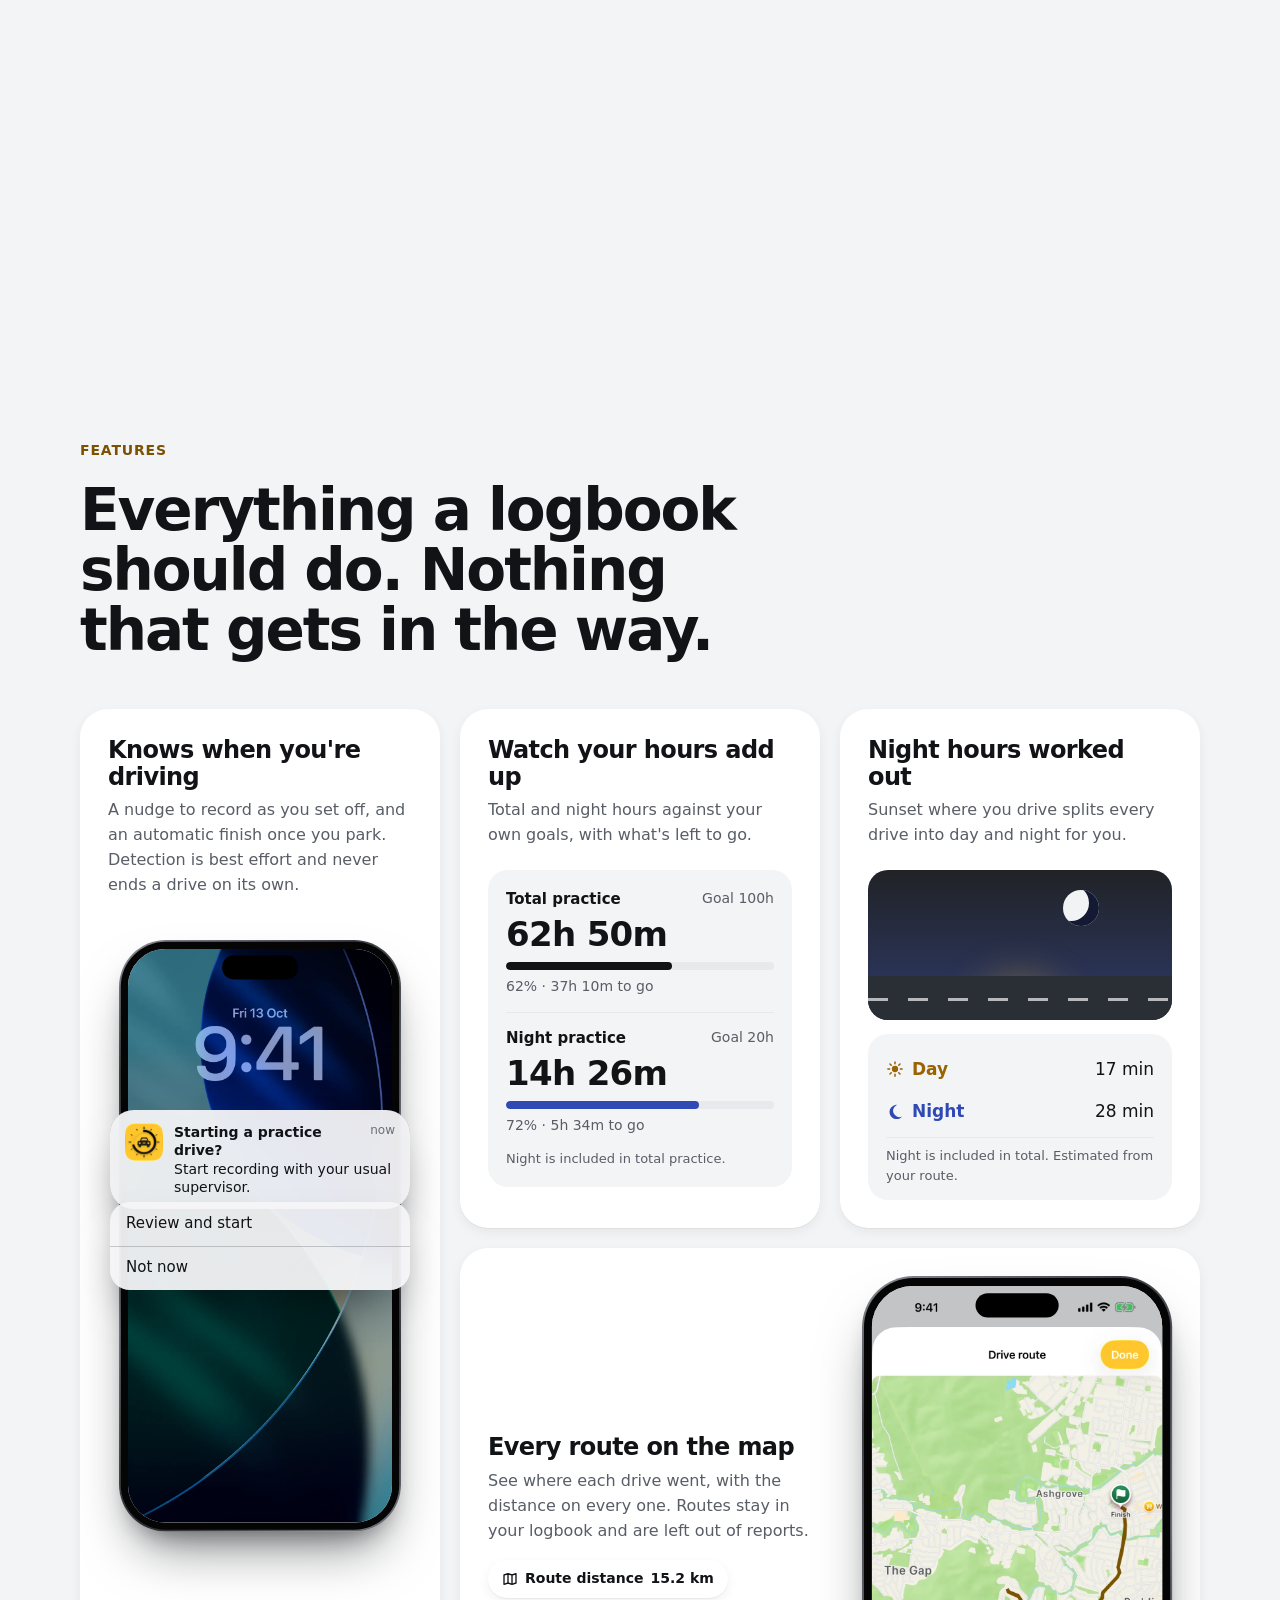
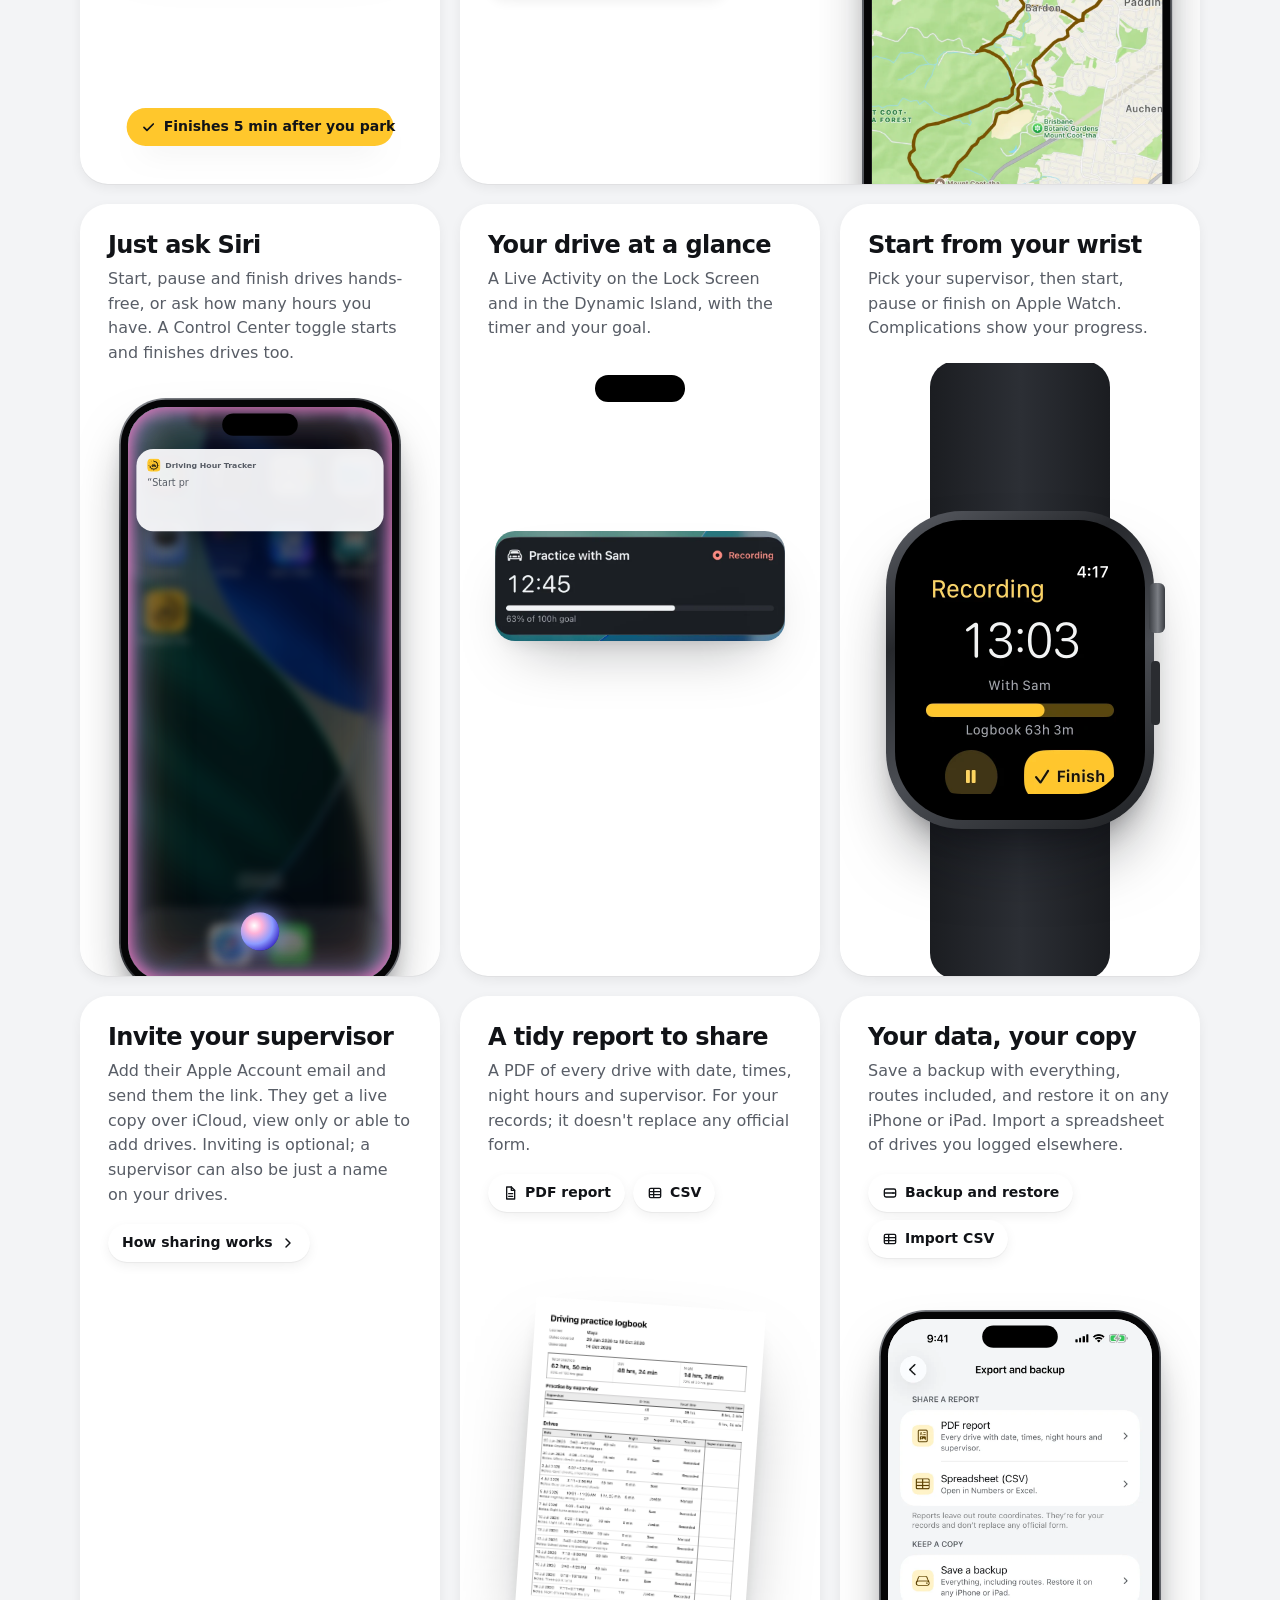
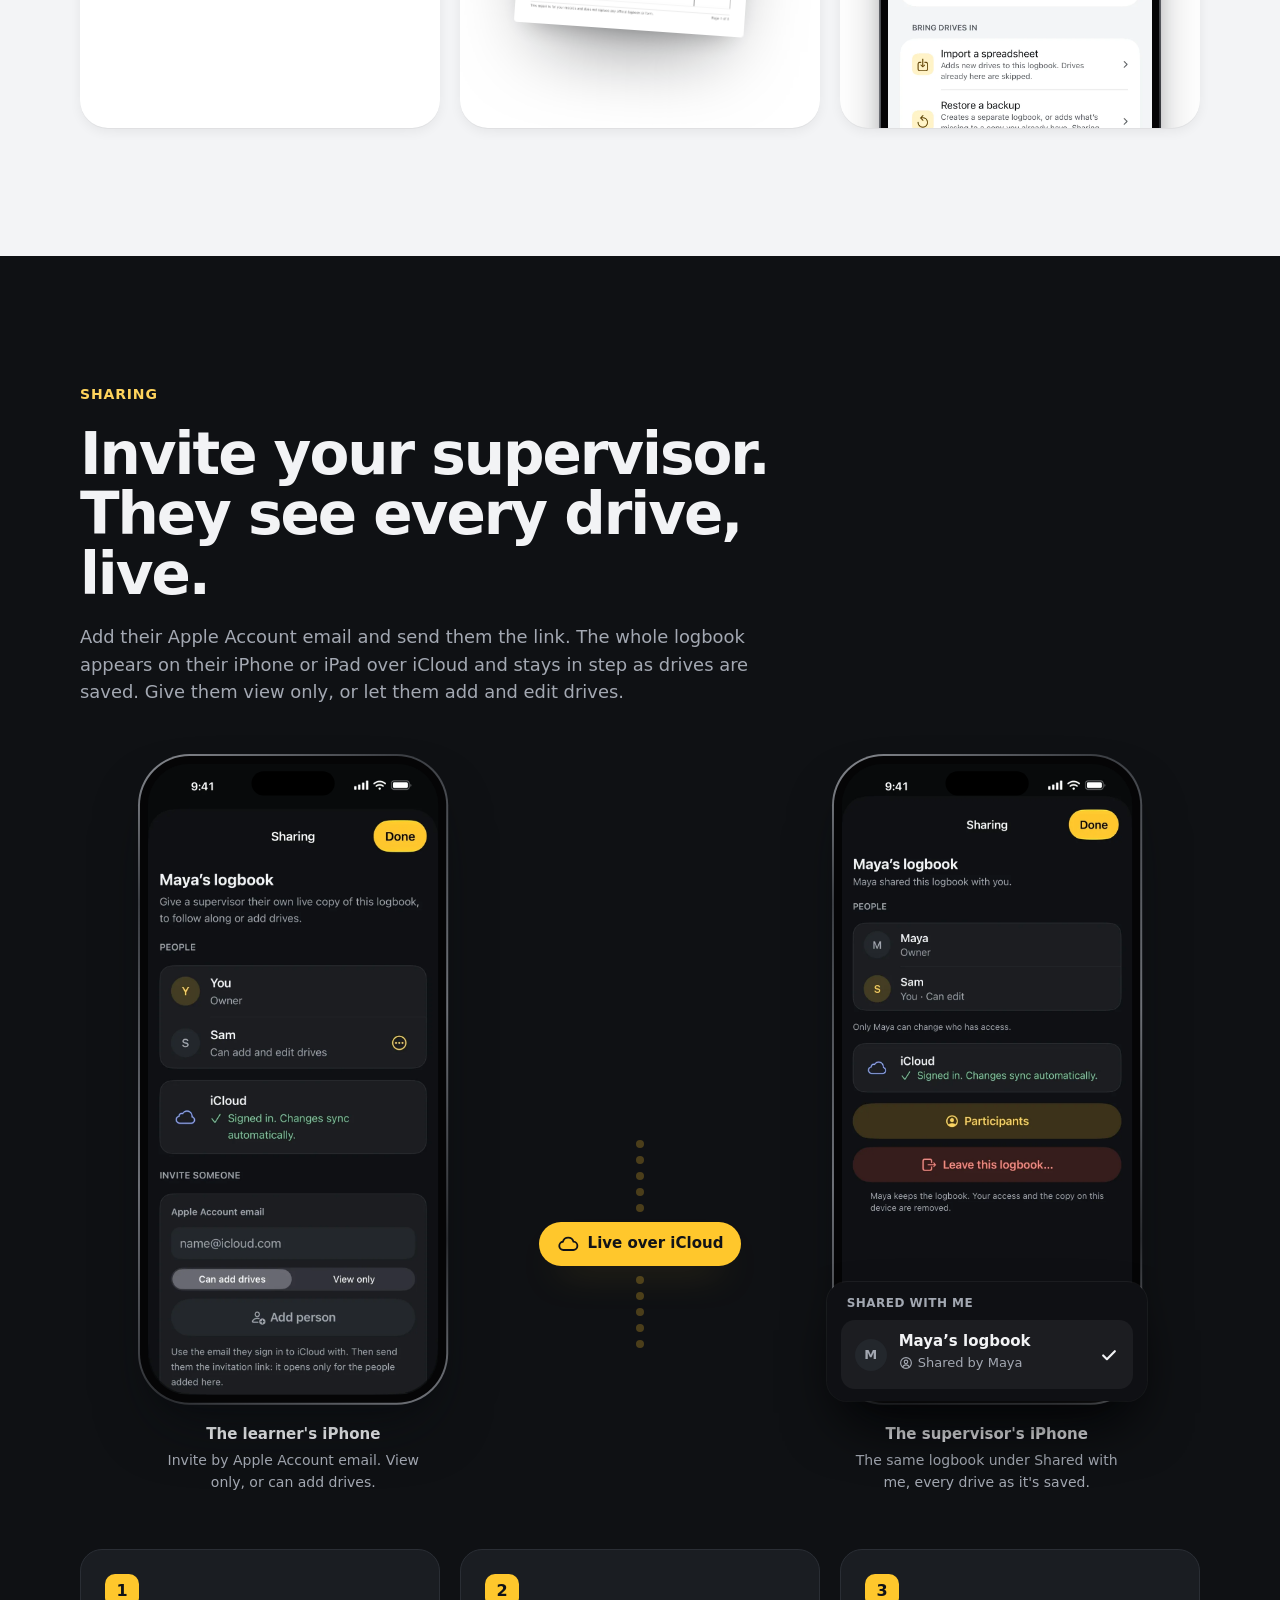
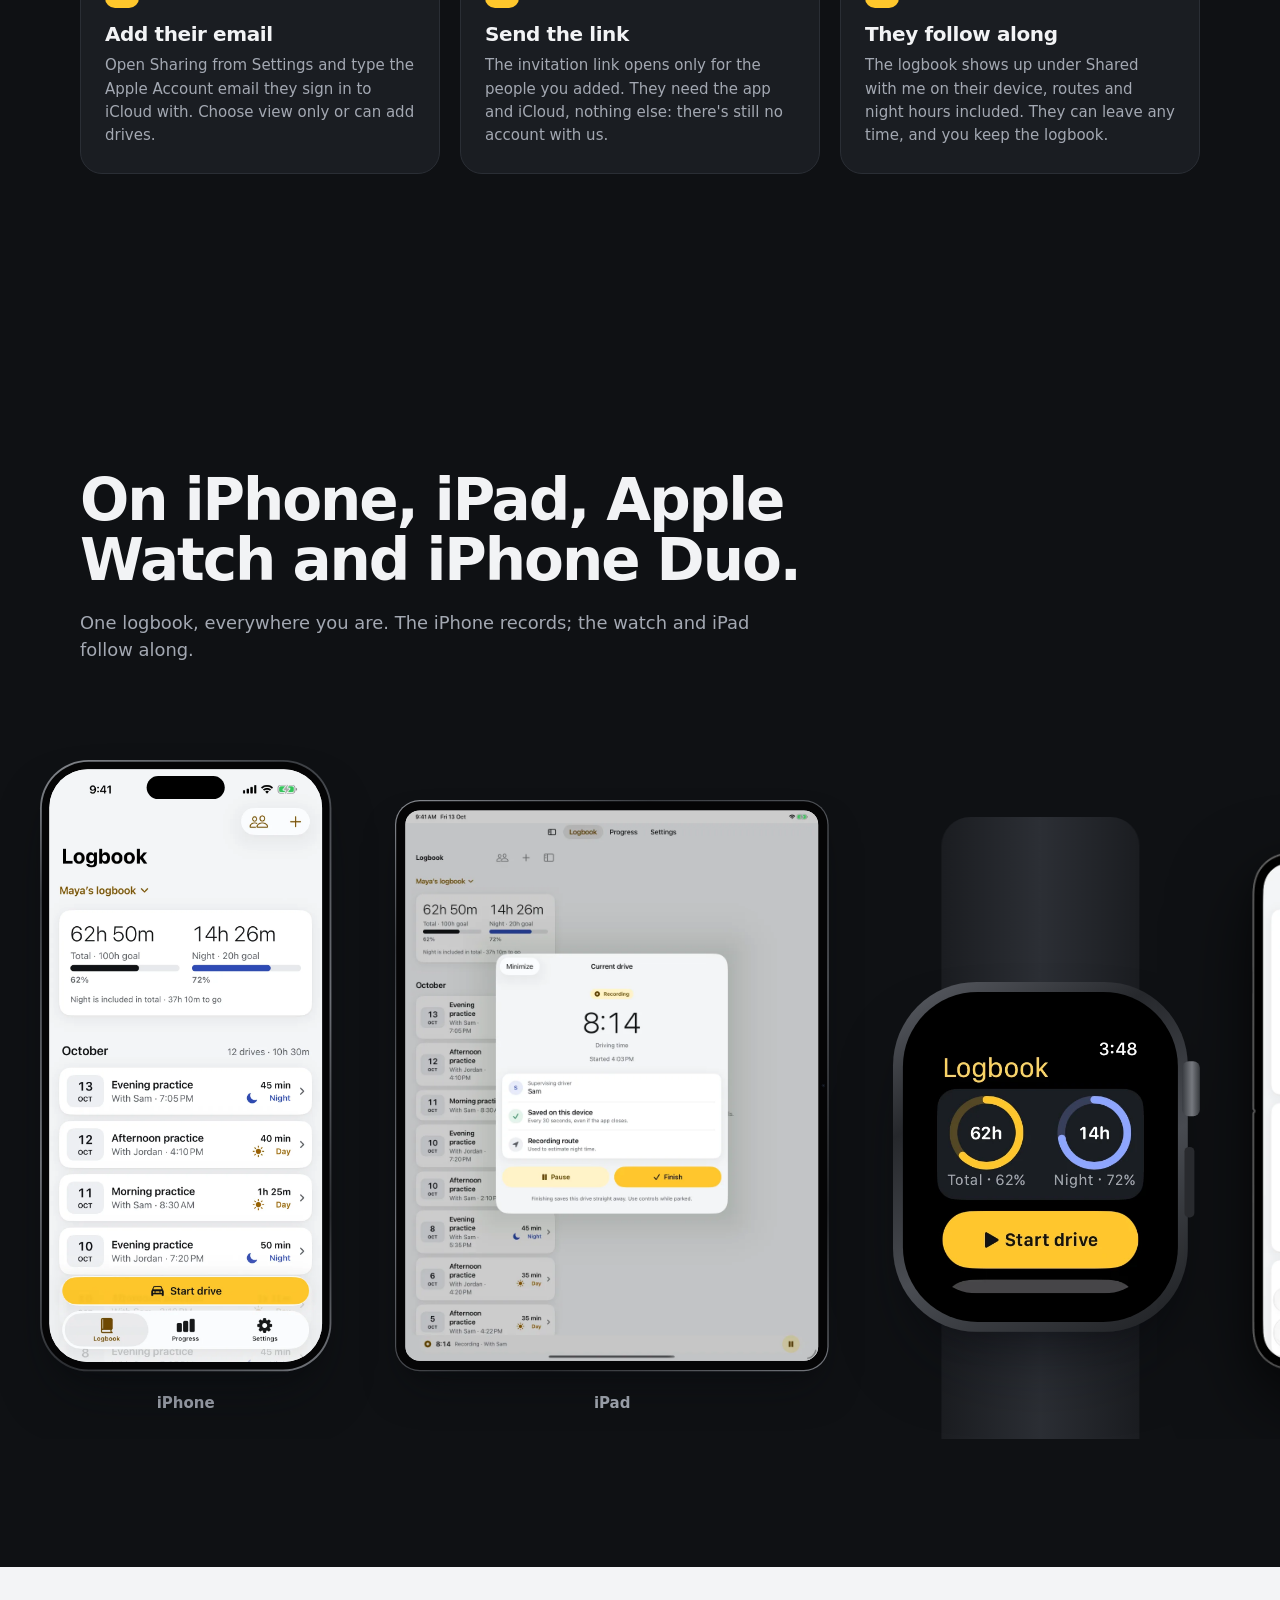
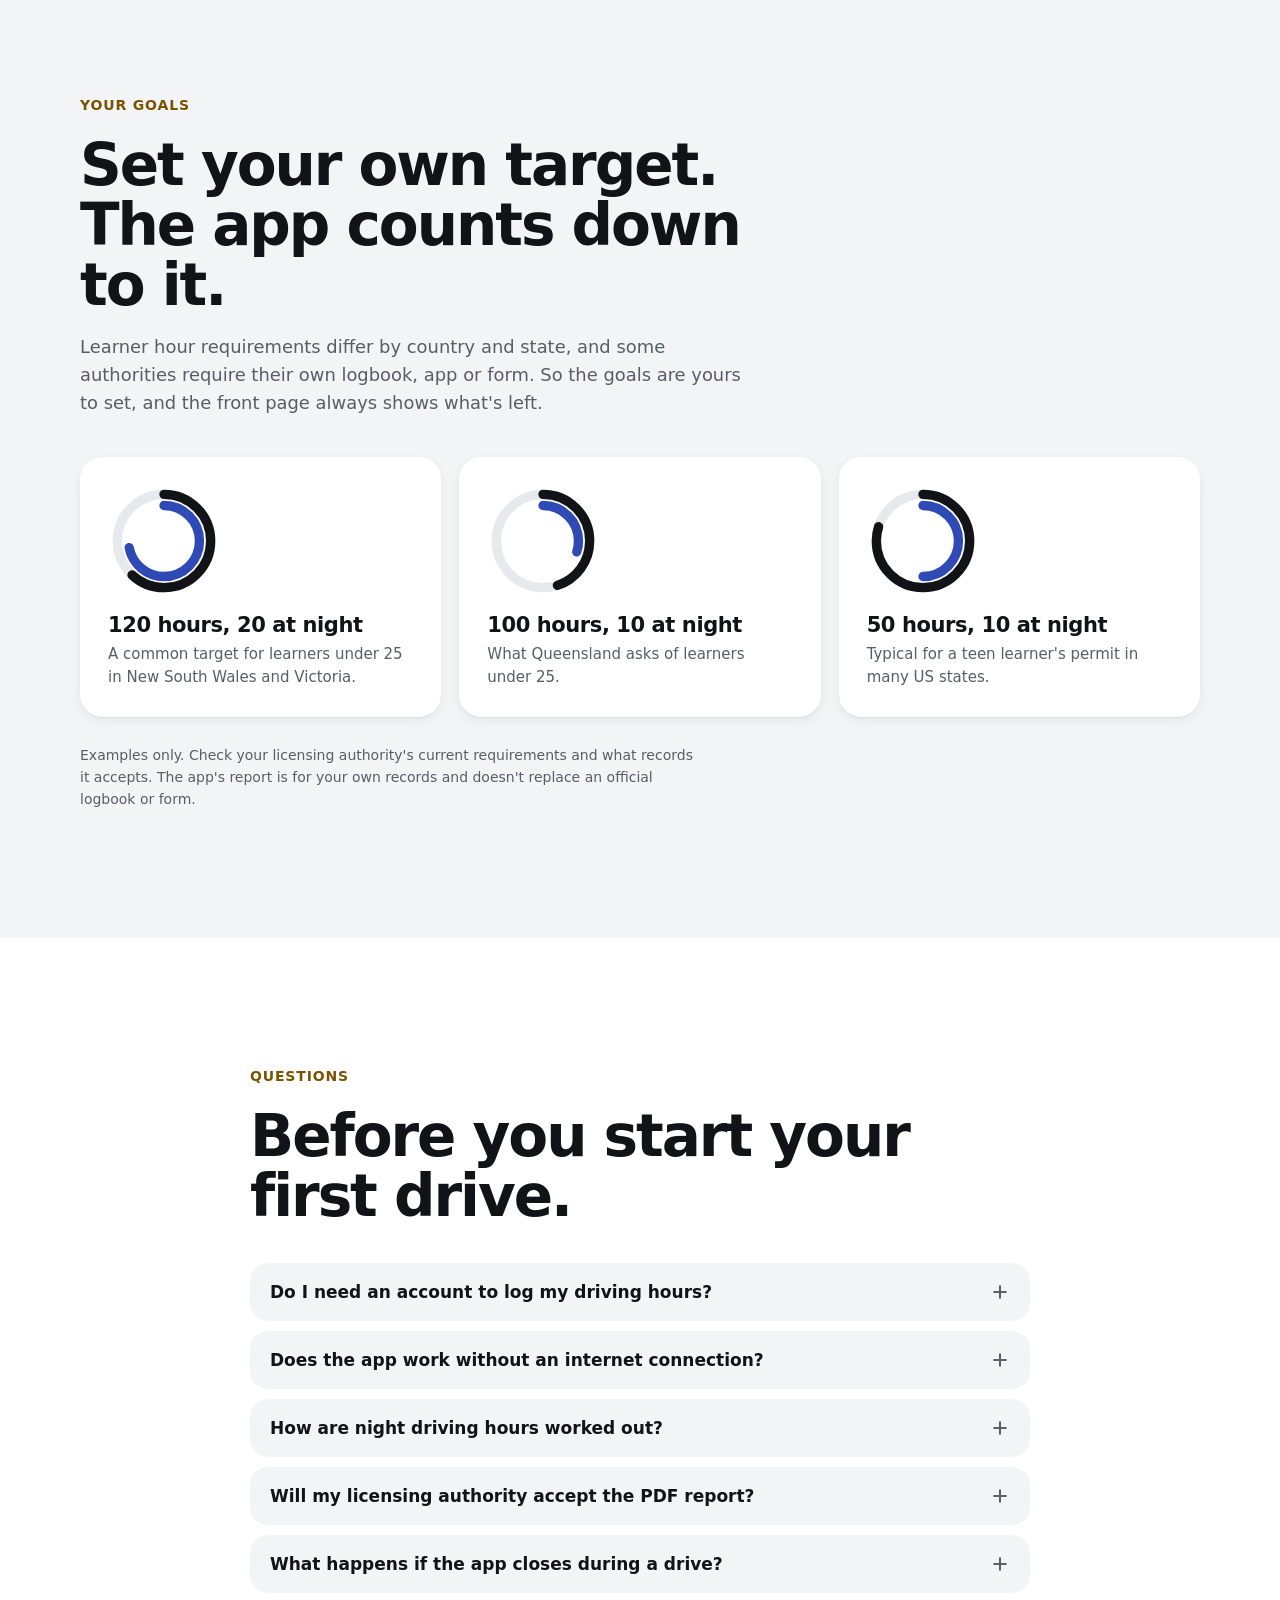
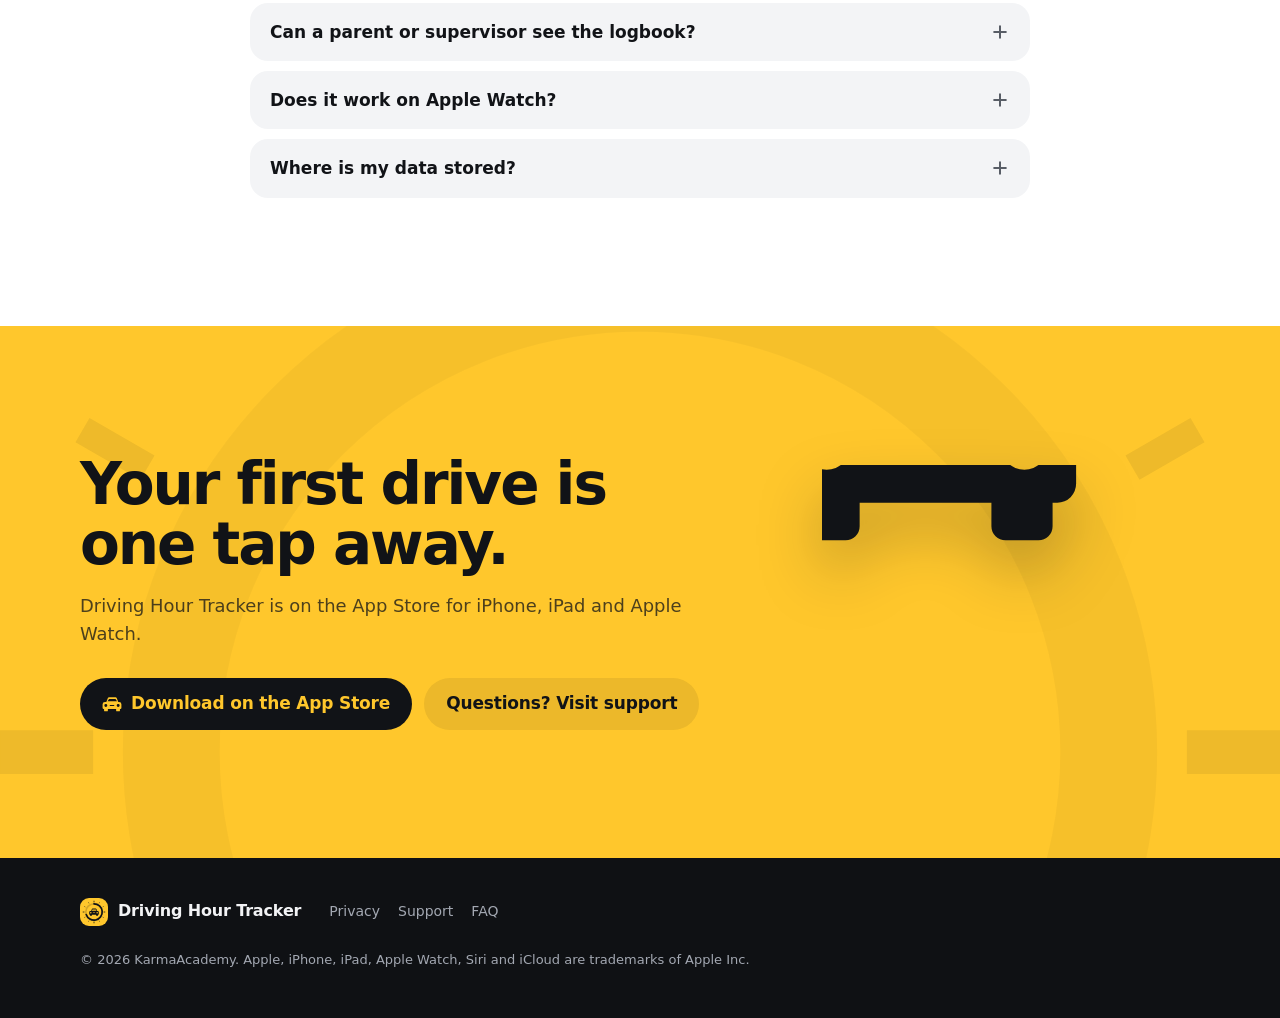
==== commit f71b5e87: "Add the iCloud sharing section and captures Work found uncommitted in the working tree when the andr" ====
--- a/index.html
+++ b/index.html
@@ -4,7 +4,7 @@
 <meta charset="utf-8">
 <meta name="viewport" content="width=device-width, initial-scale=1, viewport-fit=cover">
 <title>Driving Hour Tracker: learner driver logbook app for iPhone, iPad and Apple Watch</title>
-<meta name="description" content="Track your learner driving hours on iPhone. One tap records every supervised practice drive, night hours are worked out from sunset, routes go on the map, and a tidy PDF report is ready to share. No account, no ads.">
+<meta name="description" content="Track your learner driving hours on iPhone. One tap records every supervised practice drive, night hours are worked out from sunset, routes go on the map, and your supervisor can follow along on their own iPhone over iCloud. No account, no ads.">
 <link rel="canonical" href="https://drivinghourtracker.karmafy.com.au/">
 <meta name="theme-color" content="#FFC72C">
 <meta name="color-scheme" content="light">
@@ -13,7 +13,7 @@
 <meta property="og:type" content="website">
 <meta property="og:site_name" content="Driving Hour Tracker">
 <meta property="og:title" content="Driving Hour Tracker: the learner driver logbook that never loses a drive">
-<meta property="og:description" content="Time every supervised drive, count night hours automatically and share a tidy report. For iPhone, iPad and Apple Watch. No account, no ads.">
+<meta property="og:description" content="Time every supervised drive, count night hours automatically and share the logbook with your supervisor over iCloud. For iPhone, iPad and Apple Watch. No account, no ads.">
 <meta property="og:url" content="https://drivinghourtracker.karmafy.com.au/">
 <meta property="og:image" content="https://drivinghourtracker.karmafy.com.au/assets/img/og-image.jpg">
 <meta property="og:image:width" content="1200">
@@ -21,7 +21,7 @@
 <meta property="og:image:alt" content="Track your learner driving hours: three iPhones showing progress, a drive being recorded and the logbook.">
 <meta name="twitter:card" content="summary_large_image">
 <meta name="twitter:title" content="Driving Hour Tracker: the learner driver logbook that never loses a drive">
-<meta name="twitter:description" content="Time every supervised drive, count night hours automatically and share a tidy report. No account, no ads.">
+<meta name="twitter:description" content="Time every supervised drive, count night hours automatically and share the logbook with your supervisor. No account, no ads.">
 <meta name="twitter:image" content="https://drivinghourtracker.karmafy.com.au/assets/img/og-image.jpg">
 <link rel="icon" href="assets/icons/favicon-32.png" sizes="32x32" type="image/png">
 <link rel="apple-touch-icon" href="assets/icons/apple-touch-icon.png">
@@ -68,7 +68,7 @@
         "Siri, Shortcuts and Control Center",
         "Live Activity on the Lock Screen and in the Dynamic Island",
         "Apple Watch app with complications",
-        "Logbook sharing with a supervisor over iCloud",
+        "Logbook sharing with a supervisor over iCloud, by Apple Account email, view only or able to add drives",
         "PDF report, CSV export, backup and restore"
       ]
     },
@@ -81,7 +81,7 @@
         { "@type": "Question", "name": "How are night driving hours worked out?", "acceptedAnswer": { "@type": "Answer", "text": "The app uses sunset and sunrise at the places along your recorded route. Time after sunset counts as night and is shown inside the drive's total. You can edit the night minutes on any drive." } },
         { "@type": "Question", "name": "Will my licensing authority accept the PDF report?", "acceptedAnswer": { "@type": "Answer", "text": "The report lists every drive with its date, times, night hours and supervisor. It is for your records and doesn't replace an official logbook, app or form. Check what your licensing authority accepts before your test." } },
         { "@type": "Question", "name": "What happens if the app closes during a drive?", "acceptedAnswer": { "@type": "Answer", "text": "Every drive is written to your device every 30 seconds while recording. If the app closes, the drive is recovered at the next launch, paused at its last saved time, and marked for review so you can check the finish time." } },
-        { "@type": "Question", "name": "Can a parent or supervisor see the logbook?", "acceptedAnswer": { "@type": "Answer", "text": "Yes. Invite them from Settings and they get a live copy of the logbook over iCloud, either view only or able to add drives. They need an iCloud account and the app." } },
+        { "@type": "Question", "name": "Can a parent or supervisor see the logbook?", "acceptedAnswer": { "@type": "Answer", "text": "Yes. Open Sharing from Settings, add their Apple Account email, choose view only or can add drives, and send them the invitation link. The logbook appears under Shared with me on their iPhone or iPad and stays in step over iCloud. They need the app and an iCloud account." } },
         { "@type": "Question", "name": "Does it work on Apple Watch?", "acceptedAnswer": { "@type": "Answer", "text": "Yes. The watch app shows your hours, lets you pick a supervisor, and starts, pauses and finishes drives while your iPhone is nearby. Complications show progress and a Start button." } },
         { "@type": "Question", "name": "Where is my data stored?", "acceptedAnswer": { "@type": "Answer", "text": "On your device, in the app's own database, and in your own iCloud account when you're signed in to iCloud. If you share a logbook, the people you invite get a copy through iCloud too. There are no accounts with us, no analytics and no ads." } }
       ]
@@ -116,6 +116,7 @@
     <symbol id="i-bell" viewBox="0 0 24 24"><path fill="none" stroke="currentColor" stroke-width="2" stroke-linecap="round" stroke-linejoin="round" d="M6 16V11a6 6 0 0 1 12 0v5l1.5 2h-15zM10 20a2 2 0 0 0 4 0"/></symbol>
     <symbol id="i-plus" viewBox="0 0 24 24"><path d="M12 5v14M5 12h14" fill="none" stroke="currentColor" stroke-width="2.4" stroke-linecap="round"/></symbol>
     <symbol id="i-book" viewBox="0 0 24 24"><path fill="none" stroke="currentColor" stroke-width="2" stroke-linejoin="round" d="M5 4.5h11a2 2 0 0 1 2 2v13H7a2 2 0 0 1-2-2zM5 17.5a2 2 0 0 1 2-2h11"/></symbol>
+    <symbol id="i-person" viewBox="0 0 24 24"><g fill="none" stroke="currentColor" stroke-width="2" stroke-linecap="round" stroke-linejoin="round"><circle cx="12" cy="12" r="9.2"/><circle cx="12" cy="10" r="3"/><path d="M6.3 18.6c1.3-2.2 3.3-3.4 5.7-3.4s4.4 1.2 5.7 3.4"/></g></symbol>
     <symbol id="i-mic" viewBox="0 0 24 24"><g fill="none" stroke="currentColor" stroke-width="2" stroke-linecap="round"><rect x="9" y="3" width="6" height="11" rx="3"/><path d="M5.5 11a6.5 6.5 0 0 0 13 0M12 17.5V21M9 21h6"/></g></symbol>
   </defs>
 </svg>
@@ -129,6 +130,7 @@
     <nav class="nav-links" aria-label="Sections">
       <a href="#how">How it works</a>
       <a href="#features">Features</a>
+      <a href="#sharing">Sharing</a>
       <a href="#devices">Devices</a>
       <a href="#faq">FAQ</a>
       <a href="support/">Support</a>
@@ -154,7 +156,7 @@
         <span class="line"><span>driving hours.</span></span>
         <span class="line"><span>Never lose a <em class="mark">drive</em>.</span></span>
       </h1>
-      <p class="lede">Driving Hour Tracker is a learner driver logbook for iPhone. One tap times each supervised practice drive, night hours are worked out from sunset, every route goes on the map, and a tidy PDF report is always ready.</p>
+      <p class="lede">Driving Hour Tracker is a learner driver logbook for iPhone. One tap times each supervised practice drive, night hours are worked out from sunset, every route goes on the map, and a tidy PDF report is always ready. Invite your supervisor and they see every drive on their own iPhone.</p>
       <div class="actions">
         <a class="btn btn-plate" id="heroCta" href="https://apps.apple.com/app/id6819568713"><svg class="i" width="20" height="20"><use href="#i-car"/></svg>Download on the App Store</a>
         <a class="btn btn-ghost" href="#how">See a drive, start to finish</a>
@@ -472,13 +474,14 @@
       <article class="tile t-share" data-reveal>
         <div class="tile-copy">
           <h3>Invite your supervisor</h3>
-          <p>They get a live copy over iCloud, view only or able to add drives. Inviting is optional; a supervisor can also be just a name on your drives.</p>
+          <p>Add their Apple Account email and send them the link. They get a live copy over iCloud, view only or able to add drives. Inviting is optional; a supervisor can also be just a name on your drives.</p>
+          <div class="chip-row"><a class="chip" href="#sharing">How sharing works<svg class="i" width="16" height="16"><use href="#i-chevron"/></svg></a></div>
         </div>
         <div class="tile-art">
           <div class="people" data-stagger>
             <div class="person"><span class="avatar plate">M</span><span><b>Maya</b><small>You · Owner</small></span></div>
-            <div class="person"><span class="avatar">S</span><span><b>Sam</b><small><svg class="i" width="14" height="14"><use href="#i-lock"/></svg>View only</small></span></div>
-            <div class="person"><span class="avatar">J</span><span><b>Jordan</b><small>Can add and edit drives</small></span></div>
+            <div class="person"><span class="avatar">S</span><span><b>Sam</b><small>Can add and edit drives</small></span></div>
+            <div class="person"><span class="avatar">J</span><span><b>Jordan</b><small><svg class="i" width="14" height="14"><use href="#i-lock"/></svg>View only</small></span></div>
             <div class="person cloud"><span class="avatar icloud"><svg class="i" width="22" height="22"><use href="#i-cloud"/></svg></span><span><b>iCloud</b><small class="ok"><svg class="i" width="13" height="13"><use href="#i-check"/></svg>Signed in. Changes sync automatically.</small></span></div>
           </div>
         </div>
@@ -517,6 +520,49 @@
       </article>
 
     </div>
+  </div>
+</section>
+
+<!-- ============================== SHARING ============================== -->
+<section class="sharing" id="sharing" aria-labelledby="sharing-title">
+  <div class="wrap">
+    <p class="eyebrow light" data-reveal>Sharing</p>
+    <h2 id="sharing-title" class="display-2" data-reveal>Invite your supervisor. They see every drive, live.</h2>
+    <p class="section-lede" data-reveal>Add their Apple Account email and send them the link. The whole logbook appears on their iPhone or iPad over iCloud and stays in step as drives are saved. Give them view only, or let them add and edit drives.</p>
+  </div>
+  <div class="wrap share-stage" data-reveal>
+    <figure class="share-phone">
+      <div class="iphone">
+        <div class="body"><div class="edge"></div><div class="bezel"></div>
+          <div class="screen dark"><img src="assets/img/iphone-sharing-owner.webp" width="440" height="956" alt="The learner's Sharing screen: Maya's logbook, You as owner, Sam who can add and edit drives, and an Invite someone card asking for an Apple Account email" loading="lazy"><div class="island"></div></div>
+        </div>
+      </div>
+      <figcaption><b>The learner's iPhone</b><span>Invite by Apple Account email. View only, or can add drives.</span></figcaption>
+    </figure>
+    <div class="share-link" aria-hidden="true">
+      <span class="share-dots"><i></i><i></i><i></i><i></i><i></i></span>
+      <span class="share-pill"><svg class="i" width="22" height="22"><use href="#i-cloud"/></svg>Live over iCloud</span>
+      <span class="share-dots"><i></i><i></i><i></i><i></i><i></i></span>
+    </div>
+    <figure class="share-phone">
+      <div class="iphone">
+        <div class="body"><div class="edge"></div><div class="bezel"></div>
+          <div class="screen dark"><img src="assets/img/iphone-sharing-supervisor.webp" width="440" height="956" alt="The supervisor's Sharing screen: Maya shared this logbook with you, Maya as owner, Sam as you with edit access, Participants and Leave this logbook" loading="lazy"><div class="island"></div></div>
+        </div>
+      </div>
+      <div class="shared-row" aria-hidden="true">
+        <small>Shared with me</small>
+        <div class="row"><span class="avatar">M</span><span class="t"><b>Maya’s logbook</b><em><svg class="i" width="14" height="14"><use href="#i-person"/></svg>Shared by Maya</em></span><svg class="i tick" width="20" height="20"><use href="#i-check"/></svg></div>
+      </div>
+      <figcaption><b>The supervisor's iPhone</b><span>The same logbook under Shared with me, every drive as it's saved.</span></figcaption>
+    </figure>
+  </div>
+  <div class="wrap">
+    <ol class="share-steps" data-reveal data-stagger>
+      <li><span class="num">1</span><h3>Add their email</h3><p>Open Sharing from Settings and type the Apple Account email they sign in to iCloud with. Choose view only or can add drives.</p></li>
+      <li><span class="num">2</span><h3>Send the link</h3><p>The invitation link opens only for the people you added. They need the app and iCloud, nothing else: there's still no account with us.</p></li>
+      <li><span class="num">3</span><h3>They follow along</h3><p>The logbook shows up under Shared with me on their device, routes and night hours included. They can leave any time, and you keep the logbook.</p></li>
+    </ol>
   </div>
 </section>
 
@@ -589,7 +635,7 @@
       <details class="faq-item"><summary>How are night driving hours worked out?<svg class="i" width="20" height="20"><use href="#i-plus"/></svg></summary><div class="answer"><p>The app uses sunset and sunrise at the places along your recorded route. Time after sunset counts as night and is shown inside the drive's total. You can edit the night minutes on any drive, and a drive with no route is flagged so you can add them.</p></div></details>
       <details class="faq-item"><summary>Will my licensing authority accept the PDF report?<svg class="i" width="20" height="20"><use href="#i-plus"/></svg></summary><div class="answer"><p>The report lists every drive with its date, times, night hours and supervisor. It is for your records and doesn't replace an official logbook, app or form. Check what your licensing authority accepts before your test.</p></div></details>
       <details class="faq-item"><summary>What happens if the app closes during a drive?<svg class="i" width="20" height="20"><use href="#i-plus"/></svg></summary><div class="answer"><p>Every drive is written to your device every 30 seconds while recording. If the app closes, the drive is recovered at the next launch, paused at its last saved time, and marked for review so you can check the finish time. If a save ever fails, the recording stays on the device and you can share a recovery file.</p></div></details>
-      <details class="faq-item"><summary>Can a parent or supervisor see the logbook?<svg class="i" width="20" height="20"><use href="#i-plus"/></svg></summary><div class="answer"><p>Yes. Invite them from Settings and they get a live copy of the logbook over iCloud, either view only or able to add drives. They need an iCloud account and the app. Adding a supervisor's name alone doesn't share anything.</p></div></details>
+      <details class="faq-item"><summary>Can a parent or supervisor see the logbook?<svg class="i" width="20" height="20"><use href="#i-plus"/></svg></summary><div class="answer"><p>Yes. Open Sharing from Settings, add their Apple Account email, choose view only or can add drives, and send them the invitation link. The logbook appears under Shared with me on their iPhone or iPad and stays in step over iCloud. They need the app and an iCloud account. Adding a supervisor's name alone doesn't share anything. <a href="#sharing">See how sharing works</a>.</p></div></details>
       <details class="faq-item"><summary>Does it work on Apple Watch?<svg class="i" width="20" height="20"><use href="#i-plus"/></svg></summary><div class="answer"><p>Yes. The watch app shows your hours, lets you pick a supervisor, and starts, pauses and finishes drives while your iPhone is nearby. Complications show progress and a Start button.</p></div></details>
       <details class="faq-item"><summary>Where is my data stored?<svg class="i" width="20" height="20"><use href="#i-plus"/></svg></summary><div class="answer"><p>On your device, in the app's own database, and in your own iCloud account when you're signed in to iCloud. If you share a logbook, the people you invite get a copy through iCloud too. There are no accounts with us, no analytics and no ads. See the <a href="privacy/">privacy policy</a>.</p></div></details>
     </div>
--- a/assets/css/site.css
+++ b/assets/css/site.css
@@ -69,6 +69,7 @@
 .chip b { font-weight: 700; }
 .chip.plate { background: var(--plate); color: var(--onPlate); box-shadow: 0 16px 30px -18px rgba(10, 12, 16, .5); }
 .chip-row { display: flex; flex-wrap: wrap; gap: 8px; margin-top: 16px; }
+a.chip { text-decoration: none; transition: transform .3s var(--ease-out), box-shadow .3s var(--ease-out); } a.chip:hover { transform: translateY(-1px); box-shadow: 0 12px 24px -12px rgba(10, 12, 16, .3); }
 
 .row-card { display: flex; align-items: center; gap: 14px; background: var(--card); border-radius: 18px; padding: 14px 18px 14px 14px; box-shadow: var(--shadow); min-width: 250px; max-width: 330px; }
 .row-card strong { display: block; font-size: 16px; line-height: 1.25; }
@@ -509,4 +510,46 @@
   .ring .arc { stroke-dashoffset: calc(1 - var(--pct)); }
   .horizon .h-sun { transform: translateY(80px); } .horizon::after { opacity: .92; } .horizon .h-moon { opacity: 1; transform: none; }
   #watchScreen img:nth-child(2) { opacity: 1; }
-}
+  .shared-row { opacity: 1; translate: none; }
+  .share-dots i { animation: none; opacity: .6; }
+}
+
+/* ============================== SHARING ============================== */
+/* Two real Dark Mode captures: the learner inviting Sam, and Sam's copy of Maya's logbook. */
+.sharing { background: var(--dGround); color: var(--dInk); padding: clamp(72px, 10vw, 140px) 0; overflow: hidden; }
+.sharing .section-lede { color: var(--dInk2); }
+.iphone .screen.dark { background: #080A0B; }
+.share-stage { display: grid; grid-template-columns: 1fr; gap: 28px; align-items: start; justify-items: center; margin-top: 48px; }
+.share-phone { position: relative; display: flex; flex-direction: column; align-items: center; gap: 18px; max-width: 100%; }
+.share-phone .iphone { --k: .6; }
+.share-phone figcaption { text-align: center; font-size: 14px; color: var(--dInk2); max-width: 30ch; }
+.share-phone figcaption b { display: block; color: var(--dInk); font-size: 15px; margin-bottom: 4px; }
+.share-link { display: flex; align-items: center; justify-content: center; gap: 10px; }
+.share-pill { display: inline-flex; align-items: center; gap: 9px; height: 44px; padding: 0 18px; border-radius: 22px; background: var(--plate); color: var(--onPlate); font-weight: 650; font-size: 15px; white-space: nowrap; box-shadow: 0 20px 36px -20px rgba(255, 199, 44, .55); }
+.share-dots { display: flex; gap: 8px; }
+.share-dots i { width: 8px; height: 8px; border-radius: 50%; background: var(--plate); opacity: .25; animation: share-dot 2.4s ease-in-out infinite; }
+.share-dots i:nth-child(2) { animation-delay: .25s; } .share-dots i:nth-child(3) { animation-delay: .5s; } .share-dots i:nth-child(4) { animation-delay: .75s; } .share-dots i:nth-child(5) { animation-delay: 1s; }
+.share-dots:last-child i:nth-child(1) { animation-delay: 1.25s; } .share-dots:last-child i:nth-child(2) { animation-delay: 1.5s; } .share-dots:last-child i:nth-child(3) { animation-delay: 1.75s; } .share-dots:last-child i:nth-child(4) { animation-delay: 2s; } .share-dots:last-child i:nth-child(5) { animation-delay: 2.25s; }
+@keyframes share-dot { 0%, 100% { opacity: .25; transform: scale(1); } 20% { opacity: 1; transform: scale(1.25); } }
+.shared-row { position: absolute; left: 50%; bottom: 92px; transform: translateX(-50%); width: min(320px, 88vw); background: #0F1014; border-radius: 20px; padding: 12px 14px 12px; box-shadow: 0 30px 60px -18px rgba(0, 0, 0, .8), 0 0 0 1px rgba(255, 255, 255, .06); color: var(--dInk); opacity: 0; translate: 0 14px; transition: opacity .8s var(--ease) .5s, translate .8s var(--ease) .5s; }
+[data-reveal].in .shared-row { opacity: 1; translate: 0 0; }
+.shared-row small { display: block; font-size: 12px; font-weight: 600; letter-spacing: .04em; text-transform: uppercase; color: var(--dInk2); margin: 0 0 8px 6px; }
+.shared-row .row { display: flex; align-items: center; gap: 12px; background: #1C1D21; border-radius: 14px; padding: 12px 14px; }
+.shared-row .avatar { width: 32px; height: 32px; font-size: 13px; background: #23272C; color: var(--dInk2); }
+.shared-row .t b { display: block; font-size: 15px; line-height: 1.25; }
+.shared-row .t em { display: inline-flex; align-items: center; gap: 5px; font-style: normal; font-size: 13px; color: var(--dInk2); }
+.shared-row .tick { margin-left: auto; color: var(--dInk); }
+.share-steps { list-style: none; padding: 0; margin: 56px 0 0; display: grid; grid-template-columns: 1fr; gap: 16px; }
+.share-steps li { background: var(--dCard); border: 1px solid var(--dSep); border-radius: var(--radius); padding: 24px 24px 26px; }
+.share-steps .num { display: inline-grid; place-items: center; width: 34px; height: 34px; border-radius: 10px; background: var(--plate); color: var(--onPlate); font-weight: 800; font-size: 16px; }
+.share-steps h3 { font-size: 20px; letter-spacing: -.02em; margin-top: 14px; line-height: 1.2; }
+.share-steps p { color: var(--dInk2); margin-top: 8px; font-size: 15px; }
+@media (min-width: 720px) {
+  .share-stage { grid-template-columns: 1fr auto 1fr; gap: 24px; }
+  .share-link { flex-direction: column; align-self: center; margin-top: 180px; }
+  .share-dots { flex-direction: column; }
+  .share-phone .iphone { --k: .5; }
+  .shared-row { width: min(280px, 88vw); bottom: 84px; }
+  .share-steps { grid-template-columns: repeat(3, 1fr); gap: 20px; }
+}
+@media (min-width: 1080px) { .share-stage { gap: 32px; } .share-phone .iphone { --k: .66; } .share-link { margin-top: 240px; } .shared-row { width: 320px; bottom: 92px; } }
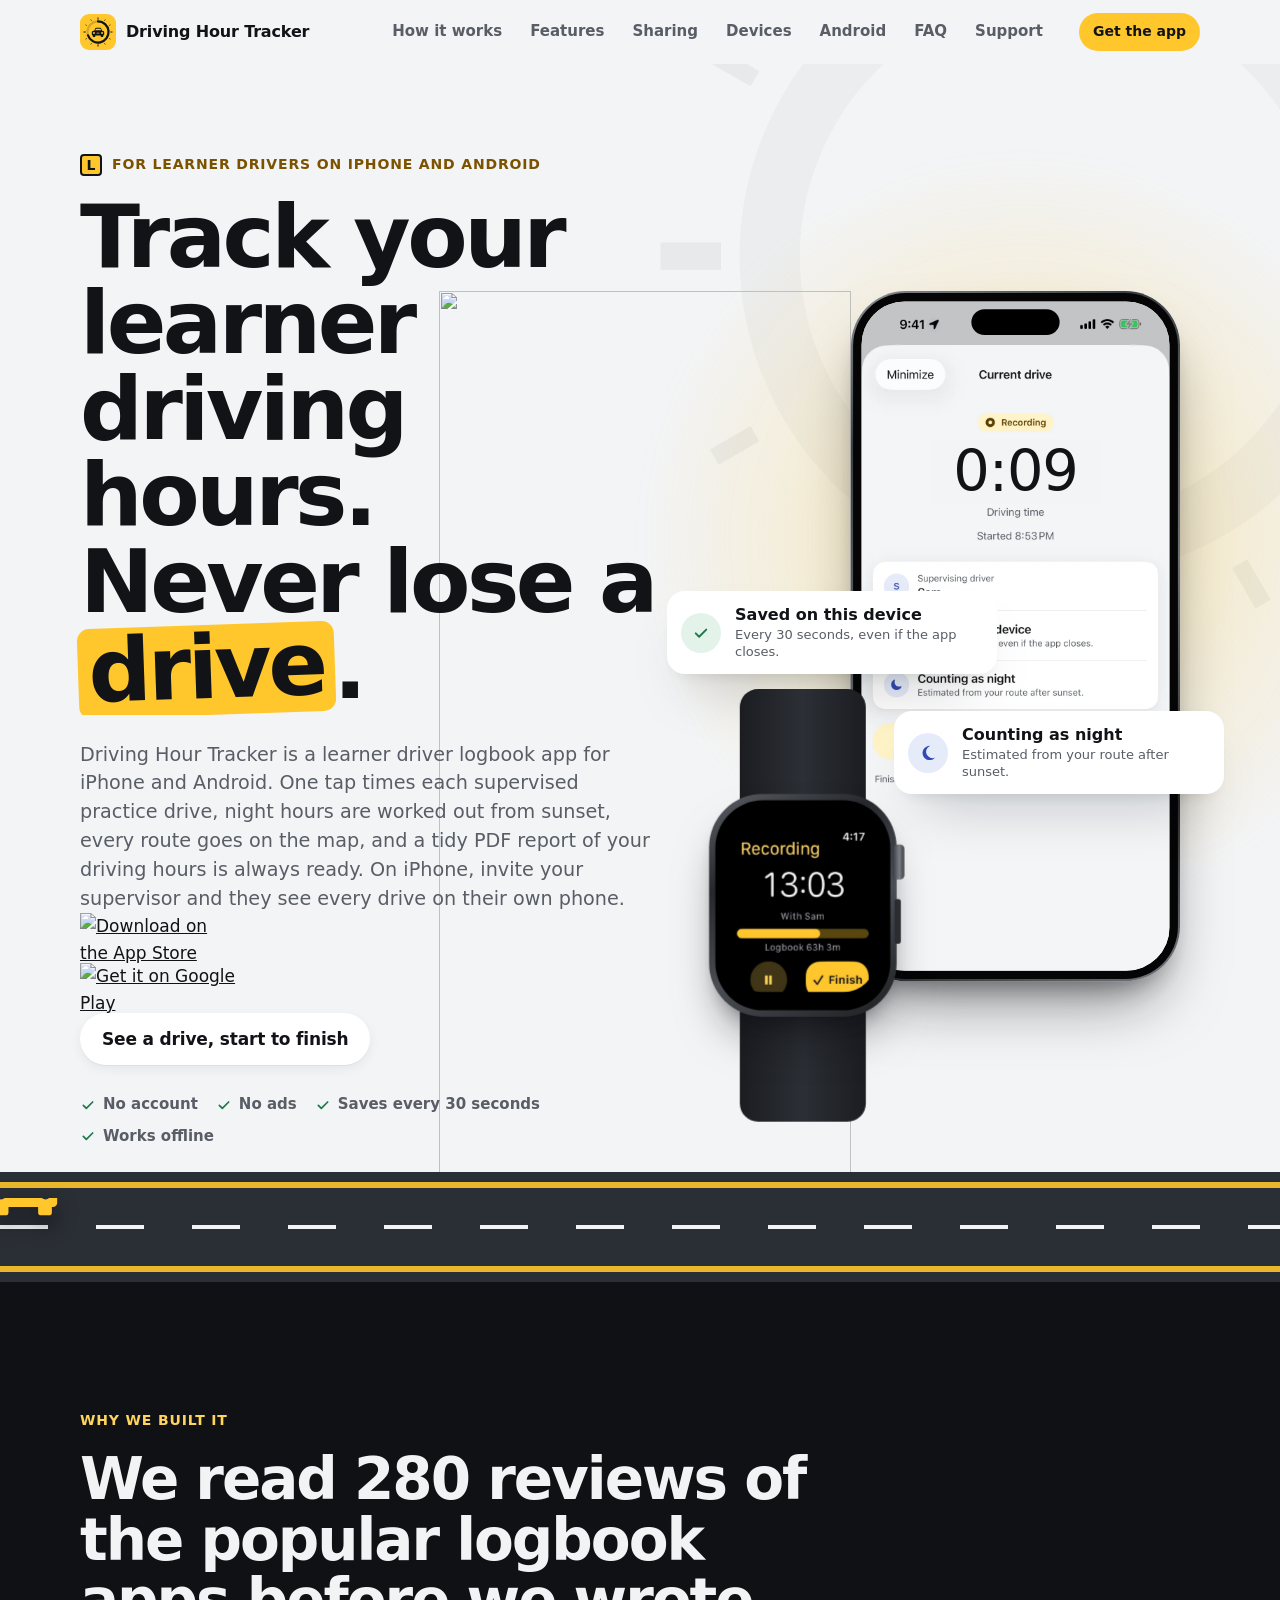
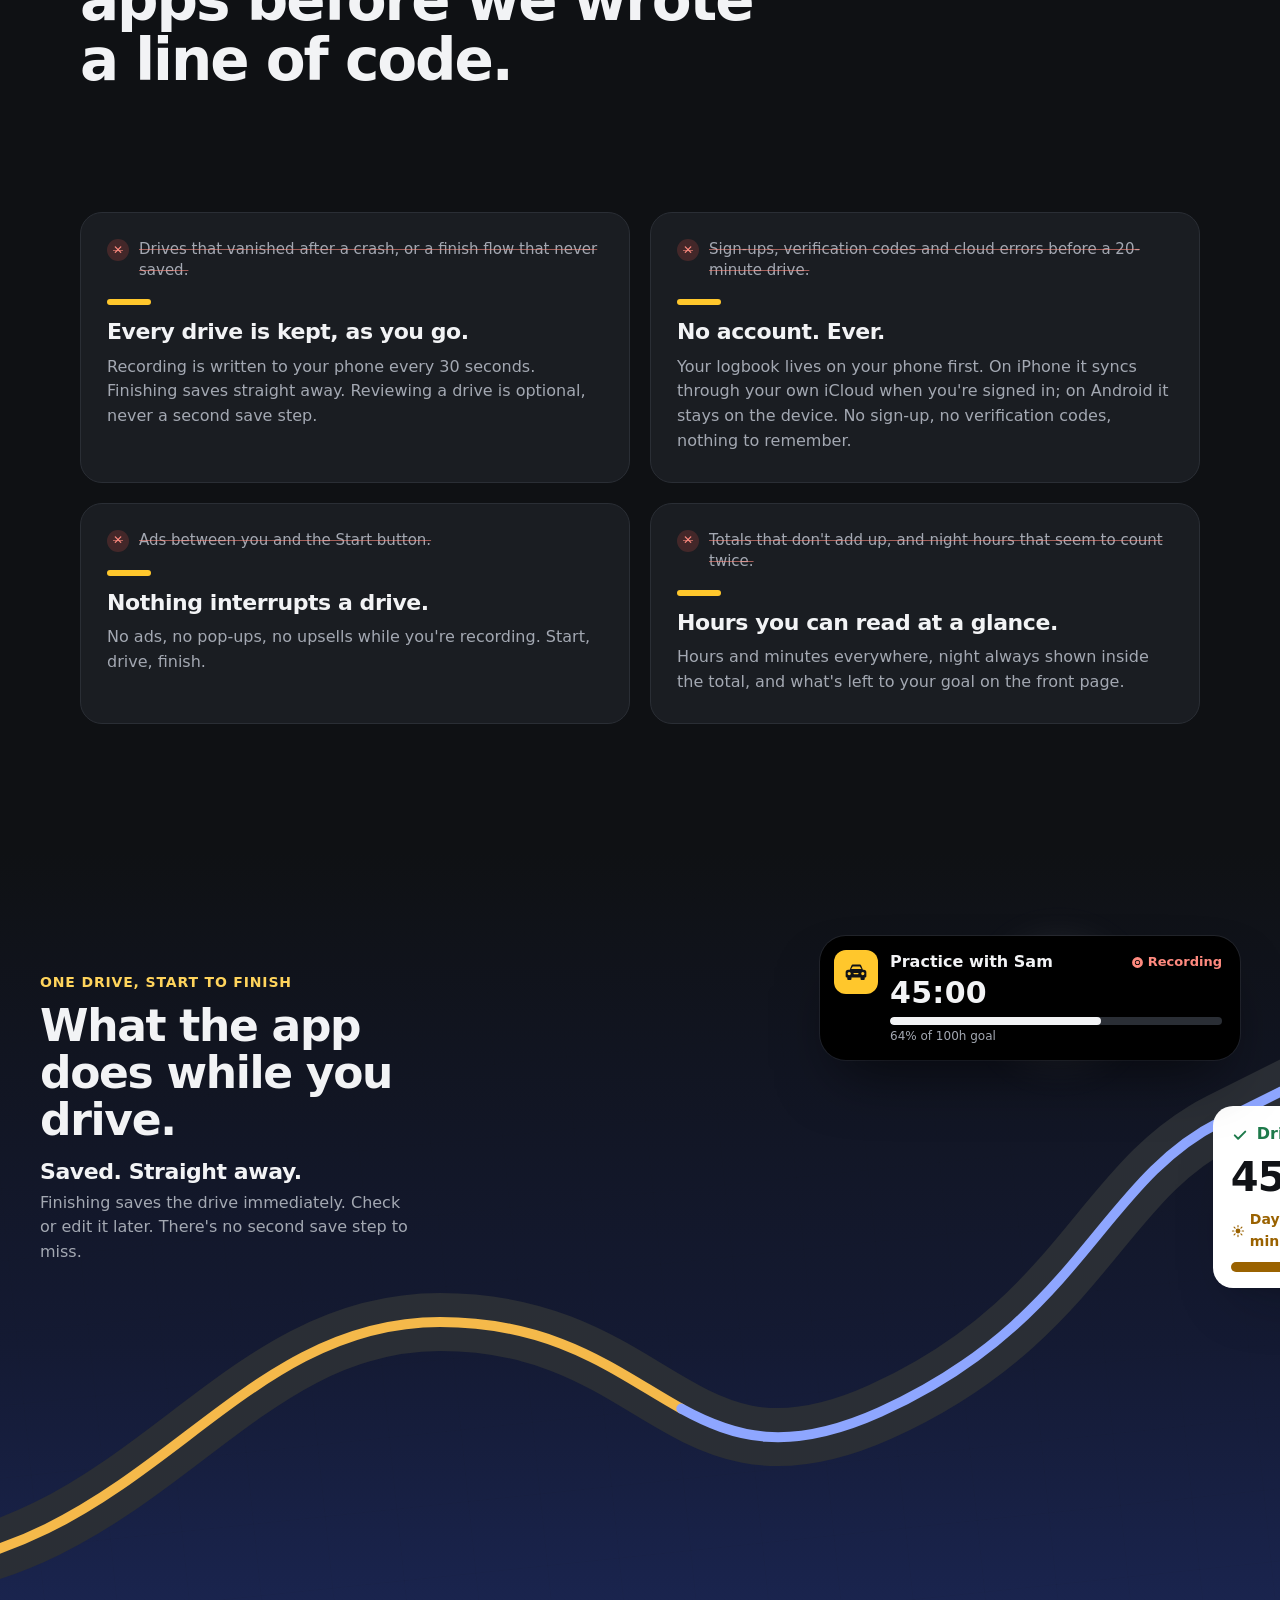
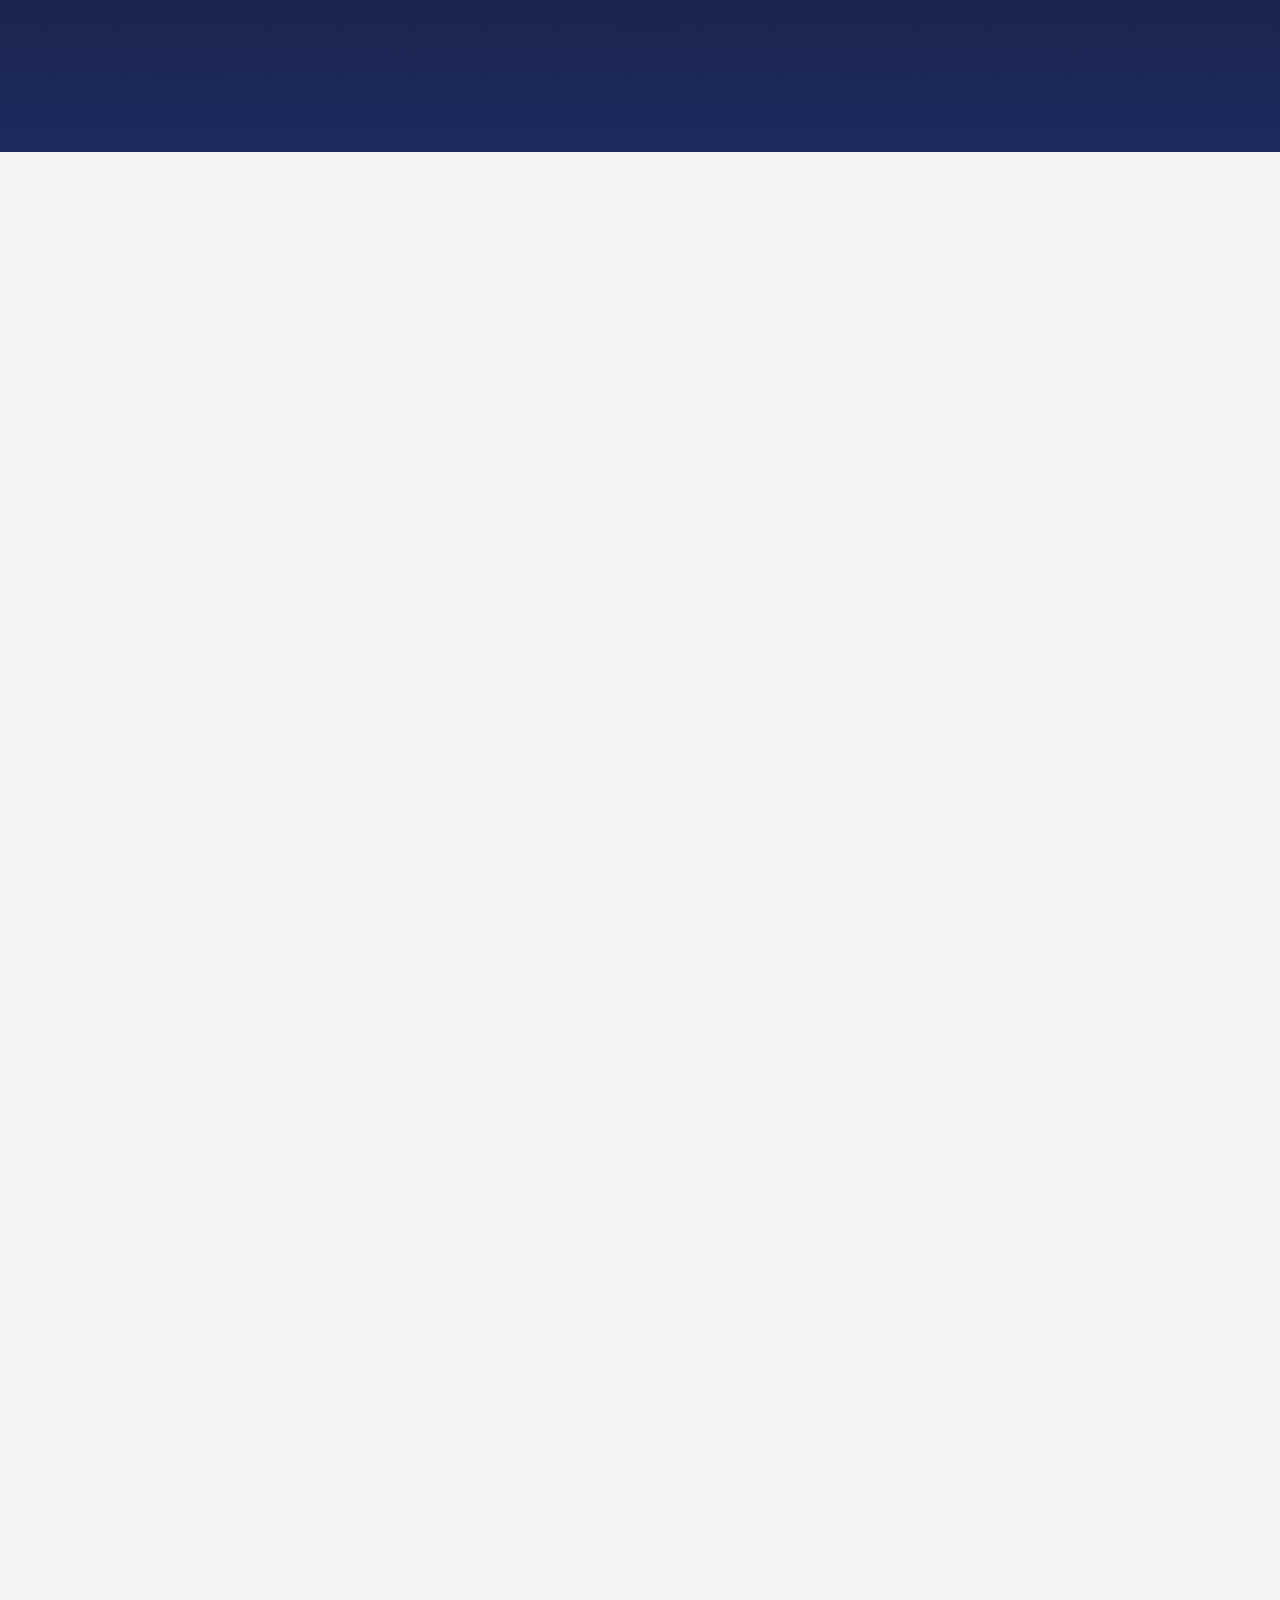
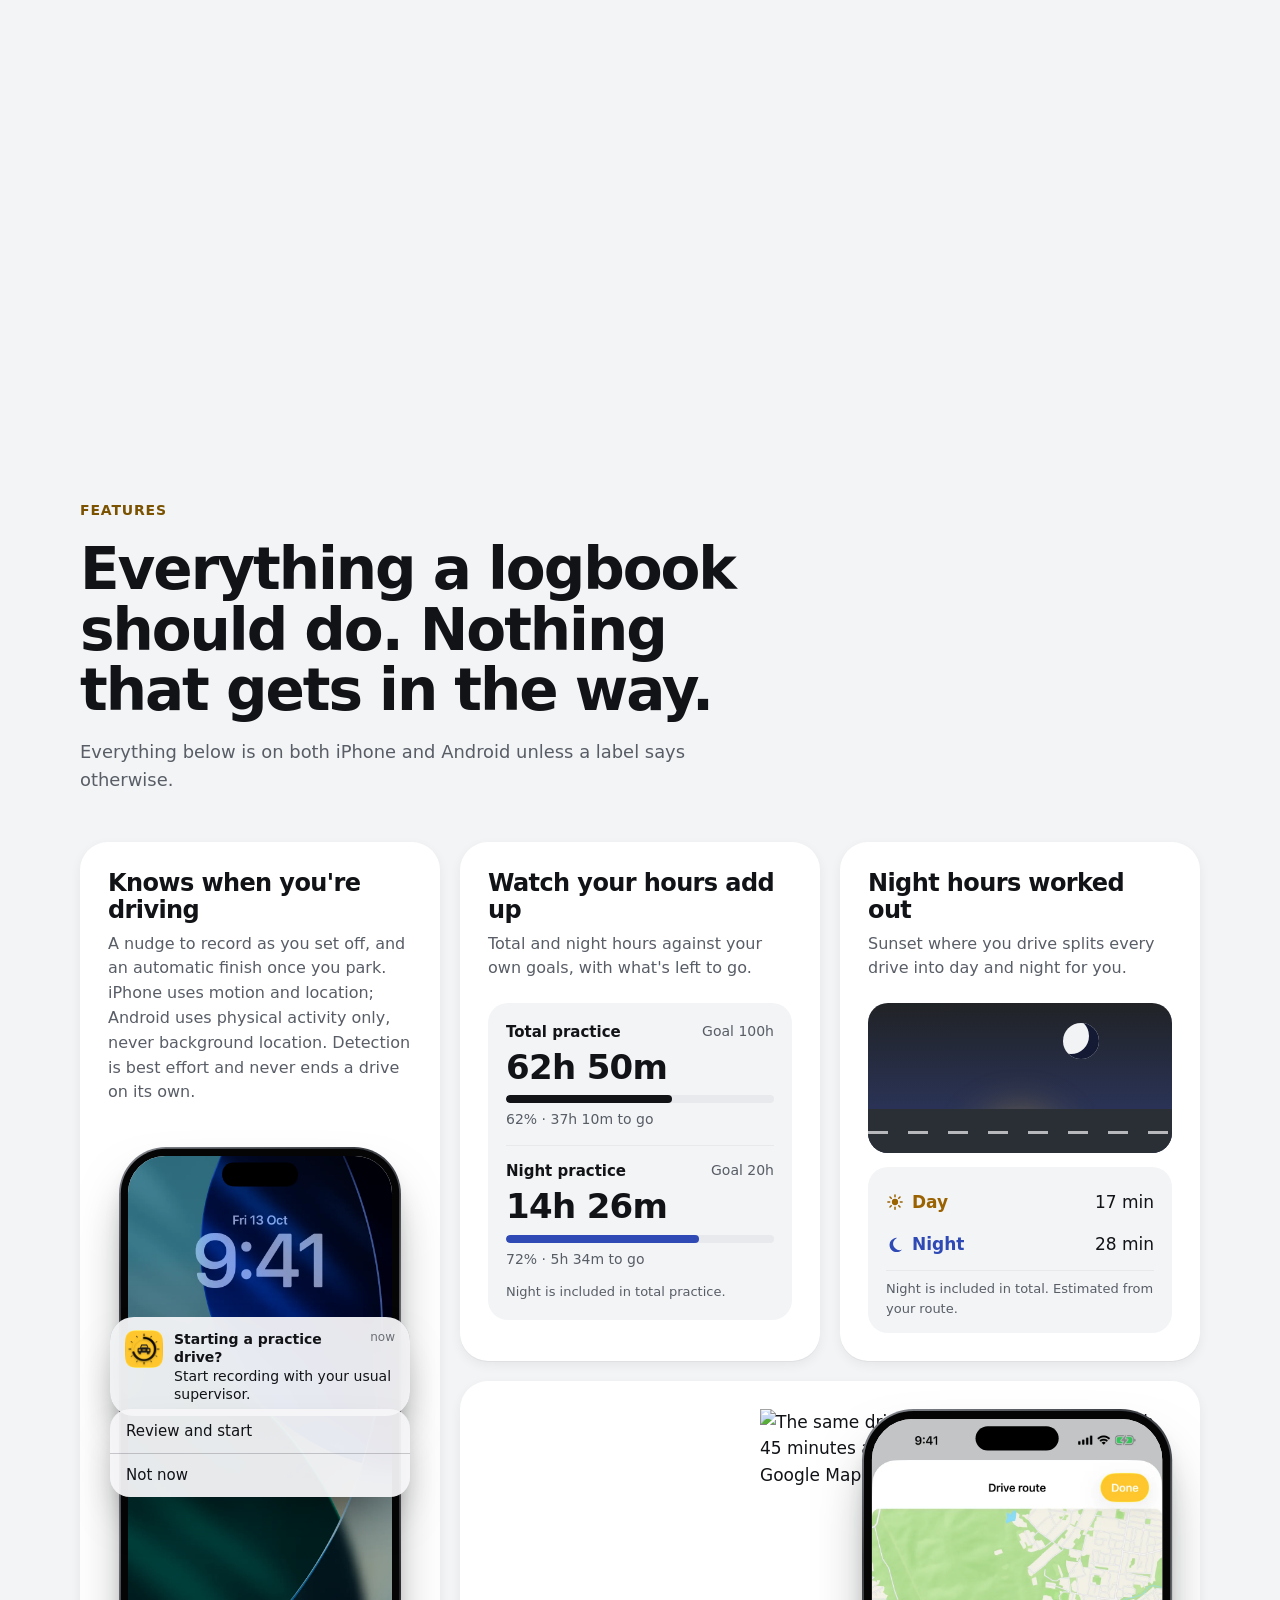
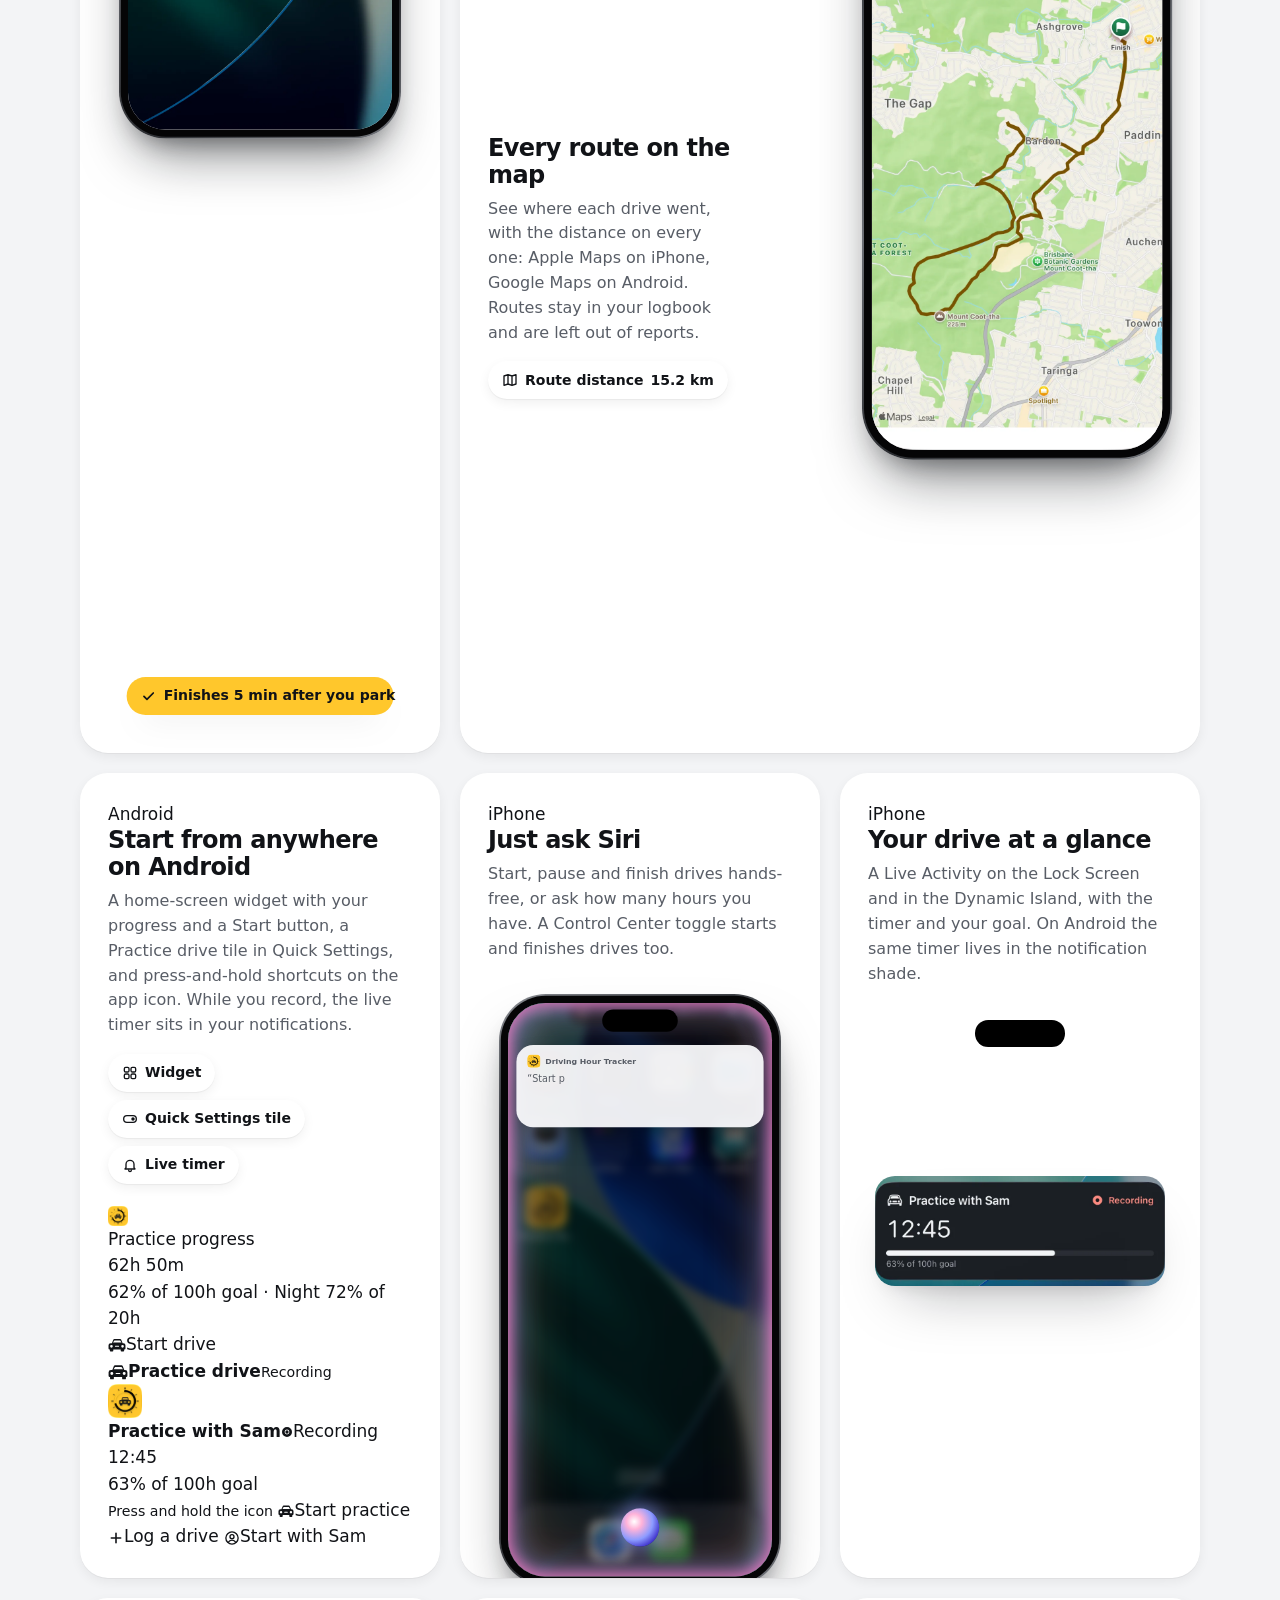
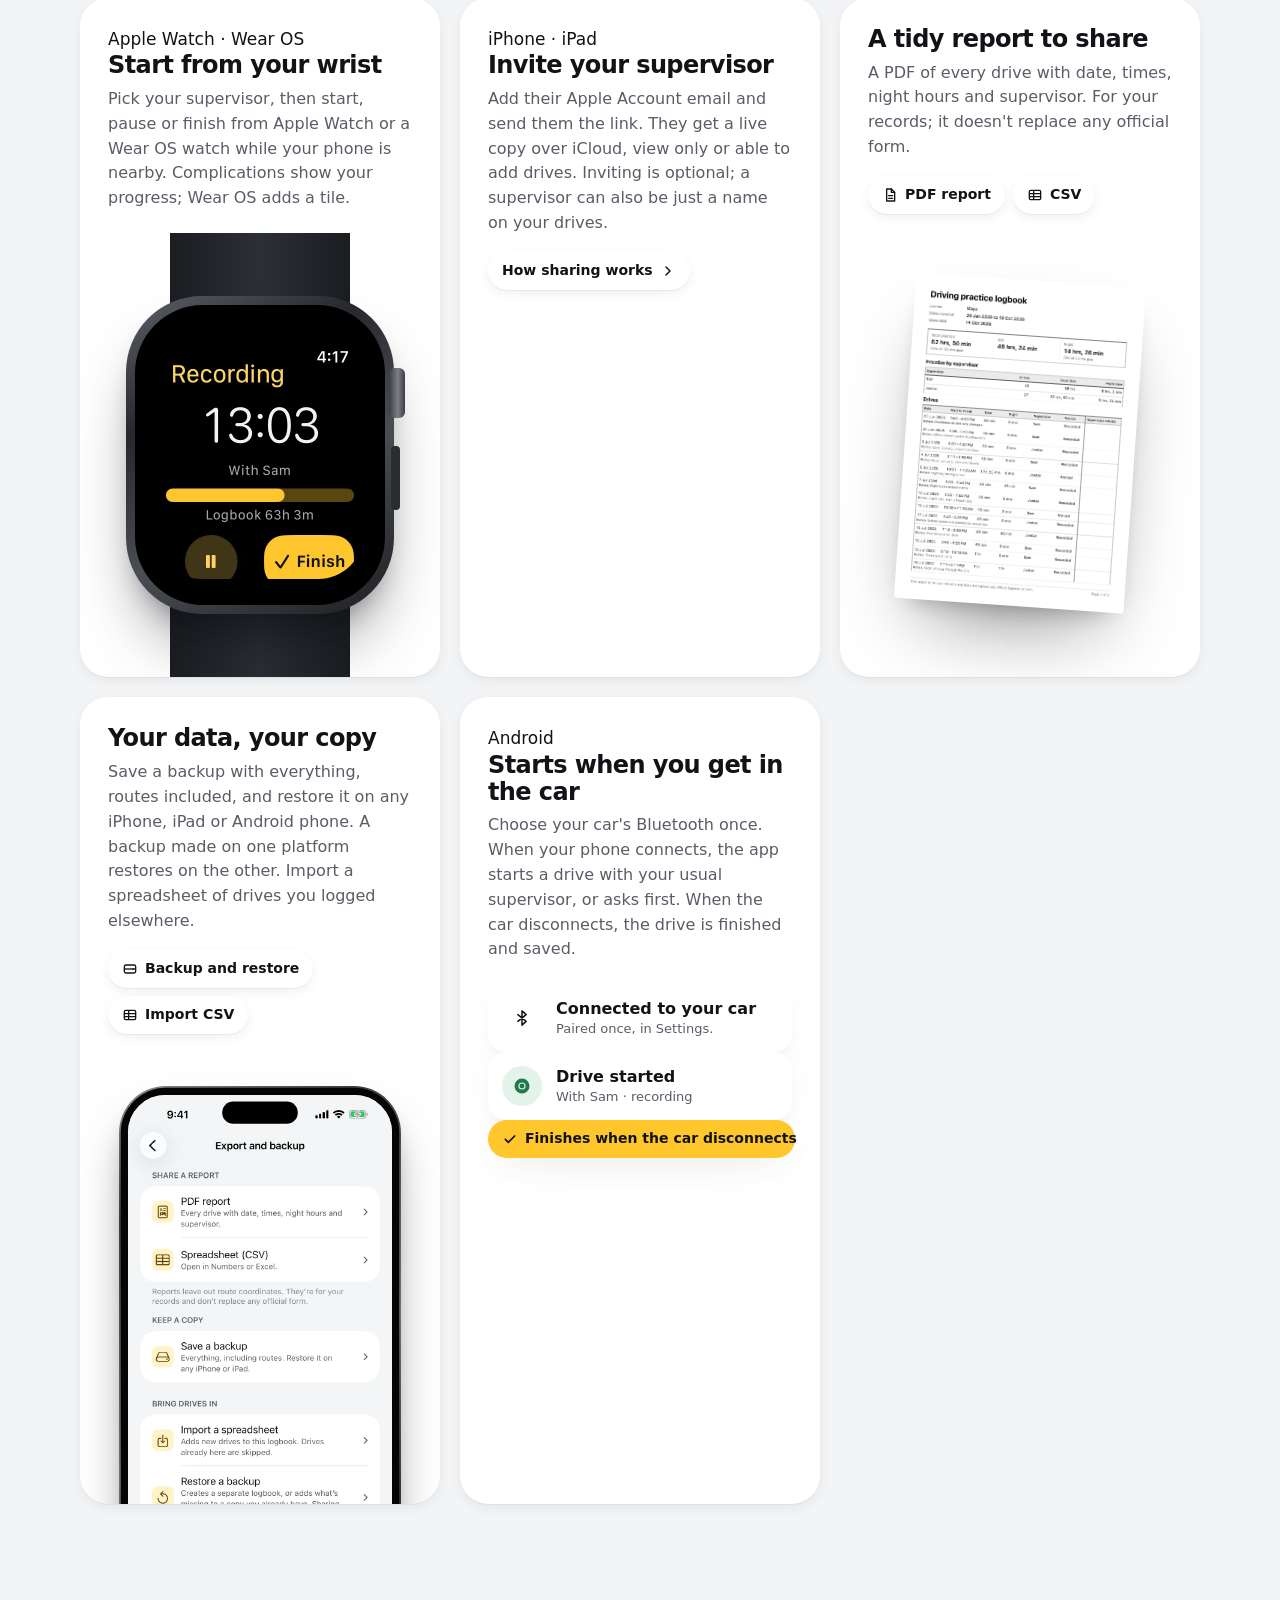
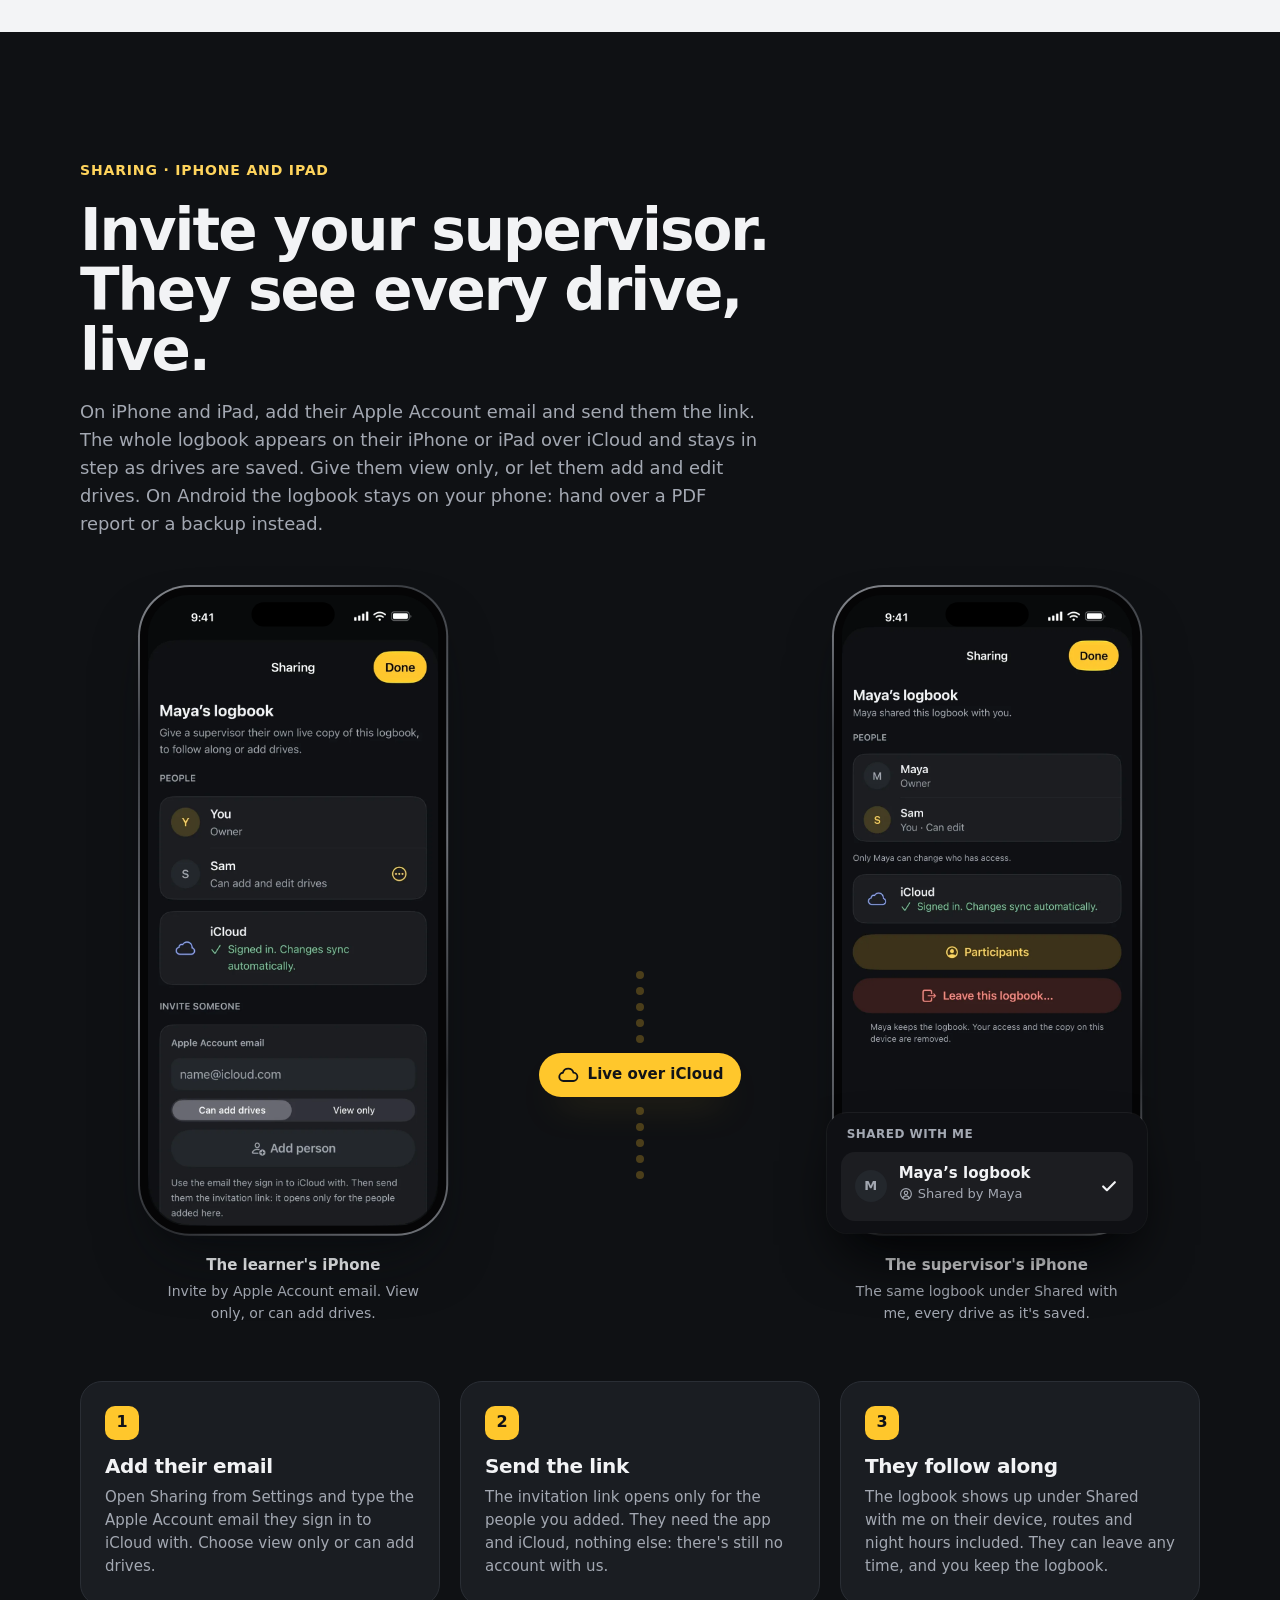
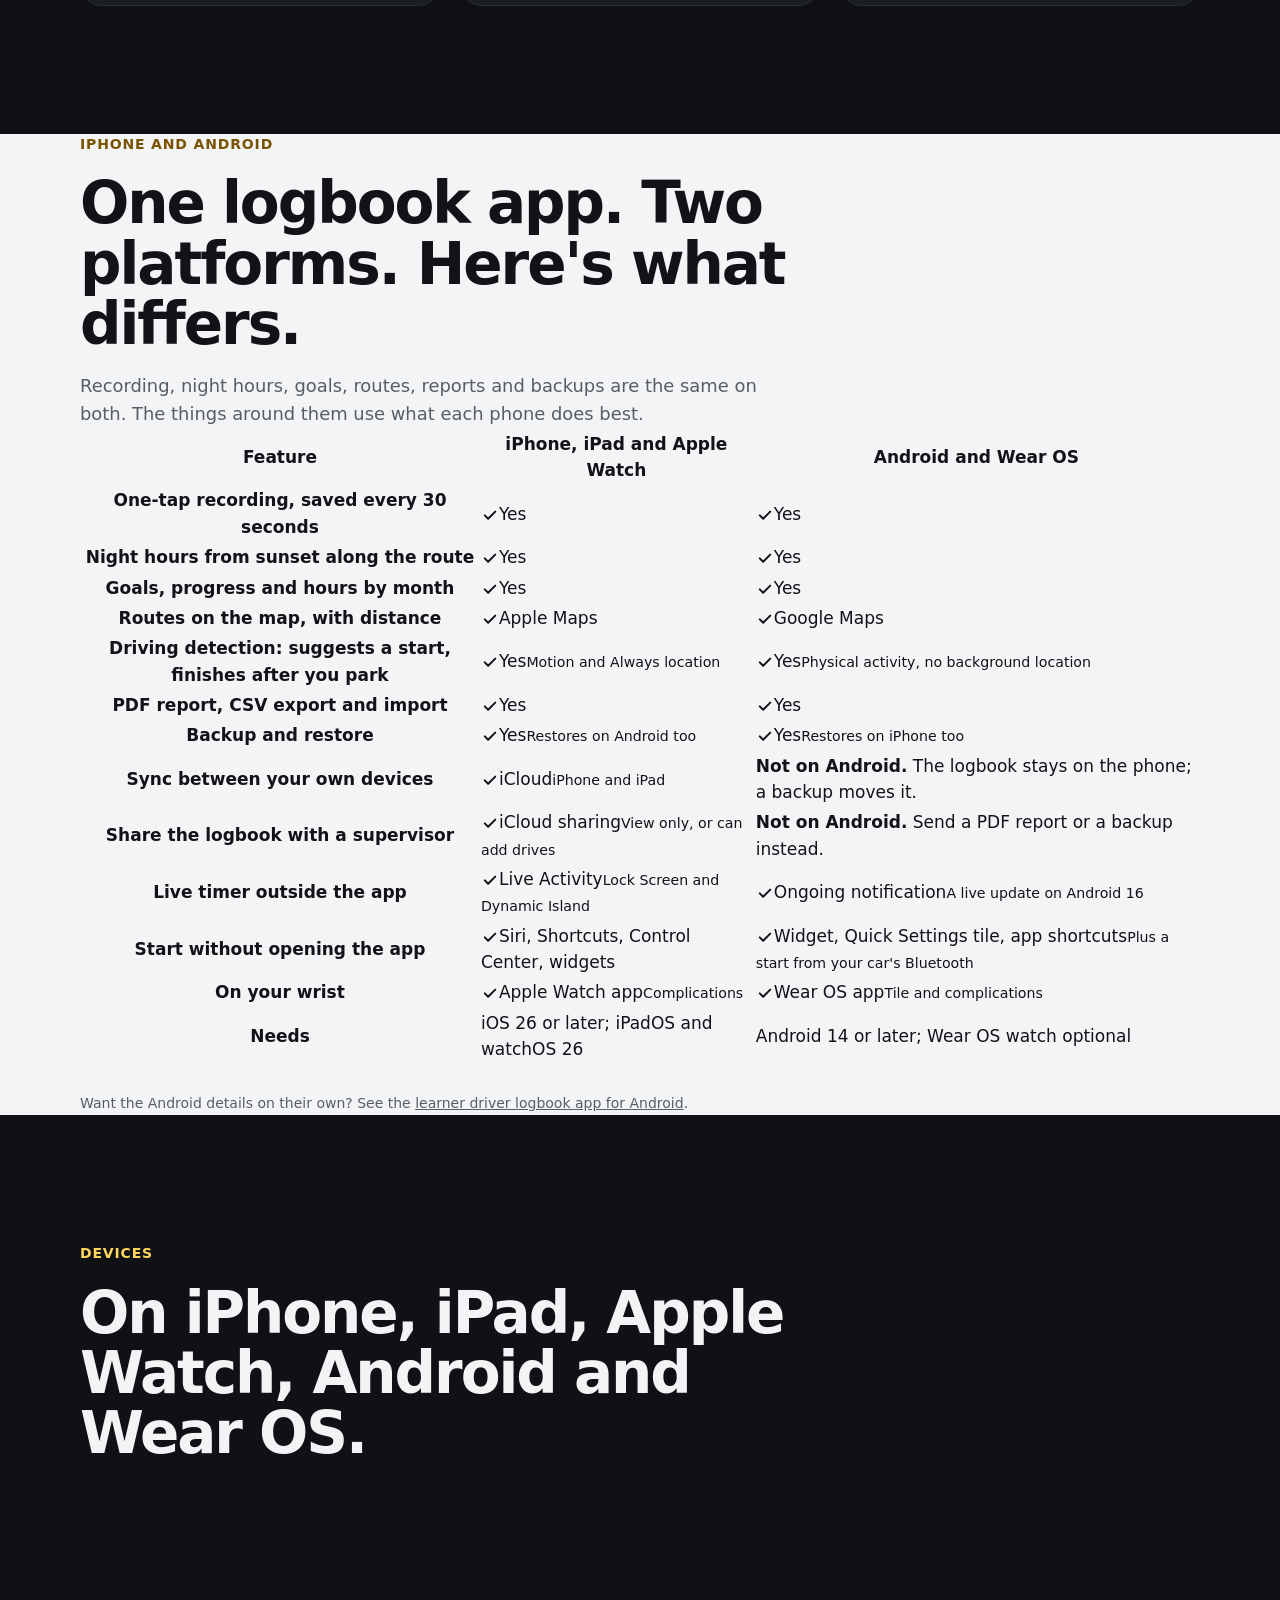
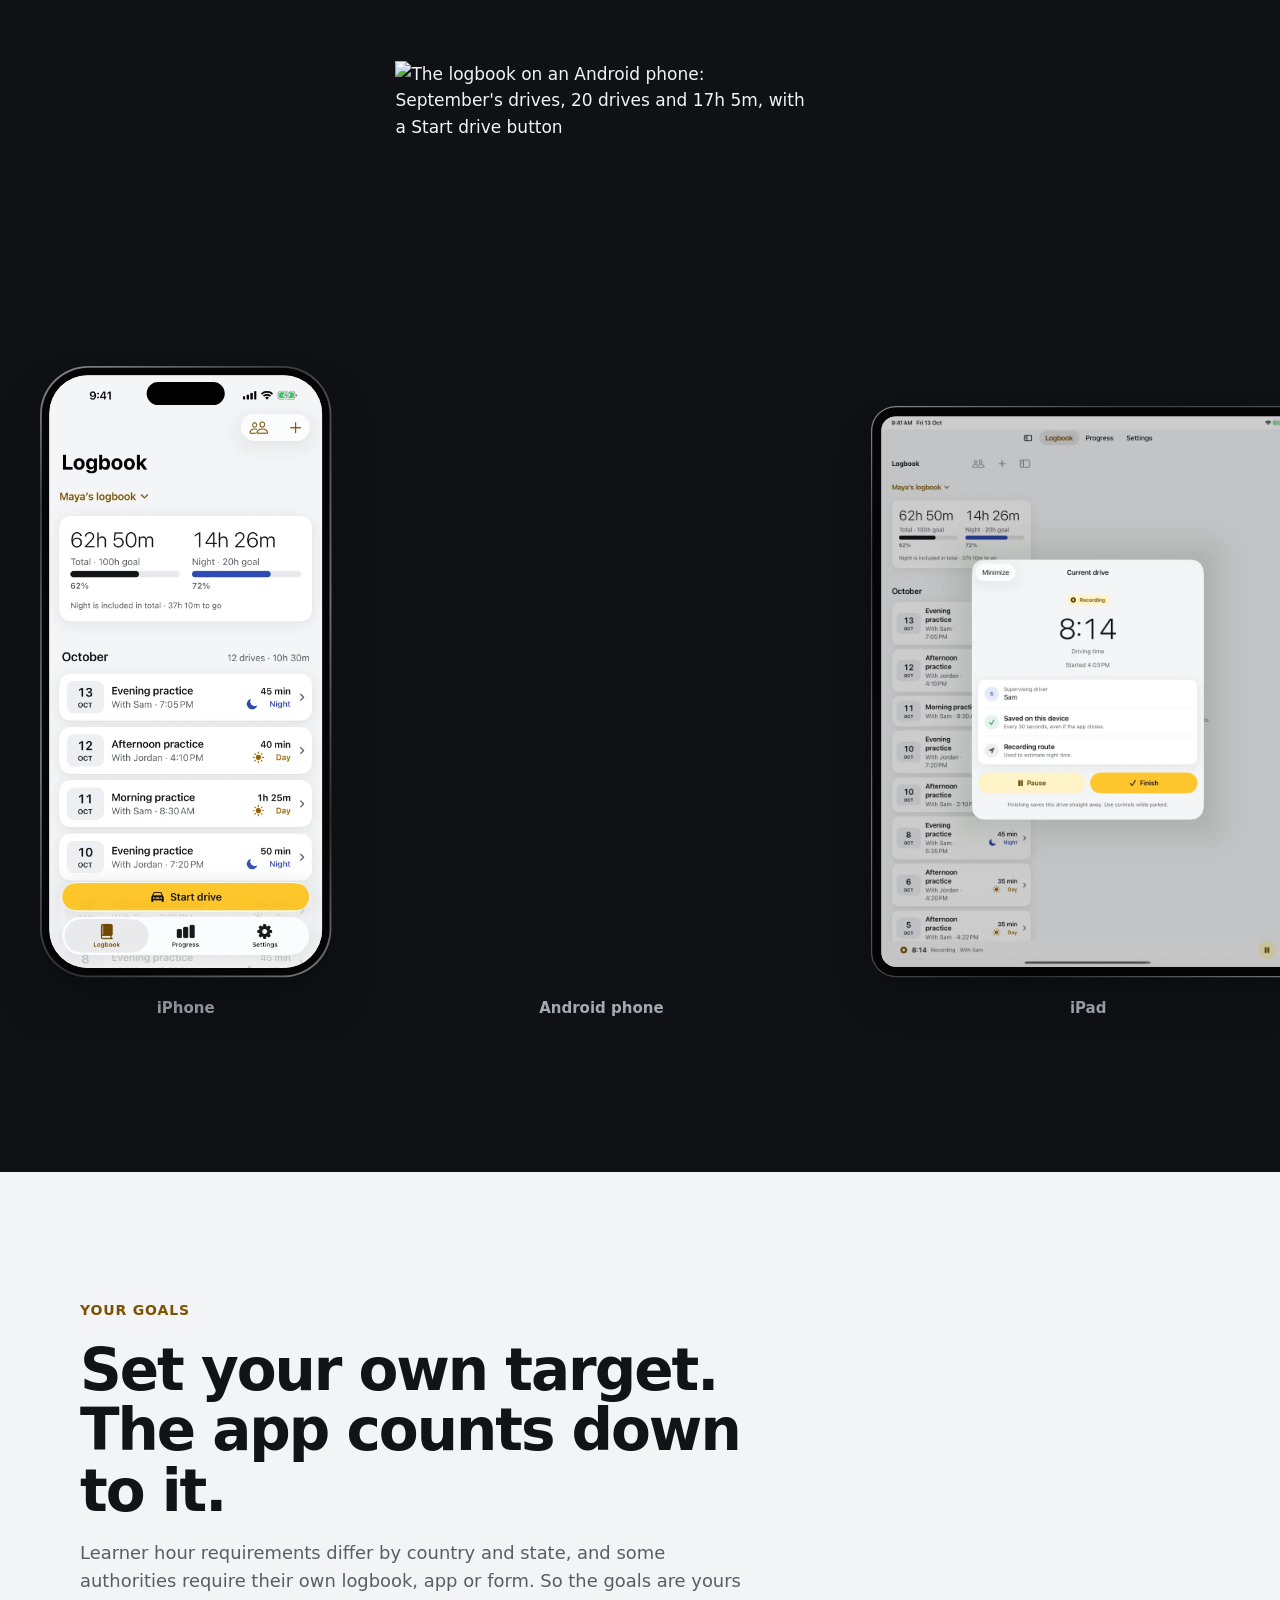
==== commit a4977a9d: "Present the app for iPhone and Android on the home page Title, description, Open Graph and Twitter t" ====
--- a/index.html
+++ b/index.html
@@ -3,8 +3,8 @@
 <head>
 <meta charset="utf-8">
 <meta name="viewport" content="width=device-width, initial-scale=1, viewport-fit=cover">
-<title>Driving Hour Tracker: learner driver logbook app for iPhone, iPad and Apple Watch</title>
-<meta name="description" content="Track your learner driving hours on iPhone. One tap records every supervised practice drive, night hours are worked out from sunset, routes go on the map, and your supervisor can follow along on their own iPhone over iCloud. No account, no ads.">
+<title>Driving Hour Tracker: learner driver logbook app for iPhone and Android</title>
+<meta name="description" content="A learner driver logbook app for iPhone and Android. One tap logs every supervised practice drive, night hours are worked out from sunset, routes go on the map, and a PDF report of your driving hours is always ready. No account, no ads.">
 <link rel="canonical" href="https://drivinghourtracker.karmafy.com.au/">
 <meta name="theme-color" content="#FFC72C">
 <meta name="color-scheme" content="light">
@@ -12,20 +12,21 @@
 <meta name="apple-itunes-app" content="app-id=6819568713">
 <meta property="og:type" content="website">
 <meta property="og:site_name" content="Driving Hour Tracker">
-<meta property="og:title" content="Driving Hour Tracker: the learner driver logbook that never loses a drive">
-<meta property="og:description" content="Time every supervised drive, count night hours automatically and share the logbook with your supervisor over iCloud. For iPhone, iPad and Apple Watch. No account, no ads.">
+<meta property="og:title" content="Driving Hour Tracker: the learner driver logbook app for iPhone and Android">
+<meta property="og:description" content="Log every supervised drive with one tap, count night hours automatically and keep a tidy driving logbook. For iPhone, iPad, Apple Watch, Android and Wear OS. No account, no ads.">
 <meta property="og:url" content="https://drivinghourtracker.karmafy.com.au/">
 <meta property="og:image" content="https://drivinghourtracker.karmafy.com.au/assets/img/og-image.jpg">
 <meta property="og:image:width" content="1200">
 <meta property="og:image:height" content="628">
 <meta property="og:image:alt" content="Track your learner driving hours: three iPhones showing progress, a drive being recorded and the logbook.">
 <meta name="twitter:card" content="summary_large_image">
-<meta name="twitter:title" content="Driving Hour Tracker: the learner driver logbook that never loses a drive">
-<meta name="twitter:description" content="Time every supervised drive, count night hours automatically and share the logbook with your supervisor. No account, no ads.">
+<meta name="twitter:title" content="Driving Hour Tracker: the learner driver logbook app for iPhone and Android">
+<meta name="twitter:description" content="Log every supervised drive with one tap, count night hours automatically and keep a tidy driving logbook on iPhone or Android. No account, no ads.">
 <meta name="twitter:image" content="https://drivinghourtracker.karmafy.com.au/assets/img/og-image.jpg">
 <link rel="icon" href="assets/icons/favicon-32.png" sizes="32x32" type="image/png">
 <link rel="apple-touch-icon" href="assets/icons/apple-touch-icon.png">
 <link rel="preload" as="image" href="assets/img/iphone-recording.webp">
+<link rel="preload" as="image" href="assets/img/android-progress.webp">
 <link rel="stylesheet" href="assets/css/site.css">
 <script type="application/ld+json">
 {
@@ -50,40 +51,48 @@
       "@type": ["SoftwareApplication", "MobileApplication"],
       "@id": "https://drivinghourtracker.karmafy.com.au/#app",
       "name": "Driving Hour Tracker",
-      "alternateName": "Driving Hour Tracker learner logbook",
-      "description": "A learner driver logbook for iPhone, iPad and Apple Watch. Records supervised practice drives, works out night hours from sunset, maps routes and exports a PDF report.",
+      "alternateName": ["Driving Hour Tracker learner logbook", "Driving Hours Tracker"],
+      "description": "A learner driver logbook app for iPhone, iPad, Apple Watch, Android and Wear OS. Records supervised practice drives with one tap, works out night hours from sunset, maps every route and exports a PDF report of your driving hours.",
       "applicationCategory": "UtilitiesApplication",
-      "operatingSystem": "iOS 26, iPadOS 26, watchOS 26",
+      "operatingSystem": "iOS, iPadOS, watchOS, Android, Wear OS",
       "url": "https://drivinghourtracker.karmafy.com.au/",
-      "installUrl": "https://apps.apple.com/app/id6819568713",
-      "sameAs": "https://apps.apple.com/app/id6819568713",
+      "installUrl": ["https://apps.apple.com/app/id6819568713", "https://play.google.com/store/apps/details?id=com.karmaacademy.drivinghourstracker_driverly"],
+      "downloadUrl": ["https://apps.apple.com/app/id6819568713", "https://play.google.com/store/apps/details?id=com.karmaacademy.drivinghourstracker_driverly"],
+      "sameAs": ["https://apps.apple.com/app/id6819568713", "https://play.google.com/store/apps/details?id=com.karmaacademy.drivinghourstracker_driverly"],
       "image": "https://drivinghourtracker.karmafy.com.au/assets/icons/icon-192.png",
       "author": { "@id": "https://drivinghourtracker.karmafy.com.au/#org" },
+      "offers": [
+        { "@type": "Offer", "name": "App Store (iPhone, iPad and Apple Watch)", "url": "https://apps.apple.com/app/id6819568713" },
+        { "@type": "Offer", "name": "Google Play (Android and Wear OS)", "url": "https://play.google.com/store/apps/details?id=com.karmaacademy.drivinghourstracker_driverly", "price": "7.99", "priceCurrency": "USD" }
+      ],
       "featureList": [
-        "One-tap recording of supervised practice drives",
+        "One-tap recording of supervised practice drives, saved to the device every 30 seconds",
         "Night driving hours estimated from sunset along the route",
         "Driving detection that suggests starting and finishes after you park",
-        "Route maps with distance for every drive",
-        "Total and night goals with progress",
-        "Siri, Shortcuts and Control Center",
-        "Live Activity on the Lock Screen and in the Dynamic Island",
+        "Route maps with distance for every drive: Apple Maps on iPhone, Google Maps on Android",
+        "Total and night hour goals with progress and monthly charts",
+        "PDF report, CSV export and import, backup and restore; a backup moves between iPhone and Android",
+        "iPhone: Siri, Shortcuts, Control Center, widgets, and a Live Activity on the Lock Screen and in the Dynamic Island",
+        "iPhone and iPad: iCloud sync and logbook sharing with a supervisor, view only or able to add drives",
         "Apple Watch app with complications",
-        "Logbook sharing with a supervisor over iCloud, by Apple Account email, view only or able to add drives",
-        "PDF report, CSV export, backup and restore"
+        "Android: home-screen widget, Quick Settings tile, app shortcuts, a live timer in the notification shade, and starting from your car's Bluetooth",
+        "Wear OS app with a tile and complications"
       ]
     },
     {
       "@type": "FAQPage",
       "@id": "https://drivinghourtracker.karmafy.com.au/#faq",
       "mainEntity": [
-        { "@type": "Question", "name": "Do I need an account to log my driving hours?", "acceptedAnswer": { "@type": "Answer", "text": "No. Open the app, type the learner's name and a first supervisor, and start your first drive. The logbook is saved on your iPhone or iPad first. If you're signed in to iCloud it also syncs to your own iCloud account, so it's on your iPad too and you can share it with a supervisor." } },
-        { "@type": "Question", "name": "Does the app work without an internet connection?", "acceptedAnswer": { "@type": "Answer", "text": "Yes. Recording, the timer, night estimates and the logbook all work offline. iCloud sync and sharing catch up whenever a connection is available." } },
+        { "@type": "Question", "name": "Do I need an account to log my driving hours?", "acceptedAnswer": { "@type": "Answer", "text": "No. Open the app, type the learner's name and a first supervisor, and start your first drive. The logbook is saved on your phone first. On iPhone and iPad, signing in to iCloud also syncs it to your own iCloud account, so it's on your iPad too and you can share it with a supervisor. On Android it stays on the phone, and a backup file goes wherever you keep it." } },
+        { "@type": "Question", "name": "Is Driving Hour Tracker on Android?", "acceptedAnswer": { "@type": "Answer", "text": "Yes. The same learner driver logbook app is on Google Play for Android phones and tablets running Android 14 or later, with a Wear OS companion app. Recording, night hours, goals, routes, reports and backups work the same as on iPhone. iCloud sync and logbook sharing are iPhone and iPad features; Android has a home-screen widget, a Quick Settings tile, app shortcuts and an option to start from your car's Bluetooth instead." } },
+        { "@type": "Question", "name": "Does the app work without an internet connection?", "acceptedAnswer": { "@type": "Answer", "text": "Yes. Recording, the timer, night estimates and the logbook all work offline. On iPhone, iCloud sync and sharing catch up whenever a connection is available. On Android, the map behind a route needs a connection to load; the route itself is saved either way." } },
         { "@type": "Question", "name": "How are night driving hours worked out?", "acceptedAnswer": { "@type": "Answer", "text": "The app uses sunset and sunrise at the places along your recorded route. Time after sunset counts as night and is shown inside the drive's total. You can edit the night minutes on any drive." } },
         { "@type": "Question", "name": "Will my licensing authority accept the PDF report?", "acceptedAnswer": { "@type": "Answer", "text": "The report lists every drive with its date, times, night hours and supervisor. It is for your records and doesn't replace an official logbook, app or form. Check what your licensing authority accepts before your test." } },
         { "@type": "Question", "name": "What happens if the app closes during a drive?", "acceptedAnswer": { "@type": "Answer", "text": "Every drive is written to your device every 30 seconds while recording. If the app closes, the drive is recovered at the next launch, paused at its last saved time, and marked for review so you can check the finish time." } },
-        { "@type": "Question", "name": "Can a parent or supervisor see the logbook?", "acceptedAnswer": { "@type": "Answer", "text": "Yes. Open Sharing from Settings, add their Apple Account email, choose view only or can add drives, and send them the invitation link. The logbook appears under Shared with me on their iPhone or iPad and stays in step over iCloud. They need the app and an iCloud account." } },
-        { "@type": "Question", "name": "Does it work on Apple Watch?", "acceptedAnswer": { "@type": "Answer", "text": "Yes. The watch app shows your hours, lets you pick a supervisor, and starts, pauses and finishes drives while your iPhone is nearby. Complications show progress and a Start button." } },
-        { "@type": "Question", "name": "Where is my data stored?", "acceptedAnswer": { "@type": "Answer", "text": "On your device, in the app's own database, and in your own iCloud account when you're signed in to iCloud. If you share a logbook, the people you invite get a copy through iCloud too. There are no accounts with us, no analytics and no ads." } }
+        { "@type": "Question", "name": "Can a parent or supervisor see the logbook?", "acceptedAnswer": { "@type": "Answer", "text": "On iPhone and iPad, yes. Open Sharing from Settings, add their Apple Account email, choose view only or can add drives, and send them the invitation link. The logbook appears under Shared with me on their iPhone or iPad and stays in step over iCloud. On Android, sharing isn't available: send them the PDF report, or a backup file to restore in their own copy of the app." } },
+        { "@type": "Question", "name": "Can I move my logbook between iPhone and Android?", "acceptedAnswer": { "@type": "Answer", "text": "Yes. Save a backup on one phone, open it with the app on the other and choose Restore. A backup made on iPhone restores on Android and the other way round, routes included. iCloud sync and sharing aren't part of a backup." } },
+        { "@type": "Question", "name": "Does it work on Apple Watch or Wear OS?", "acceptedAnswer": { "@type": "Answer", "text": "Yes, both. The watch app shows your hours, lets you pick a supervisor, and starts, pauses and finishes drives while your phone is nearby. Apple Watch complications show your progress and a Start button; on Wear OS, a tile and complications do the same." } },
+        { "@type": "Question", "name": "Where is my data stored?", "acceptedAnswer": { "@type": "Answer", "text": "On your device, in the app's own database. On iPhone and iPad it also syncs to your own iCloud account when you're signed in, and the people you share with get a copy through iCloud. On Android it stays on the phone, plus any backup files you save. There are no accounts with us, no analytics and no ads." } }
       ]
     }
   ]
@@ -117,6 +126,9 @@
     <symbol id="i-plus" viewBox="0 0 24 24"><path d="M12 5v14M5 12h14" fill="none" stroke="currentColor" stroke-width="2.4" stroke-linecap="round"/></symbol>
     <symbol id="i-book" viewBox="0 0 24 24"><path fill="none" stroke="currentColor" stroke-width="2" stroke-linejoin="round" d="M5 4.5h11a2 2 0 0 1 2 2v13H7a2 2 0 0 1-2-2zM5 17.5a2 2 0 0 1 2-2h11"/></symbol>
     <symbol id="i-person" viewBox="0 0 24 24"><g fill="none" stroke="currentColor" stroke-width="2" stroke-linecap="round" stroke-linejoin="round"><circle cx="12" cy="12" r="9.2"/><circle cx="12" cy="10" r="3"/><path d="M6.3 18.6c1.3-2.2 3.3-3.4 5.7-3.4s4.4 1.2 5.7 3.4"/></g></symbol>
+    <symbol id="i-bluetooth" viewBox="0 0 24 24"><path fill="none" stroke="currentColor" stroke-width="2" stroke-linecap="round" stroke-linejoin="round" d="M6.5 7.5 17.5 16.5 12 21.5V2.5l5.5 5-11 9"/></symbol>
+    <symbol id="i-grid" viewBox="0 0 24 24"><g fill="none" stroke="currentColor" stroke-width="2" stroke-linejoin="round"><rect x="3.5" y="3.5" width="7" height="7" rx="2"/><rect x="13.5" y="3.5" width="7" height="7" rx="2"/><rect x="3.5" y="13.5" width="7" height="7" rx="2"/><rect x="13.5" y="13.5" width="7" height="7" rx="2"/></g></symbol>
+    <symbol id="i-toggle" viewBox="0 0 24 24"><g fill="none" stroke="currentColor" stroke-width="2"><rect x="2.5" y="7" width="19" height="10" rx="5"/><circle cx="16.5" cy="12" r="2.6" fill="currentColor" stroke="none"/></g></symbol>
     <symbol id="i-mic" viewBox="0 0 24 24"><g fill="none" stroke="currentColor" stroke-width="2" stroke-linecap="round"><rect x="9" y="3" width="6" height="11" rx="3"/><path d="M5.5 11a6.5 6.5 0 0 0 13 0M12 17.5V21M9 21h6"/></g></symbol>
   </defs>
 </svg>
@@ -132,10 +144,11 @@
       <a href="#features">Features</a>
       <a href="#sharing">Sharing</a>
       <a href="#devices">Devices</a>
+      <a href="android/">Android</a>
       <a href="#faq">FAQ</a>
       <a href="support/">Support</a>
     </nav>
-    <a class="nav-cta" id="navCta" href="https://apps.apple.com/app/id6819568713"><span class="long">Download on the App Store</span><span class="short" aria-hidden="true">App Store</span></a>
+    <a class="nav-cta" id="navCta" href="#download"><span class="long">Get the app</span><span class="short" aria-hidden="true">Get it</span></a>
   </div>
 </header>
 
@@ -150,15 +163,16 @@
 
   <div class="wrap hero-grid">
     <div class="hero-copy">
-      <p class="eyebrow"><span class="lplate" aria-hidden="true">L</span>For learner drivers on iPhone, iPad and Apple Watch</p>
+      <p class="eyebrow"><span class="lplate" aria-hidden="true">L</span>For learner drivers on iPhone and Android</p>
       <h1 id="hero-title" class="display">
         <span class="line"><span>Track your learner</span></span>
         <span class="line"><span>driving hours.</span></span>
         <span class="line"><span>Never lose a <em class="mark">drive</em>.</span></span>
       </h1>
-      <p class="lede">Driving Hour Tracker is a learner driver logbook for iPhone. One tap times each supervised practice drive, night hours are worked out from sunset, every route goes on the map, and a tidy PDF report is always ready. Invite your supervisor and they see every drive on their own iPhone.</p>
-      <div class="actions">
-        <a class="btn btn-plate" id="heroCta" href="https://apps.apple.com/app/id6819568713"><svg class="i" width="20" height="20"><use href="#i-car"/></svg>Download on the App Store</a>
+      <p class="lede">Driving Hour Tracker is a learner driver logbook app for iPhone and Android. One tap times each supervised practice drive, night hours are worked out from sunset, every route goes on the map, and a tidy PDF report of your driving hours is always ready. On iPhone, invite your supervisor and they see every drive on their own phone.</p>
+      <div class="stores">
+        <a class="store" href="https://apps.apple.com/app/id6819568713"><img src="assets/badges/app-store.svg" width="150" height="50" alt="Download on the App Store"></a>
+        <a class="store" href="https://play.google.com/store/apps/details?id=com.karmaacademy.drivinghourstracker_driverly"><img src="assets/badges/google-play.svg" width="169" height="50" alt="Get it on Google Play"></a>
         <a class="btn btn-ghost" href="#how">See a drive, start to finish</a>
       </div>
       <ul class="proof" aria-label="Highlights">
@@ -189,6 +203,11 @@
             <div class="case"></div><div class="glass"></div><div class="crown"></div><div class="wbutton"></div>
             <div class="wscreen"><img src="assets/img/watch-recording.webp" width="208" height="248" alt=""></div>
           </div>
+        </div>
+      </div>
+      <div class="aphone hero-android" data-depth="14">
+        <div class="body"><div class="edge"></div><div class="bezel"></div>
+          <div class="screen"><img src="assets/img/android-progress.webp" width="412" height="916" alt=""><div class="hole"></div></div>
         </div>
       </div>
       <div class="iphone hero-phone" data-depth="8">
@@ -220,12 +239,12 @@
       <article class="finding">
         <p class="complaint"><span class="x" aria-hidden="true">✕</span>Drives that vanished after a crash, or a finish flow that never saved.</p>
         <h3>Every drive is kept, as you go.</h3>
-        <p>Recording is written to your iPhone every 30 seconds. Finishing saves straight away. Reviewing a drive is optional, never a second save step.</p>
+        <p>Recording is written to your phone every 30 seconds. Finishing saves straight away. Reviewing a drive is optional, never a second save step.</p>
       </article>
       <article class="finding">
         <p class="complaint"><span class="x" aria-hidden="true">✕</span>Sign-ups, verification codes and cloud errors before a 20-minute drive.</p>
         <h3>No account. Ever.</h3>
-        <p>Your logbook lives on your device first and syncs through your own iCloud when you're signed in. No sign-up, no verification codes, nothing to remember.</p>
+        <p>Your logbook lives on your phone first. On iPhone it syncs through your own iCloud when you're signed in; on Android it stays on the device. No sign-up, no verification codes, nothing to remember.</p>
       </article>
       <article class="finding">
         <p class="complaint"><span class="x" aria-hidden="true">✕</span>Ads between you and the Start button.</p>
@@ -303,7 +322,7 @@
       <h2 id="how-title" class="display-3">What the app does while you drive.</h2>
       <ol class="steps" id="steps">
         <li class="step" data-at="0.04"><h3>One tap to start</h3><p>Pick who's supervising and go. The timer, the route and the supervisor are saved together as you drive.</p></li>
-        <li class="step" data-at="0.28"><h3>Saved as you go</h3><p>Every 30 seconds the drive is written to your iPhone, even if the app closes. A crash never costs you the drive.</p></li>
+        <li class="step" data-at="0.28"><h3>Saved as you go</h3><p>Every 30 seconds the drive is written to your phone, even if the app closes. A crash never costs you the drive.</p></li>
         <li class="step" data-at="0.52"><h3>Sunset, counted</h3><p>When the sun sets where you are, the rest of the drive counts as night. No working it out at the end.</p></li>
         <li class="step" data-at="0.74"><h3>Parked? It notices.</h3><p>Stop driving and the app offers to finish. Leave it and the drive is saved five minutes later. Or keep recording.</p></li>
         <li class="step" data-at="0.94"><h3>Saved. Straight away.</h3><p>Finishing saves the drive immediately. Check or edit it later. There's no second save step to miss.</p></li>
@@ -318,12 +337,13 @@
   <div class="wrap">
     <p class="eyebrow" data-reveal>Features</p>
     <h2 id="features-title" class="display-2" data-reveal>Everything a logbook should do. Nothing that gets in the way.</h2>
+    <p class="section-lede" data-reveal>Everything below is on both iPhone and Android unless a label says otherwise.</p>
     <div class="bento">
 
       <article class="tile t-notify" data-reveal>
         <div class="tile-copy">
           <h3>Knows when you're driving</h3>
-          <p>A nudge to record as you set off, and an automatic finish once you park. Detection is best effort and never ends a drive on its own.</p>
+          <p>A nudge to record as you set off, and an automatic finish once you park. iPhone uses motion and location; Android uses physical activity only, never background location. Detection is best effort and never ends a drive on its own.</p>
         </div>
         <div class="tile-art">
           <div class="iphone" style="--k:.6">
@@ -384,7 +404,7 @@
       <article class="tile t-map" data-reveal>
         <div class="tile-copy">
           <h3>Every route on the map</h3>
-          <p>See where each drive went, with the distance on every one. Routes stay in your logbook and are left out of reports.</p>
+          <p>See where each drive went, with the distance on every one: Apple Maps on iPhone, Google Maps on Android. Routes stay in your logbook and are left out of reports.</p>
           <div class="chip-row"><span class="chip"><svg class="i" width="16" height="16"><use href="#i-map"/></svg>Route distance <b>15.2 km</b></span></div>
         </div>
         <div class="tile-art">
@@ -399,11 +419,55 @@
               </div>
             </div>
           </div>
+          <div class="aphone">
+            <div class="body"><div class="edge"></div><div class="bezel"></div>
+              <div class="screen"><img src="assets/img/android-drive-map.webp" width="412" height="916" alt="The same drive on Android: 45 minutes with 45 minutes at night, and the route drawn on Google Maps" loading="lazy"><div class="hole"></div></div>
+            </div>
+          </div>
+        </div>
+      </article>
+
+      <article class="tile t-android" data-reveal>
+        <div class="tile-copy">
+          <span class="plat">Android</span>
+          <h3>Start from anywhere on Android</h3>
+          <p>A home-screen widget with your progress and a Start button, a Practice drive tile in Quick Settings, and press-and-hold shortcuts on the app icon. While you record, the live timer sits in your notifications.</p>
+          <div class="chip-row">
+            <span class="chip"><svg class="i" width="16" height="16"><use href="#i-grid"/></svg>Widget</span>
+            <span class="chip"><svg class="i" width="16" height="16"><use href="#i-toggle"/></svg>Quick Settings tile</span>
+            <span class="chip"><svg class="i" width="16" height="16"><use href="#i-bell"/></svg>Live timer</span>
+          </div>
+        </div>
+        <div class="tile-art droid-stage" data-reveal data-stagger>
+          <div class="d-widget">
+            <div class="dw-head"><img src="assets/icons/apple-touch-icon.png" width="20" height="20" alt="">Practice progress</div>
+            <div class="dw-big">62h 50m</div>
+            <div class="dw-bar"><i style="--w:62%"></i></div>
+            <div class="dw-cap">62% of 100h goal · Night 72% of 20h</div>
+            <div class="dw-btn"><svg class="i" width="18" height="18"><use href="#i-car"/></svg>Start drive</div>
+          </div>
+          <div class="d-tile"><span class="dt-icon"><svg class="i" width="20" height="20"><use href="#i-car"/></svg></span><span><b>Practice drive</b><small>Recording</small></span></div>
+          <div class="d-notif">
+            <img src="assets/icons/apple-touch-icon.png" width="34" height="34" alt="">
+            <div class="dn-body">
+              <div class="dn-top"><b>Practice with Sam</b><span><svg class="i" width="12" height="12"><use href="#i-rec"/></svg>Recording</span></div>
+              <div class="dn-time">12:45</div>
+              <div class="dn-bar"><i></i></div>
+              <div class="dn-cap">63% of 100h goal</div>
+            </div>
+          </div>
+          <div class="d-shortcuts">
+            <small>Press and hold the icon</small>
+            <span><i class="si"><svg class="i" width="16" height="16"><use href="#i-car"/></svg></i>Start practice</span>
+            <span><i class="si"><svg class="i" width="16" height="16"><use href="#i-plus"/></svg></i>Log a drive</span>
+            <span><i class="si"><svg class="i" width="16" height="16"><use href="#i-person"/></svg></i>Start with Sam</span>
+          </div>
         </div>
       </article>
 
       <article class="tile t-siri" data-reveal>
         <div class="tile-copy">
+          <span class="plat">iPhone</span>
           <h3>Just ask Siri</h3>
           <p>Start, pause and finish drives hands-free, or ask how many hours you have. A Control Center toggle starts and finishes drives too.</p>
         </div>
@@ -429,8 +493,9 @@
 
       <article class="tile t-island" data-reveal>
         <div class="tile-copy">
+          <span class="plat">iPhone</span>
           <h3>Your drive at a glance</h3>
-          <p>A Live Activity on the Lock Screen and in the Dynamic Island, with the timer and your goal.</p>
+          <p>A Live Activity on the Lock Screen and in the Dynamic Island, with the timer and your goal. On Android the same timer lives in the notification shade.</p>
         </div>
         <div class="tile-art">
           <div class="island-stage" id="islandStage">
@@ -452,8 +517,9 @@
 
       <article class="tile t-watch" data-reveal>
         <div class="tile-copy">
+          <span class="plat">Apple Watch · Wear OS</span>
           <h3>Start from your wrist</h3>
-          <p>Pick your supervisor, then start, pause or finish on Apple Watch. Complications show your progress.</p>
+          <p>Pick your supervisor, then start, pause or finish from Apple Watch or a Wear OS watch while your phone is nearby. Complications show your progress; Wear OS adds a tile.</p>
         </div>
         <div class="tile-art">
           <div class="watch" style="--k:1">
@@ -473,6 +539,7 @@
 
       <article class="tile t-share" data-reveal>
         <div class="tile-copy">
+          <span class="plat">iPhone · iPad</span>
           <h3>Invite your supervisor</h3>
           <p>Add their Apple Account email and send them the link. They get a live copy over iCloud, view only or able to add drives. Inviting is optional; a supervisor can also be just a name on your drives.</p>
           <div class="chip-row"><a class="chip" href="#sharing">How sharing works<svg class="i" width="16" height="16"><use href="#i-chevron"/></svg></a></div>
@@ -504,7 +571,7 @@
       <article class="tile t-backup" data-reveal>
         <div class="tile-copy">
           <h3>Your data, your copy</h3>
-          <p>Save a backup with everything, routes included, and restore it on any iPhone or iPad. Import a spreadsheet of drives you logged elsewhere.</p>
+          <p>Save a backup with everything, routes included, and restore it on any iPhone, iPad or Android phone. A backup made on one platform restores on the other. Import a spreadsheet of drives you logged elsewhere.</p>
           <div class="chip-row">
             <span class="chip"><svg class="i" width="16" height="16"><use href="#i-drive"/></svg>Backup and restore</span>
             <span class="chip"><svg class="i" width="16" height="16"><use href="#i-table"/></svg>Import CSV</span>
@@ -519,6 +586,20 @@
         </div>
       </article>
 
+      <article class="tile t-car" data-reveal>
+        <div class="tile-copy">
+          <span class="plat">Android</span>
+          <h3>Starts when you get in the car</h3>
+          <p>Choose your car's Bluetooth once. When your phone connects, the app starts a drive with your usual supervisor, or asks first. When the car disconnects, the drive is finished and saved.</p>
+        </div>
+        <div class="tile-art car-stage">
+          <div class="row-card"><span class="dot bt"><svg class="i" width="18" height="18"><use href="#i-bluetooth"/></svg></span><span><strong>Connected to your car</strong><small>Paired once, in Settings.</small></span></div>
+          <span class="car-dots" aria-hidden="true"><i></i><i></i><i></i></span>
+          <div class="row-card"><span class="dot ok"><svg class="i" width="18" height="18"><use href="#i-rec"/></svg></span><span><strong>Drive started</strong><small>With Sam · recording</small></span></div>
+          <div class="chip plate"><svg class="i" width="16" height="16"><use href="#i-check"/></svg>Finishes when the car disconnects</div>
+        </div>
+      </article>
+
     </div>
   </div>
 </section>
@@ -526,9 +607,9 @@
 <!-- ============================== SHARING ============================== -->
 <section class="sharing" id="sharing" aria-labelledby="sharing-title">
   <div class="wrap">
-    <p class="eyebrow light" data-reveal>Sharing</p>
+    <p class="eyebrow light" data-reveal>Sharing · iPhone and iPad</p>
     <h2 id="sharing-title" class="display-2" data-reveal>Invite your supervisor. They see every drive, live.</h2>
-    <p class="section-lede" data-reveal>Add their Apple Account email and send them the link. The whole logbook appears on their iPhone or iPad over iCloud and stays in step as drives are saved. Give them view only, or let them add and edit drives.</p>
+    <p class="section-lede" data-reveal>On iPhone and iPad, add their Apple Account email and send them the link. The whole logbook appears on their iPhone or iPad over iCloud and stays in step as drives are saved. Give them view only, or let them add and edit drives. On Android the logbook stays on your phone: hand over a PDF report or a backup instead.</p>
   </div>
   <div class="wrap share-stage" data-reveal>
     <figure class="share-phone">
@@ -566,17 +647,53 @@
   </div>
 </section>
 
+<!-- ============================== PLATFORMS ============================== -->
+<section class="platforms" id="platforms" aria-labelledby="platforms-title">
+  <div class="wrap">
+    <p class="eyebrow" data-reveal>iPhone and Android</p>
+    <h2 id="platforms-title" class="display-2" data-reveal>One logbook app. Two platforms. Here's what differs.</h2>
+    <p class="section-lede" data-reveal>Recording, night hours, goals, routes, reports and backups are the same on both. The things around them use what each phone does best.</p>
+    <div class="plat-card" data-reveal>
+      <table class="plat-table">
+        <thead>
+          <tr><th scope="col">Feature</th><th scope="col">iPhone, iPad and Apple Watch</th><th scope="col">Android and Wear OS</th></tr>
+        </thead>
+        <tbody>
+          <tr><th scope="row">One-tap recording, saved every 30 seconds</th><td data-label="iPhone"><span class="yes"><svg class="i" width="18" height="18"><use href="#i-check"/></svg>Yes</span></td><td data-label="Android"><span class="yes"><svg class="i" width="18" height="18"><use href="#i-check"/></svg>Yes</span></td></tr>
+          <tr><th scope="row">Night hours from sunset along the route</th><td data-label="iPhone"><span class="yes"><svg class="i" width="18" height="18"><use href="#i-check"/></svg>Yes</span></td><td data-label="Android"><span class="yes"><svg class="i" width="18" height="18"><use href="#i-check"/></svg>Yes</span></td></tr>
+          <tr><th scope="row">Goals, progress and hours by month</th><td data-label="iPhone"><span class="yes"><svg class="i" width="18" height="18"><use href="#i-check"/></svg>Yes</span></td><td data-label="Android"><span class="yes"><svg class="i" width="18" height="18"><use href="#i-check"/></svg>Yes</span></td></tr>
+          <tr><th scope="row">Routes on the map, with distance</th><td data-label="iPhone"><span class="yes"><svg class="i" width="18" height="18"><use href="#i-check"/></svg>Apple Maps</span></td><td data-label="Android"><span class="yes"><svg class="i" width="18" height="18"><use href="#i-check"/></svg>Google Maps</span></td></tr>
+          <tr><th scope="row">Driving detection: suggests a start, finishes after you park</th><td data-label="iPhone"><span class="yes"><svg class="i" width="18" height="18"><use href="#i-check"/></svg>Yes</span><small>Motion and Always location</small></td><td data-label="Android"><span class="yes"><svg class="i" width="18" height="18"><use href="#i-check"/></svg>Yes</span><small>Physical activity, no background location</small></td></tr>
+          <tr><th scope="row">PDF report, CSV export and import</th><td data-label="iPhone"><span class="yes"><svg class="i" width="18" height="18"><use href="#i-check"/></svg>Yes</span></td><td data-label="Android"><span class="yes"><svg class="i" width="18" height="18"><use href="#i-check"/></svg>Yes</span></td></tr>
+          <tr><th scope="row">Backup and restore</th><td data-label="iPhone"><span class="yes"><svg class="i" width="18" height="18"><use href="#i-check"/></svg>Yes</span><small>Restores on Android too</small></td><td data-label="Android"><span class="yes"><svg class="i" width="18" height="18"><use href="#i-check"/></svg>Yes</span><small>Restores on iPhone too</small></td></tr>
+          <tr><th scope="row">Sync between your own devices</th><td data-label="iPhone"><span class="yes"><svg class="i" width="18" height="18"><use href="#i-check"/></svg>iCloud</span><small>iPhone and iPad</small></td><td data-label="Android"><span class="no"><b>Not on Android.</b> The logbook stays on the phone; a backup moves it.</span></td></tr>
+          <tr><th scope="row">Share the logbook with a supervisor</th><td data-label="iPhone"><span class="yes"><svg class="i" width="18" height="18"><use href="#i-check"/></svg>iCloud sharing</span><small>View only, or can add drives</small></td><td data-label="Android"><span class="no"><b>Not on Android.</b> Send a PDF report or a backup instead.</span></td></tr>
+          <tr><th scope="row">Live timer outside the app</th><td data-label="iPhone"><span class="yes"><svg class="i" width="18" height="18"><use href="#i-check"/></svg>Live Activity</span><small>Lock Screen and Dynamic Island</small></td><td data-label="Android"><span class="yes"><svg class="i" width="18" height="18"><use href="#i-check"/></svg>Ongoing notification</span><small>A live update on Android 16</small></td></tr>
+          <tr><th scope="row">Start without opening the app</th><td data-label="iPhone"><span class="yes"><svg class="i" width="18" height="18"><use href="#i-check"/></svg>Siri, Shortcuts, Control Center, widgets</span></td><td data-label="Android"><span class="yes"><svg class="i" width="18" height="18"><use href="#i-check"/></svg>Widget, Quick Settings tile, app shortcuts</span><small>Plus a start from your car's Bluetooth</small></td></tr>
+          <tr><th scope="row">On your wrist</th><td data-label="iPhone"><span class="yes"><svg class="i" width="18" height="18"><use href="#i-check"/></svg>Apple Watch app</span><small>Complications</small></td><td data-label="Android"><span class="yes"><svg class="i" width="18" height="18"><use href="#i-check"/></svg>Wear OS app</span><small>Tile and complications</small></td></tr>
+          <tr><th scope="row">Needs</th><td data-label="iPhone">iOS 26 or later; iPadOS and watchOS 26</td><td data-label="Android">Android 14 or later; Wear OS watch optional</td></tr>
+        </tbody>
+      </table>
+    </div>
+    <p class="fine" data-reveal>Want the Android details on their own? See the <a href="android/">learner driver logbook app for Android</a>.</p>
+  </div>
+</section>
+
 <!-- ============================== DEVICES ============================== -->
 <section class="devices" id="devices" aria-labelledby="devices-title">
   <div class="wrap">
     <p class="eyebrow light" data-reveal>Devices</p>
-    <h2 id="devices-title" class="display-2" data-reveal>On iPhone, iPad, Apple Watch and iPhone Duo.</h2>
-    <p class="section-lede" data-reveal>One logbook, everywhere you are. The iPhone records; the watch and iPad follow along.</p>
+    <h2 id="devices-title" class="display-2" data-reveal>On iPhone, iPad, Apple Watch, Android and Wear OS.</h2>
+    <p class="section-lede" data-reveal>One logbook on every device you carry. Your phone records; your watch follows along, and on iPhone so does your iPad. Android phones and tablets, iPhone Duo and dark mode all get layouts of their own.</p>
   </div>
   <div class="rail" id="rail" tabindex="0" aria-label="Screens on each device, scroll sideways">
     <figure class="dev dev-iphone">
       <div class="iphone" style="--k:.62"><div class="body"><div class="edge"></div><div class="bezel"></div><div class="screen"><img src="assets/img/iphone-logbook.webp" width="440" height="956" alt="The logbook on iPhone: 62h 50m total, 14h 26m at night, and October's drives" loading="lazy"><div class="island"></div></div></div></div>
       <figcaption>iPhone</figcaption>
+    </figure>
+    <figure class="dev dev-android">
+      <div class="aphone"><div class="body"><div class="edge"></div><div class="bezel"></div><div class="screen"><img src="assets/img/android-logbook.webp" width="412" height="916" alt="The logbook on an Android phone: September's drives, 20 drives and 17h 5m, with a Start drive button" loading="lazy"><div class="hole"></div></div></div></div>
+      <figcaption>Android phone</figcaption>
     </figure>
     <figure class="dev dev-ipad">
       <div class="ipad" style="--k:.4"><div class="body"><div class="edge"></div><div class="bezel"></div><div class="cam"></div><div class="screen"><img src="assets/img/ipad-recording.webp" width="1032" height="1376" alt="Recording a drive on iPad" loading="lazy"></div></div></div>
@@ -594,6 +711,10 @@
       <img class="duo" src="assets/img/duo-folded-recording.webp" width="602" height="835" alt="Recording on the outer screen of iPhone Duo" loading="lazy">
       <figcaption>iPhone Duo, folded</figcaption>
     </figure>
+    <figure class="dev dev-android">
+      <div class="aphone"><div class="body"><div class="edge"></div><div class="bezel"></div><div class="screen dark"><img src="assets/img/android-drive-map-dark.webp" width="412" height="916" alt="A drive on Android in dark mode: 45 minutes, all at night, with the route on Google Maps" loading="lazy"><div class="hole"></div></div></div></div>
+      <figcaption>Android, dark mode</figcaption>
+    </figure>
   </div>
 </section>
 
@@ -619,6 +740,11 @@
         <h3>50 hours, 10 at night</h3>
         <p>Typical for a teen learner's permit in many US states.</p>
       </article>
+      <article class="goal">
+        <svg class="ring" viewBox="0 0 120 120" aria-hidden="true"><circle class="track" cx="60" cy="60" r="50"/><circle class="arc total" pathLength="1" cx="60" cy="60" r="50" style="--pct:.67"/></svg>
+        <h3>45 hours of lessons, 22 of practice</h3>
+        <p>The UK sets no minimum. That's what learners who pass have had, on average, according to the DVSA.</p>
+      </article>
     </div>
     <p class="fine" data-reveal>Examples only. Check your licensing authority's current requirements and what records it accepts. The app's report is for your own records and doesn't replace an official logbook or form.</p>
   </div>
@@ -630,27 +756,30 @@
     <p class="eyebrow" data-reveal>Questions</p>
     <h2 id="faq-title" class="display-2" data-reveal>Before you start your first drive.</h2>
     <div class="faq-list" data-reveal data-stagger>
-      <details class="faq-item"><summary>Do I need an account to log my driving hours?<svg class="i" width="20" height="20"><use href="#i-plus"/></svg></summary><div class="answer"><p>No. Open the app, type the learner's name and a first supervisor, and start your first drive. The logbook is saved on your iPhone or iPad first. If you're signed in to iCloud it also syncs to your own iCloud account, so it's on your iPad too and you can share it with a supervisor.</p></div></details>
-      <details class="faq-item"><summary>Does the app work without an internet connection?<svg class="i" width="20" height="20"><use href="#i-plus"/></svg></summary><div class="answer"><p>Yes. Recording, the timer, night estimates and the logbook all work offline. iCloud sync and sharing catch up whenever a connection is available.</p></div></details>
+      <details class="faq-item"><summary>Do I need an account to log my driving hours?<svg class="i" width="20" height="20"><use href="#i-plus"/></svg></summary><div class="answer"><p>No. Open the app, type the learner's name and a first supervisor, and start your first drive. The logbook is saved on your phone first. On iPhone and iPad, signing in to iCloud also syncs it to your own iCloud account, so it's on your iPad too and you can share it with a supervisor. On Android it stays on the phone, and a backup file goes wherever you keep it.</p></div></details>
+      <details class="faq-item"><summary>Is Driving Hour Tracker on Android?<svg class="i" width="20" height="20"><use href="#i-plus"/></svg></summary><div class="answer"><p>Yes. The same learner driver logbook app is on Google Play for Android phones and tablets running Android 14 or later, with a Wear OS companion app. Recording, night hours, goals, routes, reports and backups work the same as on iPhone. iCloud sync and logbook sharing are iPhone and iPad features; Android has a home-screen widget, a Quick Settings tile, app shortcuts and an option to start from your car's Bluetooth instead. <a href="android/">See the Android app</a>, or <a href="#platforms">compare the two</a>.</p></div></details>
+      <details class="faq-item"><summary>Does the app work without an internet connection?<svg class="i" width="20" height="20"><use href="#i-plus"/></svg></summary><div class="answer"><p>Yes. Recording, the timer, night estimates and the logbook all work offline. On iPhone, iCloud sync and sharing catch up whenever a connection is available. On Android, the map behind a route needs a connection to load; the route itself is saved either way.</p></div></details>
       <details class="faq-item"><summary>How are night driving hours worked out?<svg class="i" width="20" height="20"><use href="#i-plus"/></svg></summary><div class="answer"><p>The app uses sunset and sunrise at the places along your recorded route. Time after sunset counts as night and is shown inside the drive's total. You can edit the night minutes on any drive, and a drive with no route is flagged so you can add them.</p></div></details>
       <details class="faq-item"><summary>Will my licensing authority accept the PDF report?<svg class="i" width="20" height="20"><use href="#i-plus"/></svg></summary><div class="answer"><p>The report lists every drive with its date, times, night hours and supervisor. It is for your records and doesn't replace an official logbook, app or form. Check what your licensing authority accepts before your test.</p></div></details>
       <details class="faq-item"><summary>What happens if the app closes during a drive?<svg class="i" width="20" height="20"><use href="#i-plus"/></svg></summary><div class="answer"><p>Every drive is written to your device every 30 seconds while recording. If the app closes, the drive is recovered at the next launch, paused at its last saved time, and marked for review so you can check the finish time. If a save ever fails, the recording stays on the device and you can share a recovery file.</p></div></details>
-      <details class="faq-item"><summary>Can a parent or supervisor see the logbook?<svg class="i" width="20" height="20"><use href="#i-plus"/></svg></summary><div class="answer"><p>Yes. Open Sharing from Settings, add their Apple Account email, choose view only or can add drives, and send them the invitation link. The logbook appears under Shared with me on their iPhone or iPad and stays in step over iCloud. They need the app and an iCloud account. Adding a supervisor's name alone doesn't share anything. <a href="#sharing">See how sharing works</a>.</p></div></details>
-      <details class="faq-item"><summary>Does it work on Apple Watch?<svg class="i" width="20" height="20"><use href="#i-plus"/></svg></summary><div class="answer"><p>Yes. The watch app shows your hours, lets you pick a supervisor, and starts, pauses and finishes drives while your iPhone is nearby. Complications show progress and a Start button.</p></div></details>
-      <details class="faq-item"><summary>Where is my data stored?<svg class="i" width="20" height="20"><use href="#i-plus"/></svg></summary><div class="answer"><p>On your device, in the app's own database, and in your own iCloud account when you're signed in to iCloud. If you share a logbook, the people you invite get a copy through iCloud too. There are no accounts with us, no analytics and no ads. See the <a href="privacy/">privacy policy</a>.</p></div></details>
+      <details class="faq-item"><summary>Can a parent or supervisor see the logbook?<svg class="i" width="20" height="20"><use href="#i-plus"/></svg></summary><div class="answer"><p>On iPhone and iPad, yes. Open Sharing from Settings, add their Apple Account email, choose view only or can add drives, and send them the invitation link. The logbook appears under Shared with me on their iPhone or iPad and stays in step over iCloud. They need the app and an iCloud account. Adding a supervisor's name alone doesn't share anything. <a href="#sharing">See how sharing works</a>. On Android, sharing isn't available: send them the PDF report, or a backup file to restore in their own copy of the app.</p></div></details>
+      <details class="faq-item"><summary>Can I move my logbook between iPhone and Android?<svg class="i" width="20" height="20"><use href="#i-plus"/></svg></summary><div class="answer"><p>Yes. Save a backup on one phone, open it with the app on the other and choose Restore. A backup made on iPhone restores on Android and the other way round, routes included. iCloud sync and sharing aren't part of a backup.</p></div></details>
+      <details class="faq-item"><summary>Does it work on Apple Watch or Wear OS?<svg class="i" width="20" height="20"><use href="#i-plus"/></svg></summary><div class="answer"><p>Yes, both. The watch app shows your hours, lets you pick a supervisor, and starts, pauses and finishes drives while your phone is nearby. Apple Watch complications show your progress and a Start button; on Wear OS, a tile and complications do the same.</p></div></details>
+      <details class="faq-item"><summary>Where is my data stored?<svg class="i" width="20" height="20"><use href="#i-plus"/></svg></summary><div class="answer"><p>On your device, in the app's own database. On iPhone and iPad it also syncs to your own iCloud account when you're signed in, and the people you share with get a copy through iCloud. On Android it stays on the phone, plus any backup files you save. There are no accounts with us, no analytics and no ads. See the <a href="privacy/">privacy policy</a>.</p></div></details>
     </div>
   </div>
 </section>
 
 <!-- ============================== CTA ============================== -->
-<section class="cta" aria-labelledby="cta-title">
+<section class="cta" id="download" aria-labelledby="cta-title">
   <div class="cta-motif" aria-hidden="true"><svg viewBox="0 0 1024 1024"><use href="#i-ticks"/></svg></div>
   <div class="wrap cta-row">
     <div>
       <h2 id="cta-title" class="display-2" data-reveal>Your first drive is one tap away.</h2>
-      <p class="section-lede" data-reveal>Driving Hour Tracker is on the App Store for iPhone, iPad and Apple Watch.</p>
-      <div class="actions" data-reveal>
-        <a class="btn btn-ink" href="https://apps.apple.com/app/id6819568713"><svg class="i" width="20" height="20"><use href="#i-car"/></svg>Download on the App Store</a>
+      <p class="section-lede" data-reveal>Driving Hour Tracker is on the App Store for iPhone, iPad and Apple Watch, and on Google Play for Android phones, tablets and Wear OS.</p>
+      <div class="stores" data-reveal>
+        <a class="store" href="https://apps.apple.com/app/id6819568713"><img src="assets/badges/app-store.svg" width="150" height="50" alt="Download on the App Store"></a>
+        <a class="store" href="https://play.google.com/store/apps/details?id=com.karmaacademy.drivinghourstracker_driverly"><img src="assets/badges/google-play.svg" width="169" height="50" alt="Get it on Google Play"></a>
         <a class="btn btn-ghost-ink" href="support/">Questions? Visit support</a>
       </div>
     </div>
@@ -664,11 +793,12 @@
   <div class="wrap foot-row">
     <a class="brand" href="#top"><img src="assets/icons/app-icon.svg" width="28" height="28" alt="">Driving Hour Tracker</a>
     <nav class="foot-links" aria-label="Footer">
+      <a href="android/">Android</a>
       <a href="privacy/">Privacy</a>
       <a href="support/">Support</a>
       <a href="#faq">FAQ</a>
     </nav>
-    <p class="foot-note">© 2026 KarmaAcademy. Apple, iPhone, iPad, Apple Watch, Siri and iCloud are trademarks of Apple Inc.</p>
+    <p class="foot-note">© 2026 KarmaAcademy. Apple, iPhone, iPad, Apple Watch, Siri and iCloud are trademarks of Apple Inc. App Store is a service mark of Apple Inc. Google Play, the Google Play logo, Android and Wear OS are trademarks of Google LLC.</p>
   </div>
 </footer>
 
